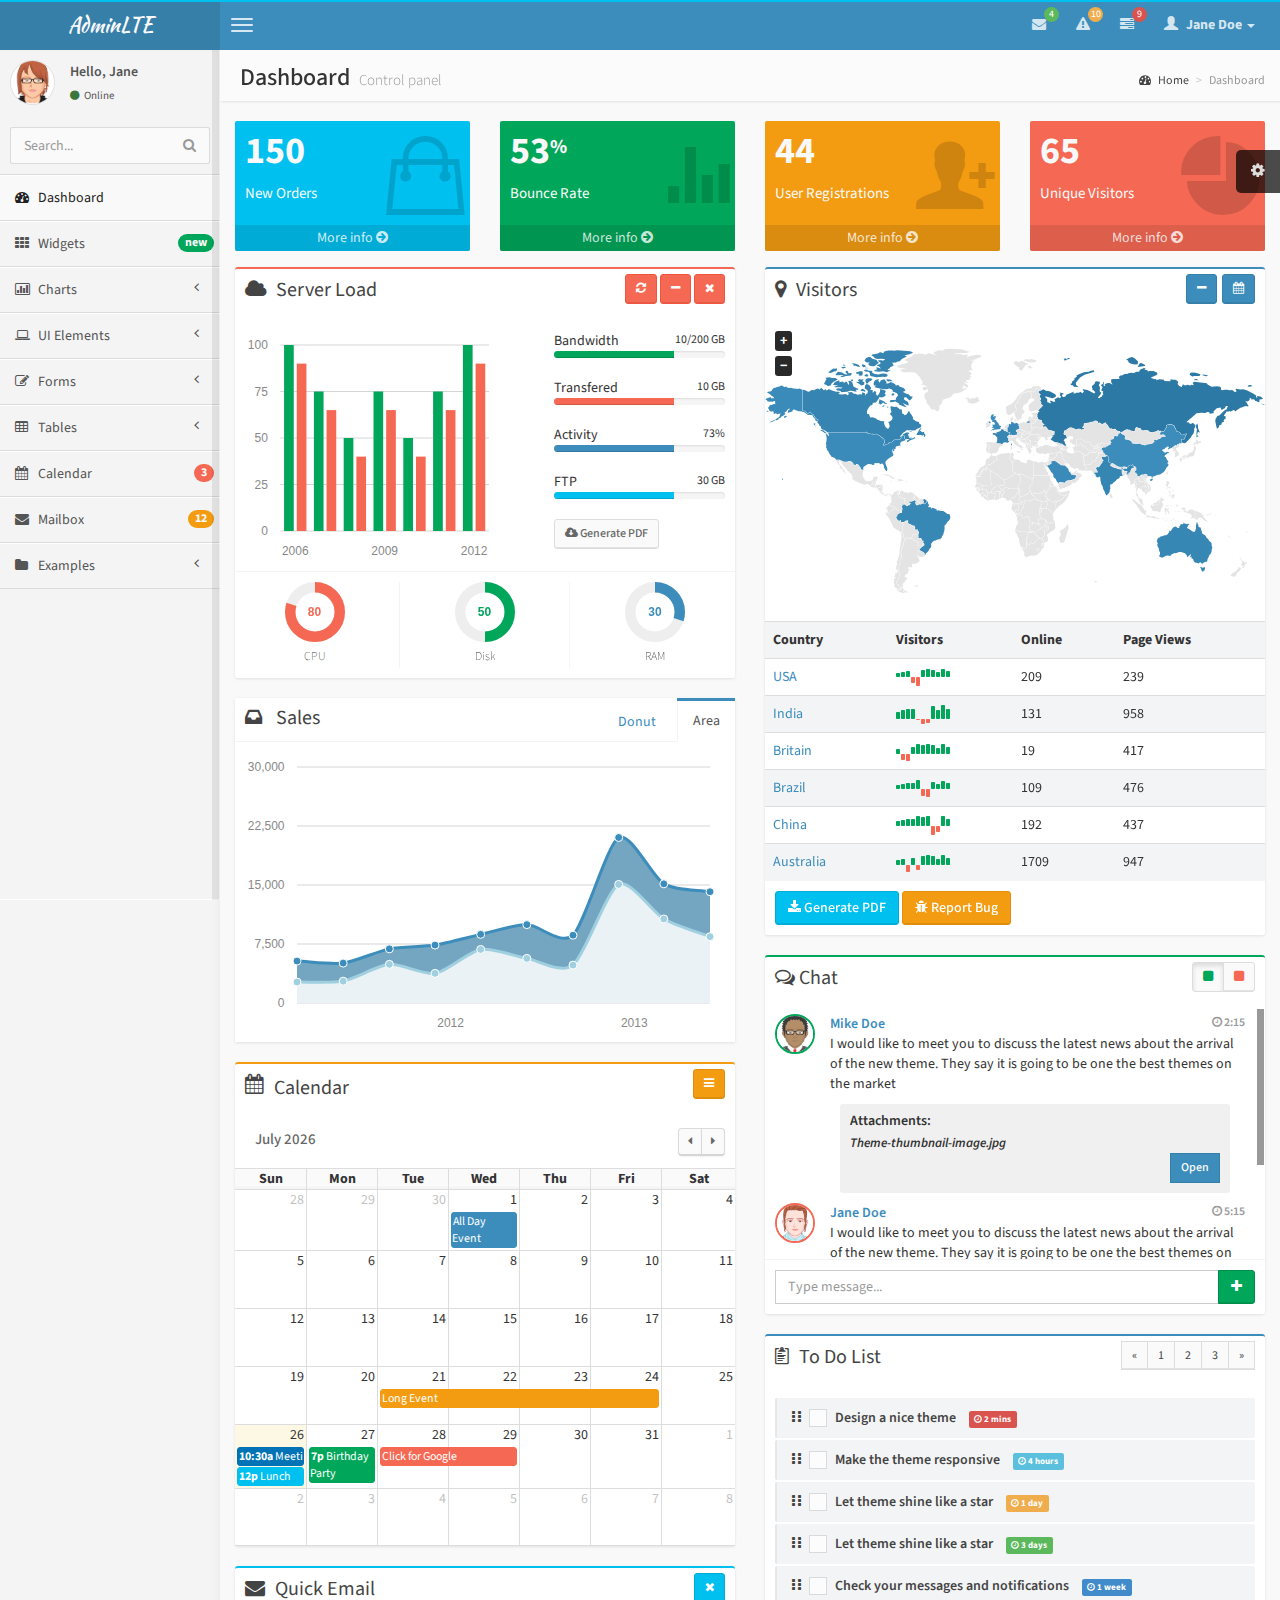
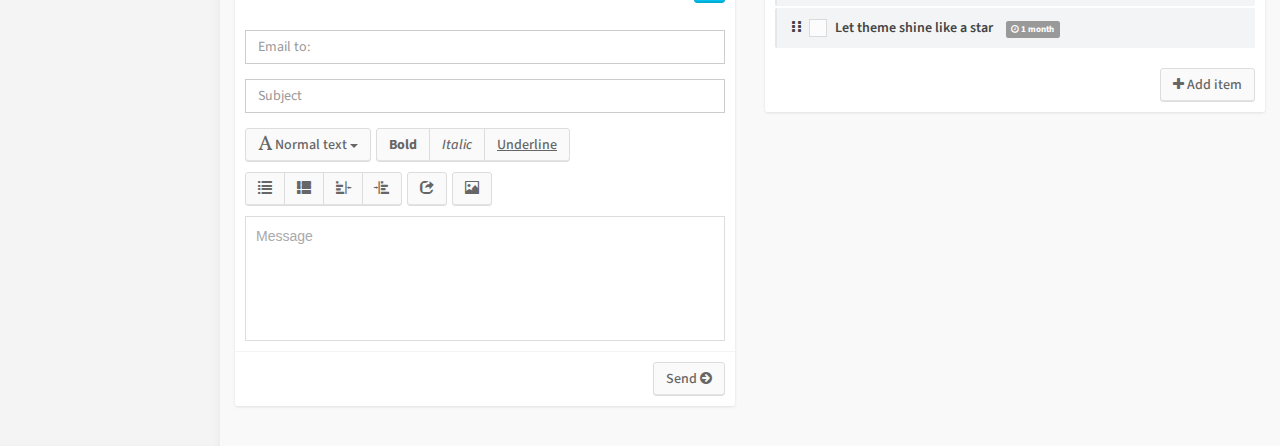
==== index0.html @ 4e4634e2 "debug" ====
<!DOCTYPE html>
<html>
    <head>
        <meta charset="UTF-8">
        <title>AdminLTE | Dashboard</title>
        <meta content='width=device-width, initial-scale=1, maximum-scale=1, user-scalable=no' name='viewport'>
        <!-- bootstrap 3.0.2 -->
        <link href="css/bootstrap.min.css" rel="stylesheet" type="text/css" />
        <!-- font Awesome -->
        <link href="css/font-awesome.min.css" rel="stylesheet" type="text/css" />
        <!-- Ionicons -->
        <link href="css/ionicons.min.css" rel="stylesheet" type="text/css" />
        <!-- Morris chart -->
        <link href="css/morris/morris.css" rel="stylesheet" type="text/css" />
        <!-- jvectormap -->
        <link href="css/jvectormap/jquery-jvectormap-1.2.2.css" rel="stylesheet" type="text/css" />
        <!-- fullCalendar -->
        <link href="css/fullcalendar/fullcalendar.css" rel="stylesheet" type="text/css" />
        <!-- Daterange picker -->
        <link href="css/daterangepicker/daterangepicker-bs3.css" rel="stylesheet" type="text/css" />
        <!-- bootstrap wysihtml5 - text editor -->
        <link href="css/bootstrap-wysihtml5/bootstrap3-wysihtml5.min.css" rel="stylesheet" type="text/css" />
        <!-- Theme style -->
        <link href="css/AdminLTE.css" rel="stylesheet" type="text/css" />

        <!-- HTML5 Shim and Respond.js IE8 support of HTML5 elements and media queries -->
        <!-- WARNING: Respond.js doesn't work if you view the page via file:// -->
        <!--[if lt IE 9]>
          <script src="js/html5shiv.js"></script>
          <script src="js/respond.min.js"></script>
        <![endif]-->
    </head>
    <body class="skin-blue">
        <!-- header logo: style can be found in header.less -->
        <header class="header">
            <a href="index.html" class="logo">
                <!-- Add the class icon to your logo image or logo icon to add the margining -->
                AdminLTE
            </a>
            <!-- Header Navbar: style can be found in header.less -->
            <nav class="navbar navbar-static-top" role="navigation">
                <!-- Sidebar toggle button-->
                <a href="#" class="navbar-btn sidebar-toggle" data-toggle="offcanvas" role="button">
                    <span class="sr-only">Toggle navigation</span>
                    <span class="icon-bar"></span>
                    <span class="icon-bar"></span>
                    <span class="icon-bar"></span>
                </a>
                <div class="navbar-right">
                    <ul class="nav navbar-nav">
                        <!-- Messages: style can be found in dropdown.less-->
                        <li class="dropdown messages-menu">
                            <a href="#" class="dropdown-toggle" data-toggle="dropdown">
                                <i class="fa fa-envelope"></i>
                                <span class="label label-success">4</span>
                            </a>
                            <ul class="dropdown-menu">
                                <li class="header">You have 4 messages</li>
                                <li>
                                    <!-- inner menu: contains the actual data -->
                                    <ul class="menu">
                                        <li><!-- start message -->
                                            <a href="#">
                                                <div class="pull-left">
                                                    <img src="img/avatar3.png" class="img-circle" alt="User Image"/>
                                                </div>
                                                <h4>
                                                    Support Team
                                                    <small><i class="fa fa-clock-o"></i> 5 mins</small>
                                                </h4>
                                                <p>Why not buy a new awesome theme?</p>
                                            </a>
                                        </li><!-- end message -->
                                        <li>
                                            <a href="#">
                                                <div class="pull-left">
                                                    <img src="img/avatar2.png" class="img-circle" alt="user image"/>
                                                </div>
                                                <h4>
                                                    AdminLTE Design Team
                                                    <small><i class="fa fa-clock-o"></i> 2 hours</small>
                                                </h4>
                                                <p>Why not buy a new awesome theme?</p>
                                            </a>
                                        </li>
                                        <li>
                                            <a href="#">
                                                <div class="pull-left">
                                                    <img src="img/avatar.png" class="img-circle" alt="user image"/>
                                                </div>
                                                <h4>
                                                    Developers
                                                    <small><i class="fa fa-clock-o"></i> Today</small>
                                                </h4>
                                                <p>Why not buy a new awesome theme?</p>
                                            </a>
                                        </li>
                                        <li>
                                            <a href="#">
                                                <div class="pull-left">
                                                    <img src="img/avatar2.png" class="img-circle" alt="user image"/>
                                                </div>
                                                <h4>
                                                    Sales Department
                                                    <small><i class="fa fa-clock-o"></i> Yesterday</small>
                                                </h4>
                                                <p>Why not buy a new awesome theme?</p>
                                            </a>
                                        </li>
                                        <li>
                                            <a href="#">
                                                <div class="pull-left">
                                                    <img src="img/avatar.png" class="img-circle" alt="user image"/>
                                                </div>
                                                <h4>
                                                    Reviewers
                                                    <small><i class="fa fa-clock-o"></i> 2 days</small>
                                                </h4>
                                                <p>Why not buy a new awesome theme?</p>
                                            </a>
                                        </li>
                                    </ul>
                                </li>
                                <li class="footer"><a href="#">See All Messages</a></li>
                            </ul>
                        </li>
                        <!-- Notifications: style can be found in dropdown.less -->
                        <li class="dropdown notifications-menu">
                            <a href="#" class="dropdown-toggle" data-toggle="dropdown">
                                <i class="fa fa-warning"></i>
                                <span class="label label-warning">10</span>
                            </a>
                            <ul class="dropdown-menu">
                                <li class="header">You have 10 notifications</li>
                                <li>
                                    <!-- inner menu: contains the actual data -->
                                    <ul class="menu">
                                        <li>
                                            <a href="#">
                                                <i class="ion ion-ios7-people info"></i> 5 new members joined today
                                            </a>
                                        </li>
                                        <li>
                                            <a href="#">
                                                <i class="fa fa-warning danger"></i> Very long description here that may not fit into the page and may cause design problems
                                            </a>
                                        </li>
                                        <li>
                                            <a href="#">
                                                <i class="fa fa-users warning"></i> 5 new members joined
                                            </a>
                                        </li>

                                        <li>
                                            <a href="#">
                                                <i class="ion ion-ios7-cart success"></i> 25 sales made
                                            </a>
                                        </li>
                                        <li>
                                            <a href="#">
                                                <i class="ion ion-ios7-person danger"></i> You changed your username
                                            </a>
                                        </li>
                                    </ul>
                                </li>
                                <li class="footer"><a href="#">View all</a></li>
                            </ul>
                        </li>
                        <!-- Tasks: style can be found in dropdown.less -->
                        <li class="dropdown tasks-menu">
                            <a href="#" class="dropdown-toggle" data-toggle="dropdown">
                                <i class="fa fa-tasks"></i>
                                <span class="label label-danger">9</span>
                            </a>
                            <ul class="dropdown-menu">
                                <li class="header">You have 9 tasks</li>
                                <li>
                                    <!-- inner menu: contains the actual data -->
                                    <ul class="menu">
                                        <li><!-- Task item -->
                                            <a href="#">
                                                <h3>
                                                    Design some buttons
                                                    <small class="pull-right">20%</small>
                                                </h3>
                                                <div class="progress xs">
                                                    <div class="progress-bar progress-bar-aqua" style="width: 20%" role="progressbar" aria-valuenow="20" aria-valuemin="0" aria-valuemax="100">
                                                        <span class="sr-only">20% Complete</span>
                                                    </div>
                                                </div>
                                            </a>
                                        </li><!-- end task item -->
                                        <li><!-- Task item -->
                                            <a href="#">
                                                <h3>
                                                    Create a nice theme
                                                    <small class="pull-right">40%</small>
                                                </h3>
                                                <div class="progress xs">
                                                    <div class="progress-bar progress-bar-green" style="width: 40%" role="progressbar" aria-valuenow="20" aria-valuemin="0" aria-valuemax="100">
                                                        <span class="sr-only">40% Complete</span>
                                                    </div>
                                                </div>
                                            </a>
                                        </li><!-- end task item -->
                                        <li><!-- Task item -->
                                            <a href="#">
                                                <h3>
                                                    Some task I need to do
                                                    <small class="pull-right">60%</small>
                                                </h3>
                                                <div class="progress xs">
                                                    <div class="progress-bar progress-bar-red" style="width: 60%" role="progressbar" aria-valuenow="20" aria-valuemin="0" aria-valuemax="100">
                                                        <span class="sr-only">60% Complete</span>
                                                    </div>
                                                </div>
                                            </a>
                                        </li><!-- end task item -->
                                        <li><!-- Task item -->
                                            <a href="#">
                                                <h3>
                                                    Make beautiful transitions
                                                    <small class="pull-right">80%</small>
                                                </h3>
                                                <div class="progress xs">
                                                    <div class="progress-bar progress-bar-yellow" style="width: 80%" role="progressbar" aria-valuenow="20" aria-valuemin="0" aria-valuemax="100">
                                                        <span class="sr-only">80% Complete</span>
                                                    </div>
                                                </div>
                                            </a>
                                        </li><!-- end task item -->
                                    </ul>
                                </li>
                                <li class="footer">
                                    <a href="#">View all tasks</a>
                                </li>
                            </ul>
                        </li>
                        <!-- User Account: style can be found in dropdown.less -->
                        <li class="dropdown user user-menu">
                            <a href="#" class="dropdown-toggle" data-toggle="dropdown">
                                <i class="glyphicon glyphicon-user"></i>
                                <span>Jane Doe <i class="caret"></i></span>
                            </a>
                            <ul class="dropdown-menu">
                                <!-- User image -->
                                <li class="user-header bg-light-blue">
                                    <img src="img/avatar3.png" class="img-circle" alt="User Image" />
                                    <p>
                                        Jane Doe - Web Developer
                                        <small>Member since Nov. 2012</small>
                                    </p>
                                </li>
                                <!-- Menu Body -->
                                <li class="user-body">
                                    <div class="col-xs-4 text-center">
                                        <a href="#">Followers</a>
                                    </div>
                                    <div class="col-xs-4 text-center">
                                        <a href="#">Sales</a>
                                    </div>
                                    <div class="col-xs-4 text-center">
                                        <a href="#">Friends</a>
                                    </div>
                                </li>
                                <!-- Menu Footer-->
                                <li class="user-footer">
                                    <div class="pull-left">
                                        <a href="#" class="btn btn-default btn-flat">Profile</a>
                                    </div>
                                    <div class="pull-right">
                                        <a href="#" class="btn btn-default btn-flat">Sign out</a>
                                    </div>
                                </li>
                            </ul>
                        </li>
                    </ul>
                </div>
            </nav>
        </header>
        <div class="wrapper row-offcanvas row-offcanvas-left">
            <!-- Left side column. contains the logo and sidebar -->
            <aside class="left-side sidebar-offcanvas">
                <!-- sidebar: style can be found in sidebar.less -->
                <section class="sidebar">
                    <!-- Sidebar user panel -->
                    <div class="user-panel">
                        <div class="pull-left image">
                            <img src="img/avatar3.png" class="img-circle" alt="User Image" />
                        </div>
                        <div class="pull-left info">
                            <p>Hello, Jane</p>

                            <a href="#"><i class="fa fa-circle text-success"></i> Online</a>
                        </div>
                    </div>
                    <!-- search form -->
                    <form action="#" method="get" class="sidebar-form">
                        <div class="input-group">
                            <input type="text" name="q" class="form-control" placeholder="Search..."/>
                            <span class="input-group-btn">
                                <button type='submit' name='seach' id='search-btn' class="btn btn-flat"><i class="fa fa-search"></i></button>
                            </span>
                        </div>
                    </form>
                    <!-- /.search form -->
                    <!-- sidebar menu: : style can be found in sidebar.less -->
                    <ul class="sidebar-menu">
                        <li class="active">
                            <a href="index.html">
                                <i class="fa fa-dashboard"></i> <span>Dashboard</span>
                            </a>
                        </li>
                        <li>
                            <a href="pages/widgets.html">
                                <i class="fa fa-th"></i> <span>Widgets</span> <small class="badge pull-right bg-green">new</small>
                            </a>
                        </li>
                        <li class="treeview">
                            <a href="#">
                                <i class="fa fa-bar-chart-o"></i>
                                <span>Charts</span>
                                <i class="fa fa-angle-left pull-right"></i>
                            </a>
                            <ul class="treeview-menu">
                                <li><a href="pages/charts/morris.html"><i class="fa fa-angle-double-right"></i> Morris</a></li>
                                <li><a href="pages/charts/flot.html"><i class="fa fa-angle-double-right"></i> Flot</a></li>
                                <li><a href="pages/charts/inline.html"><i class="fa fa-angle-double-right"></i> Inline charts</a></li>
                            </ul>
                        </li>
                        <li class="treeview">
                            <a href="#">
                                <i class="fa fa-laptop"></i>
                                <span>UI Elements</span>
                                <i class="fa fa-angle-left pull-right"></i>
                            </a>
                            <ul class="treeview-menu">
                                <li><a href="pages/UI/general.html"><i class="fa fa-angle-double-right"></i> General</a></li>
                                <li><a href="pages/UI/icons.html"><i class="fa fa-angle-double-right"></i> Icons</a></li>
                                <li><a href="pages/UI/buttons.html"><i class="fa fa-angle-double-right"></i> Buttons</a></li>
                                <li><a href="pages/UI/sliders.html"><i class="fa fa-angle-double-right"></i> Sliders</a></li>
                                <li><a href="pages/UI/timeline.html"><i class="fa fa-angle-double-right"></i> Timeline</a></li>
                            </ul>
                        </li>
                        <li class="treeview">
                            <a href="#">
                                <i class="fa fa-edit"></i> <span>Forms</span>
                                <i class="fa fa-angle-left pull-right"></i>
                            </a>
                            <ul class="treeview-menu">
                                <li><a href="pages/forms/general.html"><i class="fa fa-angle-double-right"></i> General Elements</a></li>
                                <li><a href="pages/forms/advanced.html"><i class="fa fa-angle-double-right"></i> Advanced Elements</a></li>
                                <li><a href="pages/forms/editors.html"><i class="fa fa-angle-double-right"></i> Editors</a></li>
                            </ul>
                        </li>
                        <li class="treeview">
                            <a href="#">
                                <i class="fa fa-table"></i> <span>Tables</span>
                                <i class="fa fa-angle-left pull-right"></i>
                            </a>
                            <ul class="treeview-menu">
                                <li><a href="pages/tables/simple.html"><i class="fa fa-angle-double-right"></i> Simple tables</a></li>
                                <li><a href="pages/tables/data.html"><i class="fa fa-angle-double-right"></i> Data tables</a></li>
                            </ul>
                        </li>
                        <li>
                            <a href="pages/calendar.html">
                                <i class="fa fa-calendar"></i> <span>Calendar</span>
                                <small class="badge pull-right bg-red">3</small>
                            </a>
                        </li>
                        <li>
                            <a href="pages/mailbox.html">
                                <i class="fa fa-envelope"></i> <span>Mailbox</span>
                                <small class="badge pull-right bg-yellow">12</small>
                            </a>
                        </li>
                        <li class="treeview">
                            <a href="#">
                                <i class="fa fa-folder"></i> <span>Examples</span>
                                <i class="fa fa-angle-left pull-right"></i>
                            </a>
                            <ul class="treeview-menu">
                                <li><a href="pages/examples/invoice.html"><i class="fa fa-angle-double-right"></i> Invoice</a></li>
                                <li><a href="pages/examples/login.html"><i class="fa fa-angle-double-right"></i> Login</a></li>
                                <li><a href="pages/examples/register.html"><i class="fa fa-angle-double-right"></i> Register</a></li>
                                <li><a href="pages/examples/lockscreen.html"><i class="fa fa-angle-double-right"></i> Lockscreen</a></li>
                                <li><a href="pages/examples/404.html"><i class="fa fa-angle-double-right"></i> 404 Error</a></li>
                                <li><a href="pages/examples/500.html"><i class="fa fa-angle-double-right"></i> 500 Error</a></li>
                                <li><a href="pages/examples/blank.html"><i class="fa fa-angle-double-right"></i> Blank Page</a></li>
                            </ul>
                        </li>
                    </ul>
                </section>
                <!-- /.sidebar -->
            </aside>

            <!-- Right side column. Contains the navbar and content of the page -->
            <aside class="right-side">
                <!-- Content Header (Page header) -->
                <section class="content-header">
                    <h1>
                        Dashboard
                        <small>Control panel</small>
                    </h1>
                    <ol class="breadcrumb">
                        <li><a href="#"><i class="fa fa-dashboard"></i> Home</a></li>
                        <li class="active">Dashboard</li>
                    </ol>
                </section>

                <!-- Main content -->
                <section class="content">

                    <!-- Small boxes (Stat box) -->
                    <div class="row">
                        <div class="col-lg-3 col-xs-6">
                            <!-- small box -->
                            <div class="small-box bg-aqua">
                                <div class="inner">
                                    <h3>
                                        150
                                    </h3>
                                    <p>
                                        New Orders
                                    </p>
                                </div>
                                <div class="icon">
                                    <i class="ion ion-bag"></i>
                                </div>
                                <a href="#" class="small-box-footer">
                                    More info <i class="fa fa-arrow-circle-right"></i>
                                </a>
                            </div>
                        </div><!-- ./col -->
                        <div class="col-lg-3 col-xs-6">
                            <!-- small box -->
                            <div class="small-box bg-green">
                                <div class="inner">
                                    <h3>
                                        53<sup style="font-size: 20px">%</sup>
                                    </h3>
                                    <p>
                                        Bounce Rate
                                    </p>
                                </div>
                                <div class="icon">
                                    <i class="ion ion-stats-bars"></i>
                                </div>
                                <a href="#" class="small-box-footer">
                                    More info <i class="fa fa-arrow-circle-right"></i>
                                </a>
                            </div>
                        </div><!-- ./col -->
                        <div class="col-lg-3 col-xs-6">
                            <!-- small box -->
                            <div class="small-box bg-yellow">
                                <div class="inner">
                                    <h3>
                                        44
                                    </h3>
                                    <p>
                                        User Registrations
                                    </p>
                                </div>
                                <div class="icon">
                                    <i class="ion ion-person-add"></i>
                                </div>
                                <a href="#" class="small-box-footer">
                                    More info <i class="fa fa-arrow-circle-right"></i>
                                </a>
                            </div>
                        </div><!-- ./col -->
                        <div class="col-lg-3 col-xs-6">
                            <!-- small box -->
                            <div class="small-box bg-red">
                                <div class="inner">
                                    <h3>
                                        65
                                    </h3>
                                    <p>
                                        Unique Visitors
                                    </p>
                                </div>
                                <div class="icon">
                                    <i class="ion ion-pie-graph"></i>
                                </div>
                                <a href="#" class="small-box-footer">
                                    More info <i class="fa fa-arrow-circle-right"></i>
                                </a>
                            </div>
                        </div><!-- ./col -->
                    </div><!-- /.row -->

                    <!-- top row -->
                    <div class="row">
                        <div class="col-xs-12 connectedSortable">
                            
                        </div><!-- /.col -->
                    </div>
                    <!-- /.row -->

                    <!-- Main row -->
                    <div class="row">
                        <!-- Left col -->
                        <section class="col-lg-6 connectedSortable"> 
                            <!-- Box (with bar chart) -->
                            <div class="box box-danger" id="loading-example">
                                <div class="box-header">
                                    <!-- tools box -->
                                    <div class="pull-right box-tools">
                                        <button class="btn btn-danger btn-sm refresh-btn" data-toggle="tooltip" title="Reload"><i class="fa fa-refresh"></i></button>
                                        <button class="btn btn-danger btn-sm" data-widget='collapse' data-toggle="tooltip" title="Collapse"><i class="fa fa-minus"></i></button>
                                        <button class="btn btn-danger btn-sm" data-widget='remove' data-toggle="tooltip" title="Remove"><i class="fa fa-times"></i></button>
                                    </div><!-- /. tools -->
                                    <i class="fa fa-cloud"></i>

                                    <h3 class="box-title">Server Load</h3>
                                </div><!-- /.box-header -->
                                <div class="box-body no-padding">
                                    <div class="row">
                                        <div class="col-sm-7">
                                            <!-- bar chart -->
                                            <div class="chart" id="bar-chart" style="height: 250px;"></div>
                                        </div>
                                        <div class="col-sm-5">
                                            <div class="pad">
                                                <!-- Progress bars -->
                                                <div class="clearfix">
                                                    <span class="pull-left">Bandwidth</span>
                                                    <small class="pull-right">10/200 GB</small>
                                                </div>
                                                <div class="progress xs">
                                                    <div class="progress-bar progress-bar-green" style="width: 70%;"></div>
                                                </div>

                                                <div class="clearfix">
                                                    <span class="pull-left">Transfered</span>
                                                    <small class="pull-right">10 GB</small>
                                                </div>
                                                <div class="progress xs">
                                                    <div class="progress-bar progress-bar-red" style="width: 70%;"></div>
                                                </div>

                                                <div class="clearfix">
                                                    <span class="pull-left">Activity</span>
                                                    <small class="pull-right">73%</small>
                                                </div>
                                                <div class="progress xs">
                                                    <div class="progress-bar progress-bar-light-blue" style="width: 70%;"></div>
                                                </div>

                                                <div class="clearfix">
                                                    <span class="pull-left">FTP</span>
                                                    <small class="pull-right">30 GB</small>
                                                </div>
                                                <div class="progress xs">
                                                    <div class="progress-bar progress-bar-aqua" style="width: 70%;"></div>
                                                </div>
                                                <!-- Buttons -->
                                                <p>
                                                    <button class="btn btn-default btn-sm"><i class="fa fa-cloud-download"></i> Generate PDF</button>
                                                </p>
                                            </div><!-- /.pad -->
                                        </div><!-- /.col -->
                                    </div><!-- /.row - inside box -->
                                </div><!-- /.box-body -->
                                <div class="box-footer">
                                    <div class="row">
                                        <div class="col-xs-4 text-center" style="border-right: 1px solid #f4f4f4">
                                            <input type="text" class="knob" data-readonly="true" value="80" data-width="60" data-height="60" data-fgColor="#f56954"/>
                                            <div class="knob-label">CPU</div>
                                        </div><!-- ./col -->
                                        <div class="col-xs-4 text-center" style="border-right: 1px solid #f4f4f4">
                                            <input type="text" class="knob" data-readonly="true" value="50" data-width="60" data-height="60" data-fgColor="#00a65a"/>
                                            <div class="knob-label">Disk</div>
                                        </div><!-- ./col -->
                                        <div class="col-xs-4 text-center">
                                            <input type="text" class="knob" data-readonly="true" value="30" data-width="60" data-height="60" data-fgColor="#3c8dbc"/>
                                            <div class="knob-label">RAM</div>
                                        </div><!-- ./col -->
                                    </div><!-- /.row -->
                                </div><!-- /.box-footer -->
                            </div><!-- /.box -->        
                            
                            <!-- Custom tabs (Charts with tabs)-->
                            <div class="nav-tabs-custom">
                                <!-- Tabs within a box -->
                                <ul class="nav nav-tabs pull-right">
                                    <li class="active"><a href="#revenue-chart" data-toggle="tab">Area</a></li>
                                    <li><a href="#sales-chart" data-toggle="tab">Donut</a></li>
                                    <li class="pull-left header"><i class="fa fa-inbox"></i> Sales</li>
                                </ul>
                                <div class="tab-content no-padding">
                                    <!-- Morris chart - Sales -->
                                    <div class="chart tab-pane active" id="revenue-chart" style="position: relative; height: 300px;"></div>
                                    <div class="chart tab-pane" id="sales-chart" style="position: relative; height: 300px;"></div>
                                </div>
                            </div><!-- /.nav-tabs-custom -->
                                                
                            <!-- Calendar -->
                            <div class="box box-warning">
                                <div class="box-header">
                                    <i class="fa fa-calendar"></i>
                                    <div class="box-title">Calendar</div>
                                    
                                    <!-- tools box -->
                                    <div class="pull-right box-tools">
                                        <!-- button with a dropdown -->
                                        <div class="btn-group">
                                            <button class="btn btn-warning btn-sm dropdown-toggle" data-toggle="dropdown"><i class="fa fa-bars"></i></button>
                                            <ul class="dropdown-menu pull-right" role="menu">
                                                <li><a href="#">Add new event</a></li>
                                                <li><a href="#">Clear events</a></li>
                                                <li class="divider"></li>
                                                <li><a href="#">View calendar</a></li>
                                            </ul>
                                        </div>
                                    </div><!-- /. tools -->                                    
                                </div><!-- /.box-header -->
                                <div class="box-body no-padding">
                                    <!--The calendar -->
                                    <div id="calendar"></div>
                                </div><!-- /.box-body -->
                            </div><!-- /.box -->

                            <!-- quick email widget -->
                            <div class="box box-info">
                                <div class="box-header">
                                    <i class="fa fa-envelope"></i>
                                    <h3 class="box-title">Quick Email</h3>
                                    <!-- tools box -->
                                    <div class="pull-right box-tools">
                                        <button class="btn btn-info btn-sm" data-widget="remove" data-toggle="tooltip" title="Remove"><i class="fa fa-times"></i></button>
                                    </div><!-- /. tools -->
                                </div>
                                <div class="box-body">
                                    <form action="#" method="post">
                                        <div class="form-group">
                                            <input type="email" class="form-control" name="emailto" placeholder="Email to:"/>
                                        </div>
                                        <div class="form-group">
                                            <input type="text" class="form-control" name="subject" placeholder="Subject"/>
                                        </div>
                                        <div>
                                            <textarea class="textarea" placeholder="Message" style="width: 100%; height: 125px; font-size: 14px; line-height: 18px; border: 1px solid #dddddd; padding: 10px;"></textarea>
                                        </div>
                                    </form>
                                </div>
                                <div class="box-footer clearfix">
                                    <button class="pull-right btn btn-default" id="sendEmail">Send <i class="fa fa-arrow-circle-right"></i></button>
                                </div>
                            </div>

                        </section><!-- /.Left col -->
                        <!-- right col (We are only adding the ID to make the widgets sortable)-->
                        <section class="col-lg-6 connectedSortable">
                            <!-- Map box -->
                            <div class="box box-primary">
                                <div class="box-header">
                                    <!-- tools box -->
                                    <div class="pull-right box-tools">                                        
                                        <button class="btn btn-primary btn-sm daterange pull-right" data-toggle="tooltip" title="Date range"><i class="fa fa-calendar"></i></button>
                                        <button class="btn btn-primary btn-sm pull-right" data-widget='collapse' data-toggle="tooltip" title="Collapse" style="margin-right: 5px;"><i class="fa fa-minus"></i></button>
                                    </div><!-- /. tools -->

                                    <i class="fa fa-map-marker"></i>
                                    <h3 class="box-title">
                                        Visitors
                                    </h3>
                                </div>
                                <div class="box-body no-padding">
                                    <div id="world-map" style="height: 300px;"></div>
                                    <div class="table-responsive">
                                        <!-- .table - Uses sparkline charts-->
                                        <table class="table table-striped">
                                            <tr>
                                                <th>Country</th>
                                                <th>Visitors</th>
                                                <th>Online</th>
                                                <th>Page Views</th>
                                            </tr>
                                            <tr>
                                                <td><a href="#">USA</a></td>
                                                <td><div id="sparkline-1"></div></td>
                                                <td>209</td>
                                                <td>239</td>
                                            </tr>
                                            <tr>
                                                <td><a href="#">India</a></td>
                                                <td><div id="sparkline-2"></div></td>
                                                <td>131</td>
                                                <td>958</td>
                                            </tr>
                                            <tr>
                                                <td><a href="#">Britain</a></td>
                                                <td><div id="sparkline-3"></div></td>
                                                <td>19</td>
                                                <td>417</td>
                                            </tr>
                                            <tr>
                                                <td><a href="#">Brazil</a></td>
                                                <td><div id="sparkline-4"></div></td>
                                                <td>109</td>
                                                <td>476</td>
                                            </tr>
                                            <tr>
                                                <td><a href="#">China</a></td>
                                                <td><div id="sparkline-5"></div></td>
                                                <td>192</td>
                                                <td>437</td>
                                            </tr>
                                            <tr>
                                                <td><a href="#">Australia</a></td>
                                                <td><div id="sparkline-6"></div></td>
                                                <td>1709</td>
                                                <td>947</td>
                                            </tr>
                                        </table><!-- /.table -->
                                    </div>
                                </div><!-- /.box-body-->
                                <div class="box-footer">
                                    <button class="btn btn-info"><i class="fa fa-download"></i> Generate PDF</button>
                                    <button class="btn btn-warning"><i class="fa fa-bug"></i> Report Bug</button>
                                </div>
                            </div>
                            <!-- /.box -->

                            <!-- Chat box -->
                            <div class="box box-success">
                                <div class="box-header">
                                    <h3 class="box-title"><i class="fa fa-comments-o"></i> Chat</h3>
                                    <div class="box-tools pull-right" data-toggle="tooltip" title="Status">
                                        <div class="btn-group" data-toggle="btn-toggle" >
                                            <button type="button" class="btn btn-default btn-sm active"><i class="fa fa-square text-green"></i></button>                                            
                                            <button type="button" class="btn btn-default btn-sm"><i class="fa fa-square text-red"></i></button>
                                        </div>
                                    </div>
                                </div>
                                <div class="box-body chat" id="chat-box">
                                    <!-- chat item -->
                                    <div class="item">
                                        <img src="img/avatar.png" alt="user image" class="online"/>
                                        <p class="message">
                                            <a href="#" class="name">
                                                <small class="text-muted pull-right"><i class="fa fa-clock-o"></i> 2:15</small>
                                                Mike Doe
                                            </a>
                                            I would like to meet you to discuss the latest news about
                                            the arrival of the new theme. They say it is going to be one the
                                            best themes on the market
                                        </p>
                                        <div class="attachment">
                                            <h4>Attachments:</h4>
                                            <p class="filename">
                                                Theme-thumbnail-image.jpg
                                            </p>
                                            <div class="pull-right">
                                                <button class="btn btn-primary btn-sm btn-flat">Open</button>
                                            </div>
                                        </div><!-- /.attachment -->
                                    </div><!-- /.item -->
                                    <!-- chat item -->
                                    <div class="item">
                                        <img src="img/avatar2.png" alt="user image" class="offline"/>
                                        <p class="message">
                                            <a href="#" class="name">
                                                <small class="text-muted pull-right"><i class="fa fa-clock-o"></i> 5:15</small>
                                                Jane Doe
                                            </a>
                                            I would like to meet you to discuss the latest news about
                                            the arrival of the new theme. They say it is going to be one the
                                            best themes on the market
                                        </p>
                                    </div><!-- /.item -->
                                    <!-- chat item -->
                                    <div class="item">
                                        <img src="img/avatar3.png" alt="user image" class="offline"/>
                                        <p class="message">
                                            <a href="#" class="name">
                                                <small class="text-muted pull-right"><i class="fa fa-clock-o"></i> 5:30</small>
                                                Susan Doe
                                            </a>
                                            I would like to meet you to discuss the latest news about
                                            the arrival of the new theme. They say it is going to be one the
                                            best themes on the market
                                        </p>
                                    </div><!-- /.item -->
                                </div><!-- /.chat -->
                                <div class="box-footer">
                                    <div class="input-group">
                                        <input class="form-control" placeholder="Type message..."/>
                                        <div class="input-group-btn">
                                            <button class="btn btn-success"><i class="fa fa-plus"></i></button>
                                        </div>
                                    </div>
                                </div>
                            </div><!-- /.box (chat box) -->

                            <!-- TO DO List -->
                            <div class="box box-primary">
                                <div class="box-header">
                                    <i class="ion ion-clipboard"></i>
                                    <h3 class="box-title">To Do List</h3>
                                    <div class="box-tools pull-right">
                                        <ul class="pagination pagination-sm inline">
                                            <li><a href="#">&laquo;</a></li>
                                            <li><a href="#">1</a></li>
                                            <li><a href="#">2</a></li>
                                            <li><a href="#">3</a></li>
                                            <li><a href="#">&raquo;</a></li>
                                        </ul>
                                    </div>
                                </div><!-- /.box-header -->
                                <div class="box-body">
                                    <ul class="todo-list">
                                        <li>
                                            <!-- drag handle -->
                                            <span class="handle">
                                                <i class="fa fa-ellipsis-v"></i>
                                                <i class="fa fa-ellipsis-v"></i>
                                            </span>  
                                            <!-- checkbox -->
                                            <input type="checkbox" value="" name=""/>                                            
                                            <!-- todo text -->
                                            <span class="text">Design a nice theme</span>
                                            <!-- Emphasis label -->
                                            <small class="label label-danger"><i class="fa fa-clock-o"></i> 2 mins</small>
                                            <!-- General tools such as edit or delete-->
                                            <div class="tools">
                                                <i class="fa fa-edit"></i>
                                                <i class="fa fa-trash-o"></i>
                                            </div>
                                        </li>
                                        <li>
                                            <span class="handle">
                                                <i class="fa fa-ellipsis-v"></i>
                                                <i class="fa fa-ellipsis-v"></i>
                                            </span>                                            
                                            <input type="checkbox" value="" name=""/>
                                            <span class="text">Make the theme responsive</span>
                                            <small class="label label-info"><i class="fa fa-clock-o"></i> 4 hours</small>
                                            <div class="tools">
                                                <i class="fa fa-edit"></i>
                                                <i class="fa fa-trash-o"></i>
                                            </div>
                                        </li>
                                        <li>
                                            <span class="handle">
                                                <i class="fa fa-ellipsis-v"></i>
                                                <i class="fa fa-ellipsis-v"></i>
                                            </span>
                                            <input type="checkbox" value="" name=""/>
                                            <span class="text">Let theme shine like a star</span>
                                            <small class="label label-warning"><i class="fa fa-clock-o"></i> 1 day</small>
                                            <div class="tools">
                                                <i class="fa fa-edit"></i>
                                                <i class="fa fa-trash-o"></i>
                                            </div>
                                        </li>
                                        <li>
                                            <span class="handle">
                                                <i class="fa fa-ellipsis-v"></i>
                                                <i class="fa fa-ellipsis-v"></i>
                                            </span>
                                            <input type="checkbox" value="" name=""/>
                                            <span class="text">Let theme shine like a star</span>
                                            <small class="label label-success"><i class="fa fa-clock-o"></i> 3 days</small>
                                            <div class="tools">
                                                <i class="fa fa-edit"></i>
                                                <i class="fa fa-trash-o"></i>
                                            </div>
                                        </li>
                                        <li>
                                            <span class="handle">
                                                <i class="fa fa-ellipsis-v"></i>
                                                <i class="fa fa-ellipsis-v"></i>
                                            </span>
                                            <input type="checkbox" value="" name=""/>
                                            <span class="text">Check your messages and notifications</span>
                                            <small class="label label-primary"><i class="fa fa-clock-o"></i> 1 week</small>
                                            <div class="tools">
                                                <i class="fa fa-edit"></i>
                                                <i class="fa fa-trash-o"></i>
                                            </div>
                                        </li>
                                        <li>
                                            <span class="handle">
                                                <i class="fa fa-ellipsis-v"></i>
                                                <i class="fa fa-ellipsis-v"></i>
                                            </span>
                                            <input type="checkbox" value="" name=""/>
                                            <span class="text">Let theme shine like a star</span>
                                            <small class="label label-default"><i class="fa fa-clock-o"></i> 1 month</small>
                                            <div class="tools">
                                                <i class="fa fa-edit"></i>
                                                <i class="fa fa-trash-o"></i>
                                            </div>
                                        </li>
                                    </ul>
                                </div><!-- /.box-body -->
                                <div class="box-footer clearfix no-border">
                                    <button class="btn btn-default pull-right"><i class="fa fa-plus"></i> Add item</button>
                                </div>
                            </div><!-- /.box -->

                        </section><!-- right col -->
                    </div><!-- /.row (main row) -->

                </section><!-- /.content -->
            </aside><!-- /.right-side -->
        </div><!-- ./wrapper -->

        <!-- add new calendar event modal -->


        <!-- jQuery 2.0.2 -->
        <script src="js/jquery.min.js"></script>
        <!-- jQuery UI 1.10.3 -->
        <script src="js/jquery-ui-1.10.3.min.js" type="text/javascript"></script>
        <!-- Bootstrap -->
        <script src="js/bootstrap.min.js" type="text/javascript"></script>
        <!-- Morris.js charts -->
        <script src="js/raphael-min.js"></script>
        <script src="js/plugins/morris/morris.min.js" type="text/javascript"></script>
        <!-- Sparkline -->
        <script src="js/plugins/sparkline/jquery.sparkline.min.js" type="text/javascript"></script>
        <!-- jvectormap -->
        <script src="js/plugins/jvectormap/jquery-jvectormap-1.2.2.min.js" type="text/javascript"></script>
        <script src="js/plugins/jvectormap/jquery-jvectormap-world-mill-en.js" type="text/javascript"></script>
        <!-- fullCalendar -->
        <script src="js/plugins/fullcalendar/fullcalendar.min.js" type="text/javascript"></script>
        <!-- jQuery Knob Chart -->
        <script src="js/plugins/jqueryKnob/jquery.knob.js" type="text/javascript"></script>
        <!-- daterangepicker -->
        <script src="js/plugins/daterangepicker/daterangepicker.js" type="text/javascript"></script>
        <!-- Bootstrap WYSIHTML5 -->
        <script src="js/plugins/bootstrap-wysihtml5/bootstrap3-wysihtml5.all.min.js" type="text/javascript"></script>
        <!-- iCheck -->
        <script src="js/plugins/iCheck/icheck.min.js" type="text/javascript"></script>

        <!-- AdminLTE App -->
        <script src="js/AdminLTE/app.js" type="text/javascript"></script>
        
        <!-- AdminLTE dashboard demo (This is only for demo purposes) -->
        <script src="js/AdminLTE/dashboard.js" type="text/javascript"></script>     
        
        <!-- AdminLTE for demo purposes -->
        <script src="js/AdminLTE/demo.js" type="text/javascript"></script>
        <script type="text/javascript">change_layout();</script>
		
    </body>
</html>
---- css/morris/morris.css ----
.morris-hover{position:absolute;z-index:1090;}.morris-hover.morris-default-style{border-radius:10px;padding:6px;color:#444;background:rgba(255, 255, 255, 0.8);border:solid 2px rgba(230, 230, 230, 0.8);font-weight: 600;font-size:14px;text-align:center;}.morris-hover.morris-default-style .morris-hover-row-label{font-weight:bold;margin:0.25em 0;}
.morris-hover.morris-default-style .morris-hover-point{white-space:nowrap;margin:0.1em 0;}
---- css/fullcalendar/fullcalendar.css ----
/*!
 * FullCalendar v1.6.4 Stylesheet
 * Docs & License: http://arshaw.com/fullcalendar/
 * (c) 2013 Adam Shaw
 */


.fc {
    direction: ltr;
    text-align: left;
}

.fc table {
    border-collapse: collapse;
    border-spacing: 0;
}

html .fc,
.fc table {
    font-size: 1em;
}

.fc td,
.fc th {
    padding: 0;
    vertical-align: top;
}



/* Header
------------------------------------------------------------------------*/

.fc-header td {
    white-space: nowrap;
}

.fc-header-left {
    width: 25%;
    text-align: left;
}

.fc-header-center {
    text-align: center;
}

.fc-header-right {
    width: 25%;
    text-align: right;
}

.fc-header-title {
    display: inline-block;
    vertical-align: top;
}

.fc-header-title h2 {
    margin-top: 0;
    white-space: nowrap;    
}

.fc .fc-header-space {
    padding-left: 10px;
}

.fc-header .fc-button {
    margin-bottom: 1em;
    vertical-align: top;
}

/* buttons edges butting together */

.fc-header .fc-button {
    margin-right: -1px;
}

.fc-header .fc-corner-right,  /* non-theme */
.fc-header .ui-corner-right { /* theme */
    margin-right: 0; /* back to normal */
}

/* button layering (for border precedence) */

.fc-header .fc-state-hover,
.fc-header .ui-state-hover {
    z-index: 2;
}

.fc-header .fc-state-down {
    z-index: 3;
}

.fc-header .fc-state-active,
.fc-header .ui-state-active {
    z-index: 4;
}



/* Content
------------------------------------------------------------------------*/

.fc-content {
    clear: both;
    zoom: 1; /* for IE7, gives accurate coordinates for [un]freezeContentHeight */
}

.fc-view {
    width: 100%;
    overflow: hidden;
}



/* Cell Styles
------------------------------------------------------------------------*/

.fc-widget-header,    /* <th>, usually */
.fc-widget-content {  /* <td>, usually */
    border: 1px solid #ddd;
}

.fc-state-highlight { /* <td> today cell */ /* TODO: add .fc-today to <th> */
    background: #fcf8e3;
}

.fc-cell-overlay { /* semi-transparent rectangle while dragging */
    background: #bce8f1;
    opacity: .3;
    filter: alpha(opacity=30); /* for IE */
}



/* Buttons
------------------------------------------------------------------------*/

.fc-button {
    display: inline-block;
    padding: 4px 9px;
    margin-bottom: 0;
    font-size: 12px;
    font-weight: normal;
    line-height: 1.428571429;
    text-align: center;
    white-space: nowrap;
    vertical-align: middle;
    cursor: pointer;
    background-image: none;
    border: 1px solid transparent;
    -webkit-user-select: none;
    -moz-user-select: none;
    -ms-user-select: none;
    -o-user-select: none;
    user-select: none;
}

.fc-state-default { /* non-theme */
    border: 1px solid;
}

.fc-state-default.fc-corner-left { /* non-theme */
    border-top-left-radius: 4px;
    border-bottom-left-radius: 4px;
}

.fc-state-default.fc-corner-right { /* non-theme */
    border-top-right-radius: 4px;
    border-bottom-right-radius: 4px;
}

/*
        Our default prev/next buttons use HTML entities like &lsaquo; &rsaquo; &laquo; &raquo;
        and we'll try to make them look good cross-browser.
*/

.fc-text-arrow {
    margin: 0 .1em;
    font-size: 2em;
    font-family: "Courier New", Courier, monospace;
    vertical-align: baseline; /* for IE7 */
}

.fc-button-prev .fc-text-arrow,
.fc-button-next .fc-text-arrow { /* for &lsaquo; &rsaquo; */
    font-weight: bold;
}

/* icon (for jquery ui) */

.fc-button .fc-icon-wrap {
    position: relative;
    float: left;
    top: 50%;
}

.fc-button .ui-icon {
    position: relative;
    float: left;
    margin-top: -50%;
    *margin-top: 0;
    *top: -50%;
}

/*
  button states
  borrowed from twitter bootstrap (http://twitter.github.com/bootstrap/)
*/

.fc-state-default {
    background-color: #f5f5f5;
    background-image: -moz-linear-gradient(top, #ffffff, #e6e6e6);
    background-image: -webkit-gradient(linear, 0 0, 0 100%, from(#ffffff), to(#e6e6e6));
    background-image: -webkit-linear-gradient(top, #ffffff, #e6e6e6);
    background-image: -o-linear-gradient(top, #ffffff, #e6e6e6);
    background-image: linear-gradient(to bottom, #ffffff, #e6e6e6);
    background-repeat: repeat-x;
    border-color: #e6e6e6 #e6e6e6 #bfbfbf;
    border-color: rgba(0, 0, 0, 0.1) rgba(0, 0, 0, 0.1) rgba(0, 0, 0, 0.25);
    color: #333;
    text-shadow: 0 1px 1px rgba(255, 255, 255, 0.75);
    box-shadow: inset 0 1px 0 rgba(255, 255, 255, 0.2), 0 1px 2px rgba(0, 0, 0, 0.05);
}

.fc-button.fc-state-default {
    border: 1px solid #d9dadc;
    border-bottom-color: #d3d5d7;  
    border-bottom-width: 2px;
    margin-left: 0px!important;
    background: #fafafa;    
    color: #666;
}


.fc-state-hover,
.fc-state-down,
.fc-state-active,
.fc-state-disabled {
    color: #333333;
    background-color: #e6e6e6;
}

.fc-state-hover {
    color: #333333;
    text-decoration: none;
    background-position: 0 -15px;
    -webkit-transition: background-position 0.1s linear;
    -moz-transition: background-position 0.1s linear;
    -o-transition: background-position 0.1s linear;
    transition: background-position 0.1s linear;
}

.fc-state-down,
.fc-state-active {
    background-color: #cccccc;
    background-image: none;
    outline: 0;
    box-shadow: inset 0 2px 4px rgba(0, 0, 0, 0.15), 0 1px 2px rgba(0, 0, 0, 0.05);
}

.fc-state-disabled {
    cursor: default;
    background-image: none;
    opacity: 0.65;
    filter: alpha(opacity=65);
    box-shadow: none;
}



/* Global Event Styles
------------------------------------------------------------------------*/

.fc-event-container > * {
    z-index: 8;
}

.fc-event-container > .ui-draggable-dragging,
.fc-event-container > .ui-resizable-resizing {
    z-index: 9;
}

.fc-event {
    border: 1px solid #3a87ad; /* default BORDER color */
    background-color: #3a87ad; /* default BACKGROUND color */
    color: #fff;               /* default TEXT color */
    font-size: .85em;
    cursor: default;
}

a.fc-event {
    text-decoration: none;
}

a.fc-event,
.fc-event-draggable {
    cursor: pointer;
}

.fc-rtl .fc-event {
    text-align: right;
}

.fc-event-inner {
    width: 100%;
    height: 100%;
    overflow: hidden;
}

.fc-event-time,
.fc-event-title {
    padding: 0 1px;
}

.fc .ui-resizable-handle {
    display: block;
    position: absolute;
    z-index: 99999;
    overflow: hidden; /* hacky spaces (IE6/7) */
    font-size: 300%;  /* */
    line-height: 50%; /* */
}



/* Horizontal Events
------------------------------------------------------------------------*/

.fc-event-hori {
    border-width: 1px 0;
    margin-bottom: 1px;
}

.fc-ltr .fc-event-hori.fc-event-start,
.fc-rtl .fc-event-hori.fc-event-end {
    border-left-width: 1px;
    border-top-left-radius: 3px;
    border-bottom-left-radius: 3px;
}

.fc-ltr .fc-event-hori.fc-event-end,
.fc-rtl .fc-event-hori.fc-event-start {
    border-right-width: 1px;
    border-top-right-radius: 3px;
    border-bottom-right-radius: 3px;
}

/* resizable */

.fc-event-hori .ui-resizable-e {
    top: 0           !important; /* importants override pre jquery ui 1.7 styles */
    right: -3px      !important;
    width: 7px       !important;
    height: 100%     !important;
    cursor: e-resize;
}

.fc-event-hori .ui-resizable-w {
    top: 0           !important;
    left: -3px       !important;
    width: 7px       !important;
    height: 100%     !important;
    cursor: w-resize;
}

.fc-event-hori .ui-resizable-handle {
    _padding-bottom: 14px; /* IE6 had 0 height */
}



/* Reusable Separate-border Table
------------------------------------------------------------*/

table.fc-border-separate {
    border-collapse: separate;
}

.fc-border-separate th,
.fc-border-separate td {
    border-width: 1px 0 0 1px;
}

.fc-border-separate th.fc-last,
.fc-border-separate td.fc-last {
    border-right-width: 1px;
}

.fc-border-separate tr.fc-last th,
.fc-border-separate tr.fc-last td {
    border-bottom-width: 1px;
}

.fc-border-separate tbody tr.fc-first td,
.fc-border-separate tbody tr.fc-first th {
    border-top-width: 0;
}



/* Month View, Basic Week View, Basic Day View
------------------------------------------------------------------------*/

.fc-grid th {
    text-align: center;
}

.fc .fc-week-number {
    width: 22px;
    text-align: center;
}

.fc .fc-week-number div {
    padding: 0 2px;
}

.fc-grid .fc-day-number {
    float: right;
    padding: 0 2px;
}

.fc-grid .fc-other-month .fc-day-number {
    opacity: 0.3;
    filter: alpha(opacity=30); /* for IE */
    /* opacity with small font can sometimes look too faded
       might want to set the 'color' property instead
       making day-numbers bold also fixes the problem */
}

.fc-grid .fc-day-content {
    clear: both;
    padding: 2px 2px 1px; /* distance between events and day edges */
}

/* event styles */

.fc-grid .fc-event-time {
    font-weight: bold;
}

/* right-to-left */

.fc-rtl .fc-grid .fc-day-number {
    float: left;
}

.fc-rtl .fc-grid .fc-event-time {
    float: right;
}



/* Agenda Week View, Agenda Day View
------------------------------------------------------------------------*/

.fc-agenda table {
    border-collapse: separate;
}

.fc-agenda-days th {
    text-align: center;
}

.fc-agenda .fc-agenda-axis {
    width: 50px;
    padding: 0 4px;
    vertical-align: middle;
    text-align: right;
    white-space: nowrap;
    font-weight: normal;
}

.fc-agenda .fc-week-number {
    font-weight: bold;
}

.fc-agenda .fc-day-content {
    padding: 2px 2px 1px;
}

/* make axis border take precedence */

.fc-agenda-days .fc-agenda-axis {
    border-right-width: 1px;
}

.fc-agenda-days .fc-col0 {
    border-left-width: 0;
}

/* all-day area */

.fc-agenda-allday th {
    border-width: 0 1px;
}

.fc-agenda-allday .fc-day-content {
    min-height: 34px; /* TODO: doesnt work well in quirksmode */
    _height: 34px;
}

/* divider (between all-day and slots) */

.fc-agenda-divider-inner {
    height: 2px;
    overflow: hidden;
}

.fc-widget-header .fc-agenda-divider-inner {
    background: #eee;
}

/* slot rows */

.fc-agenda-slots th {
    border-width: 1px 1px 0;
}

.fc-agenda-slots td {
    border-width: 1px 0 0;
    background: none;
}

.fc-agenda-slots td div {
    height: 20px;
}

.fc-agenda-slots tr.fc-slot0 th,
.fc-agenda-slots tr.fc-slot0 td {
    border-top-width: 0;
}

.fc-agenda-slots tr.fc-minor th,
.fc-agenda-slots tr.fc-minor td {
    border-top-style: dotted;
}

.fc-agenda-slots tr.fc-minor th.ui-widget-header {
    *border-top-style: solid; /* doesn't work with background in IE6/7 */
}



/* Vertical Events
------------------------------------------------------------------------*/

.fc-event-vert {
    border-width: 0 1px;
}

.fc-event-vert.fc-event-start {
    border-top-width: 1px;
    border-top-left-radius: 3px;
    border-top-right-radius: 3px;
}

.fc-event-vert.fc-event-end {
    border-bottom-width: 1px;
    border-bottom-left-radius: 3px;
    border-bottom-right-radius: 3px;
}

.fc-event-vert .fc-event-time {
    white-space: nowrap;
    font-size: 10px;
}

.fc-event-vert .fc-event-inner {
    position: relative;
    z-index: 2;
}

.fc-event-vert .fc-event-bg { /* makes the event lighter w/ a semi-transparent overlay  */
    position: absolute;
    z-index: 1;
    top: 0;
    left: 0;
    width: 100%;
    height: 100%;
    background: #fff;
    opacity: .25;
    filter: alpha(opacity=25);
}

.fc .ui-draggable-dragging .fc-event-bg, /* TODO: something nicer like .fc-opacity */
.fc-select-helper .fc-event-bg {
    display: none\9; /* for IE6/7/8. nested opacity filters while dragging don't work */
}

/* resizable */

.fc-event-vert .ui-resizable-s {
    bottom: 0        !important; /* importants override pre jquery ui 1.7 styles */
    width: 100%      !important;
    height: 8px      !important;
    overflow: hidden !important;
    line-height: 8px !important;
    font-size: 11px  !important;
    font-family: monospace;
    text-align: center;
    cursor: s-resize;
}

.fc-agenda .ui-resizable-resizing { /* TODO: better selector */
    _overflow: hidden;
}

/* Custom calendar */
.external-event {
    margin: 10px 0;
    padding: 3px 5px;
    border-radius: 2px;
    cursor: pointer;
    font-weight: 600;
    display: inline-block;
    margin: 0 5px 5px 0;
}
---- css/daterangepicker/daterangepicker-bs3.css ----
/*!
 * Stylesheet for the Date Range Picker, for use with Bootstrap 3.x
 *
 * Copyright 2013 Dan Grossman ( http://www.dangrossman.info )
 * Licensed under the Apache License v2.0
 * http://www.apache.org/licenses/LICENSE-2.0
 *
 * Built for http://www.improvely.com
 */

 .daterangepicker.dropdown-menu {
  max-width: none;
  z-index: 3000;
}

.daterangepicker.opensleft .ranges, .daterangepicker.opensleft .calendar {
  float: left;
  margin: 4px;
}

.daterangepicker.opensright .ranges, .daterangepicker.opensright .calendar {
  float: right;
  margin: 4px;
}

.daterangepicker .ranges {
  width: 160px;
  text-align: left;
}

.daterangepicker .ranges .range_inputs>div {
  float: left;
}

.daterangepicker .ranges .range_inputs>div:nth-child(2) {
  padding-left: 11px;
}

.daterangepicker .calendar {
  display: none;
  max-width: 270px;
}

.daterangepicker .calendar th, .daterangepicker .calendar td {
  font-family: 'Helvetica Neue', Helvetica, Arial, sans-serif;
  white-space: nowrap;
  text-align: center;
  min-width: 32px;
}

.daterangepicker .ranges label {
  color: #333;
  display: block;
  font-size: 11px;
  font-weight: normal;
  height: 20px;
  line-height: 20px;
  margin-bottom: 2px;
  text-shadow: #fff 1px 1px 0px;
  text-transform: uppercase;
  width: 74px;
}

.daterangepicker .ranges input {
  font-size: 11px;
}

.daterangepicker .ranges .input-mini {
  background-color: #eee;
  border: 1px solid #ccc;
  border-radius: 4px;
  color: #555;
  display: block;
  font-size: 11px;
  height: 30px;
  line-height: 30px;
  vertical-align: middle;
  margin: 0 0 10px 0;
  padding: 0 6px;
  width: 74px;
}

.daterangepicker .ranges ul {
  list-style: none;
  margin: 0;
  padding: 0;
}

.daterangepicker .ranges li {
  font-size: 13px;
  background: #f5f5f5;
  border: 1px solid #f5f5f5;
  color: #08c;
  padding: 3px 12px;
  margin-bottom: 8px;
  -webkit-border-radius: 5px;
  -moz-border-radius: 5px;
  border-radius: 5px;
  cursor: pointer;
}

.daterangepicker .ranges li.active, .daterangepicker .ranges li:hover {
  background: #08c;
  border: 1px solid #08c;
  color: #fff;
}

.daterangepicker .calendar-date {
  border: 1px solid #ddd;
  padding: 4px;
  border-radius: 4px;
  background: #fff;
}

.daterangepicker .calendar-time {
  text-align: center;
  margin: 8px auto 0 auto;
  line-height: 30px;
}

.daterangepicker {
  position: absolute;
  background: #fff;
  top: 100px;
  left: 20px;
  padding: 4px;
  margin-top: 1px;
  -webkit-border-radius: 4px;
  -moz-border-radius: 4px;
  border-radius: 4px;
}

.daterangepicker.opensleft:before {
  position: absolute;
  top: -7px;
  right: 9px;
  display: inline-block;
  border-right: 7px solid transparent;
  border-bottom: 7px solid #ccc;
  border-left: 7px solid transparent;
  border-bottom-color: rgba(0, 0, 0, 0.2);
  content: '';
}

.daterangepicker.opensleft:after {
  position: absolute;
  top: -6px;
  right: 10px;
  display: inline-block;
  border-right: 6px solid transparent;
  border-bottom: 6px solid #fff;
  border-left: 6px solid transparent;
  content: '';
}

.daterangepicker.opensright:before {
  position: absolute;
  top: -7px;
  left: 9px;
  display: inline-block;
  border-right: 7px solid transparent;
  border-bottom: 7px solid #ccc;
  border-left: 7px solid transparent;
  border-bottom-color: rgba(0, 0, 0, 0.2);
  content: '';
}

.daterangepicker.opensright:after {
  position: absolute;
  top: -6px;
  left: 10px;
  display: inline-block;
  border-right: 6px solid transparent;
  border-bottom: 6px solid #fff;
  border-left: 6px solid transparent;
  content: '';
}

.daterangepicker table {
  width: 100%;
  margin: 0;
}

.daterangepicker td, .daterangepicker th {
  text-align: center;
  width: 20px;
  height: 20px;
  -webkit-border-radius: 4px;
  -moz-border-radius: 4px;
  border-radius: 4px;
  cursor: pointer;
  white-space: nowrap;
}

.daterangepicker td.off {
  color: #999;
}

.daterangepicker td.disabled {
  color: #999;
}

.daterangepicker td.available:hover, .daterangepicker th.available:hover {
  background: #eee;
}

.daterangepicker td.in-range {
  background: #ebf4f8;
  -webkit-border-radius: 0;
  -moz-border-radius: 0;
  border-radius: 0;
}

.daterangepicker td.active, .daterangepicker td.active:hover {
  background-color: #357ebd;
  border-color: #3071a9;
  color: #fff;
}

.daterangepicker td.week, .daterangepicker th.week {
  font-size: 80%;
  color: #ccc;
}

.daterangepicker select.monthselect, .daterangepicker select.yearselect {
  font-size: 12px;
  padding: 1px;
  height: auto;
  margin: 0;
  cursor: default;
}

.daterangepicker select.monthselect {
  margin-right: 2%;
  width: 56%;
}

.daterangepicker select.yearselect {
  width: 40%;
}

.daterangepicker select.hourselect, .daterangepicker select.minuteselect, .daterangepicker select.ampmselect {
  width: 50px;
  margin-bottom: 0;
}
---- css/bootstrap-wysihtml5/bootstrap3-wysihtml5.min.css ----
/*! bootstrap3-wysihtml5-bower 2013-11-22 */

ul.wysihtml5-toolbar{margin:0;padding:0;display:block}ul.wysihtml5-toolbar::after{clear:both;display:table;content:""}ul.wysihtml5-toolbar>li{float:left;display:list-item;list-style:none;margin:0 5px 10px 0}ul.wysihtml5-toolbar a[data-wysihtml5-command=bold]{font-weight:700}ul.wysihtml5-toolbar a[data-wysihtml5-command=italic]{font-style:italic}ul.wysihtml5-toolbar a[data-wysihtml5-command=underline]{text-decoration:underline}ul.wysihtml5-toolbar a.btn.wysihtml5-command-active{background-image:none;-webkit-box-shadow:inset 0 2px 4px rgba(0,0,0,.15),0 1px 2px rgba(0,0,0,.05);-moz-box-shadow:inset 0 2px 4px rgba(0,0,0,.15),0 1px 2px rgba(0,0,0,.05);box-shadow:inset 0 2px 4px rgba(0,0,0,.15),0 1px 2px rgba(0,0,0,.05);background-color:#E6E6E6;background-color:#D9D9D9;outline:0}ul.wysihtml5-commands-disabled .dropdown-menu{display:none!important}ul.wysihtml5-toolbar div.wysihtml5-colors{display:block;width:50px;height:20px;margin-top:2px;margin-left:5px;position:absolute;pointer-events:none}ul.wysihtml5-toolbar a.wysihtml5-colors-title{padding-left:70px}ul.wysihtml5-toolbar div[data-wysihtml5-command-value=black]{background:#000!important}ul.wysihtml5-toolbar div[data-wysihtml5-command-value=silver]{background:silver!important}ul.wysihtml5-toolbar div[data-wysihtml5-command-value=gray]{background:gray!important}ul.wysihtml5-toolbar div[data-wysihtml5-command-value=maroon]{background:maroon!important}ul.wysihtml5-toolbar div[data-wysihtml5-command-value=red]{background:red!important}ul.wysihtml5-toolbar div[data-wysihtml5-command-value=purple]{background:purple!important}ul.wysihtml5-toolbar div[data-wysihtml5-command-value=green]{background:green!important}ul.wysihtml5-toolbar div[data-wysihtml5-command-value=olive]{background:olive!important}ul.wysihtml5-toolbar div[data-wysihtml5-command-value=navy]{background:navy!important}ul.wysihtml5-toolbar div[data-wysihtml5-command-value=blue]{background:#00f!important}ul.wysihtml5-toolbar div[data-wysihtml5-command-value=orange]{background:orange!important}
---- css/AdminLTE.css ----
@import url(//fonts.googleapis.com/css?family=Source+Sans+Pro:300,400,600,300italic,400italic,600italic);

@import url(//fonts.googleapis.com/css?family=Kaushan+Script);
/*! 
 *   AdminLTE v1.2
 *   Author: AlmsaeedStudio.com
 *   License: Open source - MIT
 *           Please visit http://opensource.org/licenses/MIT for more information
!*/
/*
    Core: General style
----------------------------
*/
html,
body {
  overflow-x: hidden!important;
  font-family: 'Source Sans Pro', sans-serif;
  -webkit-font-smoothing: antialiased;
  min-height: 100%;
  background: #f9f9f9;
}
a {
  color: #3c8dbc;
}
a:hover,
a:active,
a:focus {
  outline: none;
  text-decoration: none;
  color: #72afd2;
}
/* Layouts */
.wrapper {
  min-height: 100%;
}
.wrapper:before,
.wrapper:after {
  display: table;
  content: " ";
}
.wrapper:after {
  clear: both;
}
/* Header */
body > .header {
  position: absolute;
  top: 0;
  left: 0;
  right: 0;
  z-index: 1030;
}
/* Define 2 column template */
.right-side,
.left-side {
  min-height: 100%;
  display: block;
}
/*right side - contins main content*/
.right-side {
  background-color: #f9f9f9;
  margin-left: 220px;
}
/*left side - contains sidebar*/
.left-side {
  position: absolute;
  width: 220px;
  top: 0;
}
@media screen and (min-width: 992px) {
  .left-side {
    top: 50px;
  }
  /*Right side strech mode*/
  .right-side.strech {
    margin-left: 0;
  }
  .right-side.strech > .content-header {
    margin-top: 0px;
  }
  /* Left side collapse */
  .left-side.collapse-left {
    left: -220px;
  }
}
/*Give content full width on xs screens*/
@media screen and (max-width: 992px) {
  .right-side {
    margin-left: 0;
  }
}
/*
    By default the layout is not fixed but if you add the class .fixed to the body element
    the sidebar and the navbar will automatically become poisitioned fixed
*/
body.fixed > .header,
body.fixed .left-side,
body.fixed .navbar {
  position: fixed;
}
body.fixed > .header {
  top: 0;
  right: 0;
  left: 0;
}
body.fixed .navbar {
  left: 0;
  right: 0;
}
body.fixed .wrapper {
  margin-top: 50px;
}
/* Content */
.content {
  padding: 20px 15px;
  background: #f9f9f9;
}
/* Utility */
/* H1 - H6 font */
h1,
h2,
h3,
h4,
h5,
h6,
.h1,
.h2,
.h3,
.h4,
.h5,
.h6 {
  font-family: 'Source Sans Pro', sans-serif;
}
/* Page Header */
.page-header {
  margin: 10px 0 20px 0;
  font-size: 22px;
}
.page-header > small {
  color: #666;
  display: block;
  margin-top: 5px;
}
/* All images should be responsive */
img {
  max-width: 100%important;
}
.sort-highlight {
  background: #f4f4f4;
  border: 1px dashed #ddd;
  margin-bottom: 10px;
}
/* 10px padding and margins */
.pad {
  padding: 10px;
}
.margin {
  margin: 10px;
}
/* Display inline */
.inline {
  display: inline;
  width: auto;
}
/* Background colors */
.bg-red,
.bg-yellow,
.bg-aqua,
.bg-blue,
.bg-light-blue,
.bg-green,
.bg-navy,
.bg-teal,
.bg-olive,
.bg-lime,
.bg-orange,
.bg-fuchsia,
.bg-purple,
.bg-maroon,
.bg-black {
  color: #f9f9f9 !important;
}
.bg-gray {
  background-color: #eaeaec !important;
}
.bg-black {
  background-color: #222222 !important;
}
.bg-red {
  background-color: #f56954 !important;
}
.bg-yellow {
  background-color: #f39c12 !important;
}
.bg-aqua {
  background-color: #00c0ef !important;
}
.bg-blue {
  background-color: #0073b7 !important;
}
.bg-light-blue {
  background-color: #3c8dbc !important;
}
.bg-green {
  background-color: #00a65a !important;
}
.bg-navy {
  background-color: #001f3f !important;
}
.bg-teal {
  background-color: #39cccc !important;
}
.bg-olive {
  background-color: #3d9970 !important;
}
.bg-lime {
  background-color: #01ff70 !important;
}
.bg-orange {
  background-color: #ff851b !important;
}
.bg-fuchsia {
  background-color: #f012be !important;
}
.bg-purple {
  background-color: #932ab6 !important;
}
.bg-maroon {
  background-color: #85144b !important;
}
/* Text colors */
.text-red {
  color: #f56954 !important;
}
.text-yellow {
  color: #f39c12 !important;
}
.text-aqua {
  color: #00c0ef !important;
}
.text-blue {
  color: #0073b7 !important;
}
.text-light-blue {
  color: #3c8dbc !important;
}
.text-green {
  color: #00a65a !important;
}
.text-navy {
  color: #001f3f !important;
}
.text-teal {
  color: #39cccc !important;
}
.text-olive {
  color: #3d9970 !important;
}
.text-lime {
  color: #01ff70 !important;
}
.text-orange {
  color: #ff851b !important;
}
.text-fuchsia {
  color: #f012be !important;
}
.text-purple {
  color: #932ab6 !important;
}
.text-maroon {
  color: #85144b !important;
}
/*Hide elements by display none only*/
.hide {
  display: none !important;
}
/* Remove borders */
.no-border {
  border: 0px !important;
}
/* Remove padding */
.no-padding {
  padding: 0px !important;
}
/* Remove margins */
.no-margin {
  margin: 0px !important;
}
/* Remove box shadow */
.no-shadow {
  box-shadow: none!important;
}
/* Don't display when printing */
@media print {
  .no-print {
    display: none;
  }
  .left-side,
  .header,
  .content-header {
    display: none;
  }
  .right-side {
    margin: 0;
  }
}
/* Remove border radius */
.flat {
  -webkit-border-radius: 0 !important;
  -moz-border-radius: 0 !important;
  border-radius: 0 !important;
}
/* Change the color of the striped tables */
.table-striped > tbody > tr:nth-child(odd) > td,
.table-striped > tbody > tr:nth-child(odd) > th {
  background-color: #f3f4f5;
}
/* .text-center in tables */
table.text-center td,
table.text-center th {
  text-align: center;
}
/* _fix for sparkline tooltip */
.jqstooltip {
  padding: 5px!important;
  width: auto!important;
  height: auto!important;
}
/*
    Components: navbar, logo and content header
-------------------------------------------------
*/
body > .header {
  position: relative;
  max-height: 100px;
  z-index: 1030;
}
body > .header .navbar {
  height: 50px;
  margin-bottom: 0;
  margin-left: 220px;
}
body > .header .navbar .sidebar-toggle {
  float: left;
  padding: 9px 5px;
  margin-top: 8px;
  margin-right: 0;
  margin-bottom: 8px;
  margin-left: 5px;
  background-color: transparent;
  background-image: none;
  border: 1px solid transparent;
  -webkit-border-radius: 0 !important;
  -moz-border-radius: 0 !important;
  border-radius: 0 !important;
}
body > .header .navbar .sidebar-toggle:hover .icon-bar {
  background: #f6f6f6;
}
body > .header .navbar .sidebar-toggle .icon-bar {
  display: block;
  width: 22px;
  height: 2px;
  -webkit-border-radius: 4px;
  -moz-border-radius: 4px;
  border-radius: 4px;
}
body > .header .navbar .sidebar-toggle .icon-bar + .icon-bar {
  margin-top: 4px;
}
body > .header .navbar .nav > li.user > a {
  font-weight: bold;
}
body > .header .navbar .nav > li.user > a > .fa,
body > .header .navbar .nav > li.user > a > .glyphicon,
body > .header .navbar .nav > li.user > a > .ion {
  margin-right: 5px;
}
body > .header .navbar .nav > li > a > .label {
  -webkit-border-radius: 50%;
  -moz-border-radius: 50%;
  border-radius: 50%;
  position: absolute;
  top: 7px;
  right: 2px;
  font-size: 10px;
  font-weight: normal;
  width: 15px;
  height: 15px;
  line-height: 1.0em;
  text-align: center;
  padding: 2px;
}
body > .header .navbar .nav > li > a:hover > .label {
  top: 3px;
}
body > .header .logo {
  float: left;
  font-size: 20px;
  line-height: 50px;
  text-align: center;
  padding: 0 10px;
  width: 220px;
  font-family: 'Kaushan Script', cursive;
  font-weight: 500;
  height: 50px;
  display: block;
}
body > .header .logo .icon {
  margin-right: 10px;
}
.right-side > .content-header {
  position: relative;
  padding: 15px 15px 10px 20px;
}
.right-side > .content-header > h1 {
  margin: 0;
  font-size: 24px;
}
.right-side > .content-header > h1 > small {
  font-size: 15px;
  display: inline-block;
  padding-left: 4px;
  font-weight: 300;
}
.right-side > .content-header > .breadcrumb {
  float: right;
  background: transparent;
  margin-top: 0px;
  margin-bottom: 0;
  font-size: 12px;
  padding: 7px 5px;
  position: absolute;
  top: 15px;
  right: 10px;
  -webkit-border-radius: 2px;
  -moz-border-radius: 2px;
  border-radius: 2px;
}
.right-side > .content-header > .breadcrumb > li > a {
  color: #444;
  text-decoration: none;
}
.right-side > .content-header > .breadcrumb > li > a > .fa,
.right-side > .content-header > .breadcrumb > li > a > .glyphicon,
.right-side > .content-header > .breadcrumb > li > a > .ion {
  margin-right: 5px;
}
.right-side > .content-header > .breadcrumb > li + li:before {
  content: '>\00a0';
}
@media screen and (max-width: 767px) {
  .right-side > .content-header > .breadcrumb {
    position: relative;
    margin-top: 5px;
    top: 0;
    right: 0;
    float: none;
    background: #efefef;
  }
}
@media (max-width: 767px) {
  .navbar .navbar-nav > li {
    float: left;
  }
  .navbar-nav {
    margin: 0;
    float: left;
  }
  .navbar-nav > li > a {
    padding-top: 15px;
    padding-bottom: 15px;
    line-height: 20px;
  }
  .navbar .navbar-right {
    float: right;
  }
}
@media screen and (max-width: 560px) {
  body > .header {
    position: relative;
  }
  body > .header .logo,
  body > .header .navbar {
    width: 100%;
    float: none;
    position: relative!important;
  }
  body > .header .navbar {
    margin: 0;
  }
  body.fixed > .header {
    position: fixed;
  }
  body.fixed > .wrapper,
  body.fixed .sidebar-offcanvas {
    margin-top: 100px!important;
  }
}
/*
    Component: Sidebar
--------------------------
*/
.sidebar {
  margin-bottom: 5px;
}
.sidebar .sidebar-form input:focus {
  -webkit-box-shadow: none;
  -moz-box-shadow: none;
  box-shadow: none;
  border-color: transparent!important;
}
.sidebar .sidebar-menu {
  list-style: none;
  margin: 0;
  padding: 0;
}
.sidebar .sidebar-menu > li {
  margin: 0;
  padding: 0;
}
.sidebar .sidebar-menu > li > a {
  padding: 12px 5px 12px 15px;
  display: block;
}
.sidebar .sidebar-menu > li > a > .fa,
.sidebar .sidebar-menu > li > a > .glyphicon,
.sidebar .sidebar-menu > li > a > .ion {
  width: 20px;
}
.sidebar .sidebar-menu .treeview-menu {
  display: none;
  list-style: none;
  padding: 0;
  margin: 0;
}
.sidebar .sidebar-menu .treeview-menu > li {
  margin: 0;
}
.sidebar .sidebar-menu .treeview-menu > li > a {
  padding: 5px 5px 5px 15px;
  display: block;
  font-size: 14px;
  margin: 0px 0px;
}
.sidebar .sidebar-menu .treeview-menu > li > a > .fa,
.sidebar .sidebar-menu .treeview-menu > li > a > .glyphicon,
.sidebar .sidebar-menu .treeview-menu > li > a > .ion {
  width: 20px;
}
.user-panel {
  padding: 10px;
}
.user-panel:before,
.user-panel:after {
  display: table;
  content: " ";
}
.user-panel:after {
  clear: both;
}
.user-panel > .image > img {
  width: 45px;
  height: 45px;
}
.user-panel > .info {
  font-weight: 600;
  padding: 5px 5px 5px 15px;
  font-size: 14px;
  line-height: 1;
}
.user-panel > .info > p {
  margin-bottom: 9px;
}
.user-panel > .info > a {
  text-decoration: none;
  padding-right: 5px;
  margin-top: 3px;
  font-size: 11px;
  font-weight: normal;
}
.user-panel > .info > a > .fa,
.user-panel > .info > a > .ion,
.user-panel > .info > a > .glyphicon {
  margin-right: 3px;
}
/*
 * Off Canvas
 * --------------------------------------------------
 *  Gives us the push menu effect
 */
@media screen and (max-width: 992px) {
  .relative {
    position: relative;
  }
  .row-offcanvas-right .sidebar-offcanvas {
    right: -220px;
  }
  .row-offcanvas-left .sidebar-offcanvas {
    left: -220px;
  }
  .row-offcanvas-right.active {
    right: 220px;
  }
  .row-offcanvas-left.active {
    left: 220px;
  }
  .sidebar-offcanvas {
    left: 0;
  }
  body.fixed .sidebar-offcanvas {
    margin-top: 50px;
    left: -220px;
  }
  body.fixed .row-offcanvas-left.active .navbar {
    left: 220px !important;
    right: 0;
  }
  body.fixed .row-offcanvas-left.active .sidebar-offcanvas {
    left: 0px;
  }
}
/* 
    Dropdown menus
----------------------------
*/
/*Dropdowns in general*/
.dropdown-menu {
  -webkit-box-shadow: 0px 3px 6px rgba(0, 0, 0, 0.1);
  -moz-box-shadow: 0px 3px 6px rgba(0, 0, 0, 0.1);
  box-shadow: 0px 3px 6px rgba(0, 0, 0, 0.1);
  z-index: 2300;
}
.dropdown-menu > li > a > .glyphicon,
.dropdown-menu > li > a > .fa,
.dropdown-menu > li > a > .ion {
  margin-right: 10px;
}
.dropdown-menu > li > a:hover {
  background-color: #3c8dbc;
  color: #f9f9f9;
}
/*Drodown in navbars*/
.skin-blue .navbar .dropdown-menu > li > a {
  color: #444444;
}
/*
    Navbar custom dropdown menu
------------------------------------
*/
.navbar-nav > .notifications-menu > .dropdown-menu,
.navbar-nav > .messages-menu > .dropdown-menu,
.navbar-nav > .tasks-menu > .dropdown-menu {
  width: 280px;
  padding: 0 0 0 0!important;
  margin: 0!important;
  top: 100%;
  border: 1px solid #dfdfdf;
  -webkit-border-radius: 4px !important;
  -moz-border-radius: 4px !important;
  border-radius: 4px !important;
}
.navbar-nav > .notifications-menu > .dropdown-menu > li.header,
.navbar-nav > .messages-menu > .dropdown-menu > li.header,
.navbar-nav > .tasks-menu > .dropdown-menu > li.header {
  -webkit-border-top-left-radius: 4px;
  -webkit-border-top-right-radius: 4px;
  -webkit-border-bottom-right-radius: 0;
  -webkit-border-bottom-left-radius: 0;
  -moz-border-radius-topleft: 4px;
  -moz-border-radius-topright: 4px;
  -moz-border-radius-bottomright: 0;
  -moz-border-radius-bottomleft: 0;
  border-top-left-radius: 4px;
  border-top-right-radius: 4px;
  border-bottom-right-radius: 0;
  border-bottom-left-radius: 0;
  background-color: #ffffff;
  padding: 7px 10px;
  border-bottom: 1px solid #f4f4f4;
  color: #444444;
  font-size: 14px;
}
.navbar-nav > .notifications-menu > .dropdown-menu > li.header:after,
.navbar-nav > .messages-menu > .dropdown-menu > li.header:after,
.navbar-nav > .tasks-menu > .dropdown-menu > li.header:after {
  bottom: 100%;
  left: 92%;
  border: solid transparent;
  content: " ";
  height: 0;
  width: 0;
  position: absolute;
  pointer-events: none;
  border-color: rgba(255, 255, 255, 0);
  border-bottom-color: #ffffff;
  border-width: 7px;
  margin-left: -7px;
}
.navbar-nav > .notifications-menu > .dropdown-menu > li.footer > a,
.navbar-nav > .messages-menu > .dropdown-menu > li.footer > a,
.navbar-nav > .tasks-menu > .dropdown-menu > li.footer > a {
  -webkit-border-top-left-radius: 0px;
  -webkit-border-top-right-radius: 0px;
  -webkit-border-bottom-right-radius: 4px;
  -webkit-border-bottom-left-radius: 4px;
  -moz-border-radius-topleft: 0px;
  -moz-border-radius-topright: 0px;
  -moz-border-radius-bottomright: 4px;
  -moz-border-radius-bottomleft: 4px;
  border-top-left-radius: 0px;
  border-top-right-radius: 0px;
  border-bottom-right-radius: 4px;
  border-bottom-left-radius: 4px;
  font-size: 12px;
  background-color: #f4f4f4;
  padding: 7px 10px;
  border-bottom: 1px solid #eeeeee;
  color: #444444;
  text-align: center;
}
.navbar-nav > .notifications-menu > .dropdown-menu > li.footer > a:hover,
.navbar-nav > .messages-menu > .dropdown-menu > li.footer > a:hover,
.navbar-nav > .tasks-menu > .dropdown-menu > li.footer > a:hover {
  background: #f4f4f4;
  text-decoration: none;
  font-weight: normal;
}
.navbar-nav > .notifications-menu > .dropdown-menu > li .menu,
.navbar-nav > .messages-menu > .dropdown-menu > li .menu,
.navbar-nav > .tasks-menu > .dropdown-menu > li .menu {
  margin: 0;
  padding: 0;
  list-style: none;
  overflow-x: hidden;
}
.navbar-nav > .notifications-menu > .dropdown-menu > li .menu > li > a,
.navbar-nav > .messages-menu > .dropdown-menu > li .menu > li > a,
.navbar-nav > .tasks-menu > .dropdown-menu > li .menu > li > a {
  display: block;
  white-space: nowrap;
  /* Prevent text from breaking */

  border-bottom: 1px solid #f4f4f4;
}
.navbar-nav > .notifications-menu > .dropdown-menu > li .menu > li > a:hover,
.navbar-nav > .messages-menu > .dropdown-menu > li .menu > li > a:hover,
.navbar-nav > .tasks-menu > .dropdown-menu > li .menu > li > a:hover {
  background: #f6f6f6;
  text-decoration: none;
}
.navbar-nav > .notifications-menu > .dropdown-menu > li .menu > li > a {
  font-size: 12px;
  color: #444444;
}
.navbar-nav > .notifications-menu > .dropdown-menu > li .menu > li > a > .glyphicon,
.navbar-nav > .notifications-menu > .dropdown-menu > li .menu > li > a > .fa,
.navbar-nav > .notifications-menu > .dropdown-menu > li .menu > li > a > .ion {
  font-size: 20px;
  width: 50px;
  text-align: center;
  padding: 15px 0px;
  margin-right: 5px;
  /* Default background and font colors */

  background: #00c0ef;
  color: #f9f9f9;
  /* Fallback for browsers that doesn't support rgba */

  color: rgba(255, 255, 255, 0.7);
}
.navbar-nav > .notifications-menu > .dropdown-menu > li .menu > li > a > .glyphicon.danger,
.navbar-nav > .notifications-menu > .dropdown-menu > li .menu > li > a > .fa.danger,
.navbar-nav > .notifications-menu > .dropdown-menu > li .menu > li > a > .ion.danger {
  background: #f56954;
}
.navbar-nav > .notifications-menu > .dropdown-menu > li .menu > li > a > .glyphicon.warning,
.navbar-nav > .notifications-menu > .dropdown-menu > li .menu > li > a > .fa.warning,
.navbar-nav > .notifications-menu > .dropdown-menu > li .menu > li > a > .ion.warning {
  background: #f39c12;
}
.navbar-nav > .notifications-menu > .dropdown-menu > li .menu > li > a > .glyphicon.success,
.navbar-nav > .notifications-menu > .dropdown-menu > li .menu > li > a > .fa.success,
.navbar-nav > .notifications-menu > .dropdown-menu > li .menu > li > a > .ion.success {
  background: #00a65a;
}
.navbar-nav > .notifications-menu > .dropdown-menu > li .menu > li > a > .glyphicon.info,
.navbar-nav > .notifications-menu > .dropdown-menu > li .menu > li > a > .fa.info,
.navbar-nav > .notifications-menu > .dropdown-menu > li .menu > li > a > .ion.info {
  background: #00c0ef;
}
.navbar-nav > .messages-menu > .dropdown-menu > li .menu > li > a {
  margin: 0px;
  line-height: 20px;
  padding: 10px 5px 10px 5px;
  -webkit-border-radius: 4px;
  -moz-border-radius: 4px;
  border-radius: 4px;
}
.navbar-nav > .messages-menu > .dropdown-menu > li .menu > li > a > div > img {
  margin: auto 10px auto auto;
  width: 40px;
  height: 40px;
  border: 1px solid #dddddd;
}
.navbar-nav > .messages-menu > .dropdown-menu > li .menu > li > a > h4 {
  padding: 0;
  margin: 0 0 0 45px;
  color: #444444;
  font-size: 15px;
}
.navbar-nav > .messages-menu > .dropdown-menu > li .menu > li > a > h4 > small {
  color: #999999;
  font-size: 10px;
  float: right;
}
.navbar-nav > .messages-menu > .dropdown-menu > li .menu > li > a > p {
  margin: 0 0 0 45px;
  font-size: 12px;
  color: #888888;
}
.navbar-nav > .messages-menu > .dropdown-menu > li .menu > li > a:before,
.navbar-nav > .messages-menu > .dropdown-menu > li .menu > li > a:after {
  display: table;
  content: " ";
}
.navbar-nav > .messages-menu > .dropdown-menu > li .menu > li > a:after {
  clear: both;
}
.navbar-nav > .tasks-menu > .dropdown-menu > li .menu > li > a {
  padding: 10px;
}
.navbar-nav > .tasks-menu > .dropdown-menu > li .menu > li > a > h3 {
  font-size: 14px;
  padding: 0;
  margin: 0 0 10px 0;
  color: #666666;
}
.navbar-nav > .tasks-menu > .dropdown-menu > li .menu > li > a > .progress {
  padding: 0;
  margin: 0;
}
.navbar-nav > .user-menu > .dropdown-menu {
  -webkit-border-radius: 0;
  -moz-border-radius: 0;
  border-radius: 0;
  padding: 1px 0 0 0;
  border-top-width: 0;
  width: 280px;
}
.navbar-nav > .user-menu > .dropdown-menu:after {
  bottom: 100%;
  right: 10px;
  border: solid transparent;
  content: " ";
  height: 0;
  width: 0;
  position: absolute;
  pointer-events: none;
  border-color: rgba(255, 255, 255, 0);
  border-bottom-color: #ffffff;
  border-width: 10px;
  margin-left: -10px;
}
.navbar-nav > .user-menu > .dropdown-menu > li.user-header {
  height: 175px;
  padding: 10px;
  background: #3c8dbc;
  text-align: center;
}
.navbar-nav > .user-menu > .dropdown-menu > li.user-header > img {
  z-index: 5;
  height: 90px;
  width: 90px;
  border: 8px solid;
  border-color: transparent;
  border-color: rgba(255, 255, 255, 0.2);
}
.navbar-nav > .user-menu > .dropdown-menu > li.user-header > p {
  z-index: 5;
  color: #f9f9f9;
  color: rgba(255, 255, 255, 0.8);
  font-size: 17px;
  text-shadow: 2px 2px 3px #333333;
  margin-top: 10px;
}
.navbar-nav > .user-menu > .dropdown-menu > li.user-header > p > small {
  display: block;
  font-size: 12px;
}
.navbar-nav > .user-menu > .dropdown-menu > li.user-body {
  padding: 15px;
  border-bottom: 1px solid #f4f4f4;
  border-top: 1px solid #dddddd;
}
.navbar-nav > .user-menu > .dropdown-menu > li.user-body:before,
.navbar-nav > .user-menu > .dropdown-menu > li.user-body:after {
  display: table;
  content: " ";
}
.navbar-nav > .user-menu > .dropdown-menu > li.user-body:after {
  clear: both;
}
.navbar-nav > .user-menu > .dropdown-menu > li.user-body > div > a {
  color: #0073b7;
}
.navbar-nav > .user-menu > .dropdown-menu > li.user-footer {
  background-color: #f9f9f9;
  padding: 10px;
}
.navbar-nav > .user-menu > .dropdown-menu > li.user-footer:before,
.navbar-nav > .user-menu > .dropdown-menu > li.user-footer:after {
  display: table;
  content: " ";
}
.navbar-nav > .user-menu > .dropdown-menu > li.user-footer:after {
  clear: both;
}
.navbar-nav > .user-menu > .dropdown-menu > li.user-footer .btn-default {
  color: #666666;
}
/* Add fade animation to dropdown menus */
.open > .dropdown-menu {
  animation-name: fadeAnimation;
  animation-duration: .7s;
  animation-iteration-count: 1;
  animation-timing-function: ease;
  animation-fill-mode: forwards;
  -webkit-animation-name: fadeAnimation;
  -webkit-animation-duration: .7s;
  -webkit-animation-iteration-count: 1;
  -webkit-animation-timing-function: ease;
  -webkit-animation-fill-mode: forwards;
  -moz-animation-name: fadeAnimation;
  -moz-animation-duration: .7s;
  -moz-animation-iteration-count: 1;
  -moz-animation-timing-function: ease;
  -moz-animation-fill-mode: forwards;
}
@keyframes fadeAnimation {
  from {
    opacity: 0;
    top: 120%;
  }
  to {
    opacity: 1;
    top: 100%;
  }
}
@-webkit-keyframes fadeAnimation {
  from {
    opacity: 0;
    top: 120%;
  }
  to {
    opacity: 1;
    top: 100%;
  }
}
/* Fix dropdown menu for small screens to display correctly on small screens */
@media screen and (max-width: 767px) {
  .navbar-nav > .notifications-menu > .dropdown-menu,
  .navbar-nav > .user-menu > .dropdown-menu,
  .navbar-nav > .tasks-menu > .dropdown-menu,
  .navbar-nav > .messages-menu > .dropdown-menu {
    position: absolute;
    top: 100%;
    right: 0;
    left: auto;
    border-right: 1px solid #dddddd;
    border-bottom: 1px solid #dddddd;
    border-left: 1px solid #dddddd;
    background: #ffffff;
  }
}
/* Fix menu positions on xs screens to appear correctly and fully */
@media screen and (max-width: 480px) {
  .navbar-nav > .notifications-menu > .dropdown-menu > li.header,
  .navbar-nav > .tasks-menu > .dropdown-menu > li.header,
  .navbar-nav > .messages-menu > .dropdown-menu > li.header {
    /* Remove arrow from the top */
  }
  .navbar-nav > .notifications-menu > .dropdown-menu > li.header:after,
  .navbar-nav > .tasks-menu > .dropdown-menu > li.header:after,
  .navbar-nav > .messages-menu > .dropdown-menu > li.header:after {
    border-width: 0px!important;
  }
  .navbar-nav > .tasks-menu > .dropdown-menu {
    position: absolute;
    right: -120px;
    left: auto;
  }
  .navbar-nav > .notifications-menu > .dropdown-menu {
    position: absolute;
    right: -170px;
    left: auto;
  }
  .navbar-nav > .messages-menu > .dropdown-menu {
    position: absolute;
    right: -210px;
    left: auto;
  }
}
/* 
   All form elements including input, select, textarea etc.
-----------------------------------------------------------------
*/
.form-control {
  -webkit-border-radius: 0px !important;
  -moz-border-radius: 0px !important;
  border-radius: 0px !important;
  box-shadow: none;
}
.form-control:focus {
  border-color: #3c8dbc !important;
  box-shadow: none;
}
.form-group.has-success label {
  color: #00a65a;
}
.form-group.has-success .form-control {
  border-color: #00a65a !important;
  box-shadow: none;
}
.form-group.has-warning label {
  color: #f39c12;
}
.form-group.has-warning .form-control {
  border-color: #f39c12 !important;
  box-shadow: none;
}
.form-group.has-error label {
  color: #f56954;
}
.form-group.has-error .form-control {
  border-color: #f56954 !important;
  box-shadow: none;
}
/* Input group */
.input-group .input-group-addon {
  border-radius: 0;
  background-color: #f4f4f4;
}
/* button groups */
.btn-group-vertical .btn.btn-flat:first-of-type,
.btn-group-vertical .btn.btn-flat:last-of-type {
  border-radius: 0;
}
/* Checkbox and radio inputs */
.checkbox,
.radio {
  padding-left: 0;
}
/* 
    Compenent: Progress bars
--------------------------------
*/
/* size variation */
.progress.sm {
  height: 10px;
}
.progress.xs {
  height: 7px;
}
/* Vertical bars */
.progress.vertical {
  position: relative;
  width: 30px;
  height: 200px;
  display: inline-block;
  margin-right: 10px;
}
.progress.vertical > .progress-bar {
  width: 100%!important;
  position: absolute;
  bottom: 0;
}
.progress.vertical.sm {
  width: 20px;
}
.progress.vertical.xs {
  width: 10px;
}
/* Remove margins from progress bars when put in a table */
.table tr > td .progress {
  margin: 0;
}
.progress-bar-light-blue,
.progress-bar-primary {
  background-color: #3c8dbc;
}
.progress-striped .progress-bar-light-blue,
.progress-striped .progress-bar-primary {
  background-image: -webkit-gradient(linear, 0 100%, 100% 0, color-stop(0.25, rgba(255, 255, 255, 0.15)), color-stop(0.25, transparent), color-stop(0.5, transparent), color-stop(0.5, rgba(255, 255, 255, 0.15)), color-stop(0.75, rgba(255, 255, 255, 0.15)), color-stop(0.75, transparent), to(transparent));
  background-image: -webkit-linear-gradient(45deg, rgba(255, 255, 255, 0.15) 25%, transparent 25%, transparent 50%, rgba(255, 255, 255, 0.15) 50%, rgba(255, 255, 255, 0.15) 75%, transparent 75%, transparent);
  background-image: -moz-linear-gradient(45deg, rgba(255, 255, 255, 0.15) 25%, transparent 25%, transparent 50%, rgba(255, 255, 255, 0.15) 50%, rgba(255, 255, 255, 0.15) 75%, transparent 75%, transparent);
  background-image: linear-gradient(45deg, rgba(255, 255, 255, 0.15) 25%, transparent 25%, transparent 50%, rgba(255, 255, 255, 0.15) 50%, rgba(255, 255, 255, 0.15) 75%, transparent 75%, transparent);
}
.progress-bar-green,
.progress-bar-success {
  background-color: #00a65a;
}
.progress-striped .progress-bar-green,
.progress-striped .progress-bar-success {
  background-image: -webkit-gradient(linear, 0 100%, 100% 0, color-stop(0.25, rgba(255, 255, 255, 0.15)), color-stop(0.25, transparent), color-stop(0.5, transparent), color-stop(0.5, rgba(255, 255, 255, 0.15)), color-stop(0.75, rgba(255, 255, 255, 0.15)), color-stop(0.75, transparent), to(transparent));
  background-image: -webkit-linear-gradient(45deg, rgba(255, 255, 255, 0.15) 25%, transparent 25%, transparent 50%, rgba(255, 255, 255, 0.15) 50%, rgba(255, 255, 255, 0.15) 75%, transparent 75%, transparent);
  background-image: -moz-linear-gradient(45deg, rgba(255, 255, 255, 0.15) 25%, transparent 25%, transparent 50%, rgba(255, 255, 255, 0.15) 50%, rgba(255, 255, 255, 0.15) 75%, transparent 75%, transparent);
  background-image: linear-gradient(45deg, rgba(255, 255, 255, 0.15) 25%, transparent 25%, transparent 50%, rgba(255, 255, 255, 0.15) 50%, rgba(255, 255, 255, 0.15) 75%, transparent 75%, transparent);
}
.progress-bar-aqua,
.progress-bar-info {
  background-color: #00c0ef;
}
.progress-striped .progress-bar-aqua,
.progress-striped .progress-bar-info {
  background-image: -webkit-gradient(linear, 0 100%, 100% 0, color-stop(0.25, rgba(255, 255, 255, 0.15)), color-stop(0.25, transparent), color-stop(0.5, transparent), color-stop(0.5, rgba(255, 255, 255, 0.15)), color-stop(0.75, rgba(255, 255, 255, 0.15)), color-stop(0.75, transparent), to(transparent));
  background-image: -webkit-linear-gradient(45deg, rgba(255, 255, 255, 0.15) 25%, transparent 25%, transparent 50%, rgba(255, 255, 255, 0.15) 50%, rgba(255, 255, 255, 0.15) 75%, transparent 75%, transparent);
  background-image: -moz-linear-gradient(45deg, rgba(255, 255, 255, 0.15) 25%, transparent 25%, transparent 50%, rgba(255, 255, 255, 0.15) 50%, rgba(255, 255, 255, 0.15) 75%, transparent 75%, transparent);
  background-image: linear-gradient(45deg, rgba(255, 255, 255, 0.15) 25%, transparent 25%, transparent 50%, rgba(255, 255, 255, 0.15) 50%, rgba(255, 255, 255, 0.15) 75%, transparent 75%, transparent);
}
.progress-bar-yellow,
.progress-bar-warning {
  background-color: #f39c12;
}
.progress-striped .progress-bar-yellow,
.progress-striped .progress-bar-warning {
  background-image: -webkit-gradient(linear, 0 100%, 100% 0, color-stop(0.25, rgba(255, 255, 255, 0.15)), color-stop(0.25, transparent), color-stop(0.5, transparent), color-stop(0.5, rgba(255, 255, 255, 0.15)), color-stop(0.75, rgba(255, 255, 255, 0.15)), color-stop(0.75, transparent), to(transparent));
  background-image: -webkit-linear-gradient(45deg, rgba(255, 255, 255, 0.15) 25%, transparent 25%, transparent 50%, rgba(255, 255, 255, 0.15) 50%, rgba(255, 255, 255, 0.15) 75%, transparent 75%, transparent);
  background-image: -moz-linear-gradient(45deg, rgba(255, 255, 255, 0.15) 25%, transparent 25%, transparent 50%, rgba(255, 255, 255, 0.15) 50%, rgba(255, 255, 255, 0.15) 75%, transparent 75%, transparent);
  background-image: linear-gradient(45deg, rgba(255, 255, 255, 0.15) 25%, transparent 25%, transparent 50%, rgba(255, 255, 255, 0.15) 50%, rgba(255, 255, 255, 0.15) 75%, transparent 75%, transparent);
}
.progress-bar-red,
.progress-bar-danger {
  background-color: #f56954;
}
.progress-striped .progress-bar-red,
.progress-striped .progress-bar-danger {
  background-image: -webkit-gradient(linear, 0 100%, 100% 0, color-stop(0.25, rgba(255, 255, 255, 0.15)), color-stop(0.25, transparent), color-stop(0.5, transparent), color-stop(0.5, rgba(255, 255, 255, 0.15)), color-stop(0.75, rgba(255, 255, 255, 0.15)), color-stop(0.75, transparent), to(transparent));
  background-image: -webkit-linear-gradient(45deg, rgba(255, 255, 255, 0.15) 25%, transparent 25%, transparent 50%, rgba(255, 255, 255, 0.15) 50%, rgba(255, 255, 255, 0.15) 75%, transparent 75%, transparent);
  background-image: -moz-linear-gradient(45deg, rgba(255, 255, 255, 0.15) 25%, transparent 25%, transparent 50%, rgba(255, 255, 255, 0.15) 50%, rgba(255, 255, 255, 0.15) 75%, transparent 75%, transparent);
  background-image: linear-gradient(45deg, rgba(255, 255, 255, 0.15) 25%, transparent 25%, transparent 50%, rgba(255, 255, 255, 0.15) 50%, rgba(255, 255, 255, 0.15) 75%, transparent 75%, transparent);
}
/*
    Component: Small boxes
*/
.small-box {
  position: relative;
  display: block;
  -webkit-border-radius: 2px;
  -moz-border-radius: 2px;
  border-radius: 2px;
  margin-bottom: 15px;
}
.small-box > .inner {
  padding: 10px;
}
.small-box > .small-box-footer {
  position: relative;
  text-align: center;
  padding: 3px 0;
  color: #fff;
  color: rgba(255, 255, 255, 0.8);
  display: block;
  z-index: 10;
  background: rgba(0, 0, 0, 0.1);
  text-decoration: none;
}
.small-box > .small-box-footer:hover {
  color: #fff;
  background: rgba(0, 0, 0, 0.15);
}
.small-box h3 {
  font-size: 38px;
  font-weight: bold;
  margin: 0 0 10px 0;
  white-space: nowrap;
  padding: 0;
}
.small-box p {
  font-size: 15px;
}
.small-box p > small {
  display: block;
  color: #f9f9f9;
  font-size: 13px;
  margin-top: 5px;
}
.small-box h3,
.small-box p {
  z-index: 5px;
}
.small-box .icon {
  position: absolute;
  top: auto;
  bottom: 5px;
  right: 5px;
  z-index: 0;
  font-size: 90px;
  color: rgba(0, 0, 0, 0.15);
}
.small-box:hover {
  text-decoration: none;
  color: #f9f9f9;
}
.small-box:hover .icon {
  animation-name: tansformAnimation;
  animation-duration: .5s;
  animation-iteration-count: 1;
  animation-timing-function: ease;
  animation-fill-mode: forwards;
  -webkit-animation-name: tansformAnimation;
  -webkit-animation-duration: .5s;
  -webkit-animation-iteration-count: 1;
  -webkit-animation-timing-function: ease;
  -webkit-animation-fill-mode: forwards;
  -moz-animation-name: tansformAnimation;
  -moz-animation-duration: .5s;
  -moz-animation-iteration-count: 1;
  -moz-animation-timing-function: ease;
  -moz-animation-fill-mode: forwards;
}
@keyframes tansformAnimation {
  from {
    font-size: 90px;
  }
  to {
    font-size: 100px;
  }
}
@-webkit-keyframes tansformAnimation {
  from {
    font-size: 90px;
  }
  to {
    font-size: 100px;
  }
}
@media screen and (max-width: 480px) {
  .small-box {
    text-align: center;
  }
  .small-box .icon {
    display: none;
  }
  .small-box p {
    font-size: 12px;
  }
}
/*
    component: Boxes
-------------------------
*/
.box {
  position: relative;
  background: #ffffff;
  border-top: 2px solid #c1c1c1;
  margin-bottom: 20px;
  -webkit-border-radius: 3px;
  -moz-border-radius: 3px;
  border-radius: 3px;
  width: 100%;
  box-shadow: 0px 1px 3px rgba(0, 0, 0, 0.1);
}
.box.box-primary {
  border-top-color: #3c8dbc;
}
.box.box-info {
  border-top-color: #00c0ef;
}
.box.box-danger {
  border-top-color: #f56954;
}
.box.box-warning {
  border-top-color: #f39c12;
}
.box.box-success {
  border-top-color: #00a65a;
}
.box.height-control .box-body {
  max-height: 300px;
  overflow: auto;
}
.box .box-header {
  position: relative;
  -webkit-border-top-left-radius: 3px;
  -webkit-border-top-right-radius: 3px;
  -webkit-border-bottom-right-radius: 0;
  -webkit-border-bottom-left-radius: 0;
  -moz-border-radius-topleft: 3px;
  -moz-border-radius-topright: 3px;
  -moz-border-radius-bottomright: 0;
  -moz-border-radius-bottomleft: 0;
  border-top-left-radius: 3px;
  border-top-right-radius: 3px;
  border-bottom-right-radius: 0;
  border-bottom-left-radius: 0;
  border-bottom: 0px solid #f4f4f4;
  color: #444;
  padding-bottom: 10px;
}
.box .box-header:before,
.box .box-header:after {
  display: table;
  content: " ";
}
.box .box-header:after {
  clear: both;
}
.box .box-header > .fa,
.box .box-header > .glyphicon,
.box .box-header > .ion,
.box .box-header .box-title {
  display: inline-block;
  padding: 10px 0px 10px 10px;
  margin: 0;
  font-size: 20px;
  font-weight: 400;
  float: left;
  cursor: default;
}
.box .box-header a:not(.btn) {
  color: #444;
}
.box .box-header > .box-tools {
  padding: 5px 10px 5px 5px;
}
.box .box-body {
  padding: 10px;
  -webkit-border-top-left-radius: 0;
  -webkit-border-top-right-radius: 0;
  -webkit-border-bottom-right-radius: 3px;
  -webkit-border-bottom-left-radius: 3px;
  -moz-border-radius-topleft: 0;
  -moz-border-radius-topright: 0;
  -moz-border-radius-bottomright: 3px;
  -moz-border-radius-bottomleft: 3px;
  border-top-left-radius: 0;
  border-top-right-radius: 0;
  border-bottom-right-radius: 3px;
  border-bottom-left-radius: 3px;
}
.box .box-body > table,
.box .box-body > .table {
  margin-bottom: 0;
}
.box .box-body.chart-responsive {
  width: 100%;
  overflow: hidden;
}
.box .box-body > .chart {
  position: relative;
  overflow: hidden;
  width: 100%;
}
.box .box-body > .chart svg,
.box .box-body > .chart canvas {
  width: 100%!important;
}
.box .box-body .fc {
  margin-top: 5px;
}
.box .box-body .fc-header-title h2 {
  font-size: 15px;
  line-height: 1.6em;
  color: #666;
  margin-left: 10px;
}
.box .box-body .fc-header-right {
  padding-right: 10px;
}
.box .box-body .fc-header-left {
  padding-left: 10px;
}
.box .box-body .fc-widget-header {
  background: #fafafa;
  box-shadow: inset 0px -3px 1px rgba(0, 0, 0, 0.02);
}
.box .box-body .fc-grid {
  width: 100%;
  border: 0;
}
.box .box-body .fc-widget-header:first-of-type,
.box .box-body .fc-widget-content:first-of-type {
  border-left: 0;
  border-right: 0;
}
.box .box-body .fc-widget-header:last-of-type,
.box .box-body .fc-widget-content:last-of-type {
  border-right: 0;
}
.box .box-body .table {
  margin-bottom: 0;
}
.box .box-body .full-width-chart {
  margin: -19px;
}
.box .box-body.no-padding .full-width-chart {
  margin: -9px;
}
.box .box-footer {
  border-top: 1px solid #f4f4f4;
  -webkit-border-top-left-radius: 0;
  -webkit-border-top-right-radius: 0;
  -webkit-border-bottom-right-radius: 3px;
  -webkit-border-bottom-left-radius: 3px;
  -moz-border-radius-topleft: 0;
  -moz-border-radius-topright: 0;
  -moz-border-radius-bottomright: 3px;
  -moz-border-radius-bottomleft: 3px;
  border-top-left-radius: 0;
  border-top-right-radius: 0;
  border-bottom-right-radius: 3px;
  border-bottom-left-radius: 3px;
  padding: 10px;
  background-color: #ffffff;
}
.box.box-solid {
  border-top: 0px;
}
.box.box-solid > .box-header {
  padding-bottom: 0px!important;
}
.box.box-solid > .box-header .btn.btn-default {
  background: transparent;
}
.box.box-solid.box-primary > .box-header {
  color: #fff;
  background: #3c8dbc;
  background-color: #3c8dbc;
}
.box.box-solid.box-primary > .box-header a {
  color: #444;
}
.box.box-solid.box-info > .box-header {
  color: #fff;
  background: #00c0ef;
  background-color: #00c0ef;
}
.box.box-solid.box-info > .box-header a {
  color: #444;
}
.box.box-solid.box-danger > .box-header {
  color: #fff;
  background: #f56954;
  background-color: #f56954;
}
.box.box-solid.box-danger > .box-header a {
  color: #444;
}
.box.box-solid.box-warning > .box-header {
  color: #fff;
  background: #f39c12;
  background-color: #f39c12;
}
.box.box-solid.box-warning > .box-header a {
  color: #444;
}
.box.box-solid.box-success > .box-header {
  color: #fff;
  background: #00a65a;
  background-color: #00a65a;
}
.box.box-solid.box-success > .box-header a {
  color: #444;
}
.box.box-solid > .box-header > .box-tools > .btn {
  border: 0;
  box-shadow: none;
}
.box.box-solid.collapsed-box .box-header {
  -webkit-border-radius: 3px;
  -moz-border-radius: 3px;
  border-radius: 3px;
}
.box.box-solid[class*='bg'] > .box-header {
  color: #fff;
}
.box .box-group > .box {
  margin-bottom: 5px;
}
.box .knob-label {
  text-align: center;
  color: #333;
  font-weight: 100;
  font-size: 12px;
  margin-bottom: 0.3em;
}
.box .todo-list {
  margin: 0;
  padding: 0px 0px;
  list-style: none;
}
.box .todo-list > li {
  -webkit-border-radius: 2px;
  -moz-border-radius: 2px;
  border-radius: 2px;
  padding: 10px;
  background: #f3f4f5;
  margin-bottom: 2px;
  border-left: 2px solid #e6e7e8;
  color: #444;
}
.box .todo-list > li:last-of-type {
  margin-bottom: 0;
}
.box .todo-list > li.danger {
  border-left-color: #f56954;
}
.box .todo-list > li.warning {
  border-left-color: #f39c12;
}
.box .todo-list > li.info {
  border-left-color: #00c0ef;
}
.box .todo-list > li.success {
  border-left-color: #00a65a;
}
.box .todo-list > li.primary {
  border-left-color: #3c8dbc;
}
.box .todo-list > li > input[type='checkbox'] {
  margin: 0 10px 0 5px;
}
.box .todo-list > li .text {
  display: inline-block;
  margin-left: 5px;
  font-weight: 600;
}
.box .todo-list > li .label {
  margin-left: 10px;
  font-size: 9px;
}
.box .todo-list > li .tools {
  display: none;
  float: right;
  color: #f56954;
}
.box .todo-list > li .tools > .fa,
.box .todo-list > li .tools > .glyphicon,
.box .todo-list > li .tools > .ion {
  margin-right: 5px;
  cursor: pointer;
}
.box .todo-list > li:hover .tools {
  display: inline-block;
}
.box .todo-list > li.done {
  color: #999;
}
.box .todo-list > li.done .text {
  text-decoration: line-through;
  font-weight: 500;
}
.box .todo-list > li.done .label {
  background: #eaeaec !important;
}
.box .todo-list .handle {
  display: inline-block;
  cursor: move;
  margin: 0 5px;
}
.box .chat {
  padding: 5px 20px 5px 10px;
}
.box .chat .item {
  margin-bottom: 10px;
}
.box .chat .item:before,
.box .chat .item:after {
  display: table;
  content: " ";
}
.box .chat .item:after {
  clear: both;
}
.box .chat .item > img {
  width: 40px;
  height: 40px;
  border: 2px solid transparent;
  -webkit-border-radius: 50% !important;
  -moz-border-radius: 50% !important;
  border-radius: 50% !important;
}
.box .chat .item > img.online {
  border: 2px solid #00a65a;
}
.box .chat .item > img.offline {
  border: 2px solid #f56954;
}
.box .chat .item > .message {
  margin-left: 55px;
  margin-top: -40px;
}
.box .chat .item > .message > .name {
  display: block;
  font-weight: 600;
}
.box .chat .item > .attachment {
  -webkit-border-radius: 3px;
  -moz-border-radius: 3px;
  border-radius: 3px;
  background: #f0f0f0;
  margin-left: 65px;
  margin-right: 15px;
  padding: 10px;
}
.box .chat .item > .attachment > h4 {
  margin: 0 0 5px 0;
  font-weight: 600;
  font-size: 14px;
}
.box .chat .item > .attachment > p,
.box .chat .item > .attachment > .filename {
  font-weight: 600;
  font-size: 13px;
  font-style: italic;
  margin: 0;
}
.box .chat .item > .attachment:before,
.box .chat .item > .attachment:after {
  display: table;
  content: " ";
}
.box .chat .item > .attachment:after {
  clear: both;
}
.box > .overlay,
.box > .loading-img {
  position: absolute;
  top: 0;
  left: 0;
  width: 100%;
  height: 100%;
}
.box > .overlay {
  z-index: 1010;
  background: rgba(255, 255, 255, 0.7);
}
.box > .overlay.dark {
  background: rgba(0, 0, 0, 0.5);
}
.box > .loading-img {
  z-index: 1020;
  background: transparent url('../img/ajax-loader1.gif') 50% 50% no-repeat;
}
/*
Component: timeline
--------------------
*/
.timeline {
  margin: 0 0 30px 0;
  padding: 0;
  list-style: none;
}
.timeline:before {
  content: '';
  position: absolute;
  top: 0px;
  bottom: 0;
  width: 5px;
  background: #ddd;
  left: 45px;
  border: 1px solid #eee;
  margin: 0;
  -webkit-border-radius: 2px;
  -moz-border-radius: 2px;
  border-radius: 2px;
}
.timeline > li {
  position: relative;
  margin-right: 10px;
  margin-bottom: 15px;
}
.timeline > li:before,
.timeline > li:after {
  display: table;
  content: " ";
}
.timeline > li:after {
  clear: both;
}
.timeline > li > .timeline-item {
  margin-top: 10px;
  border: 0px solid #dfdfdf;
  background: #fff;
  color: #555;
  margin-left: 60px;
  margin-right: 15px;
  padding: 5px;
  position: relative;
  box-shadow: 0px 1px 3px rgba(0, 0, 0, 0.1);
}
.timeline > li > .timeline-item > .time {
  color: #999;
  float: right;
  margin: 2px 0 0 0;
}
.timeline > li > .timeline-item > .timeline-header {
  margin: 0;
  color: #555;
  border-bottom: 1px solid #f4f4f4;
  padding: 5px;
  font-size: 16px;
  line-height: 1.1;
}
.timeline > li > .timeline-item > .timeline-header > a {
  font-weight: 600;
}
.timeline > li > .timeline-item > .timeline-body,
.timeline > li > .timeline-item > .timeline-footer {
  padding: 10px;
}
.timeline > li.time-label > span {
  font-weight: 600;
  padding: 5px;
  display: inline-block;
  background-color: #fff;
  box-shadow: 0 1px 1px rgba(0, 0, 0, 0.5);
  -webkit-border-radius: 4px;
  -moz-border-radius: 4px;
  border-radius: 4px;
}
.timeline > li > .fa,
.timeline > li > .glyphicon,
.timeline > li > .ion {
  box-shadow: 0 1px 1px rgba(0, 0, 0, 0.2);
  width: 30px;
  height: 30px;
  font-size: 15px;
  line-height: 30px;
  position: absolute;
  color: #666;
  background: #eee;
  border-radius: 50%;
  text-align: center;
  left: 18px;
  top: 0;
}
/*
    Component: Buttons
-------------------------
*/
.btn {
  font-weight: 500;
  -webkit-border-radius: 3px;
  -moz-border-radius: 3px;
  border-radius: 3px;
  border: 1px solid transparent;
  -webkit-box-shadow: inset 0px -2px 0px 0px rgba(0, 0, 0, 0.09);
  -moz-box-shadow: inset 0px -2px 0px 0px rgba(0, 0, 0, 0.09);
  box-shadow: inset 0px -1px 0px 0px rgba(0, 0, 0, 0.09);
}
.btn.btn-default {
  background-color: #fafafa;
  color: #666;
  border-color: #ddd;
  border-bottom-color: #ddd;
}
.btn.btn-default:hover,
.btn.btn-default:active,
.btn.btn-default.hover {
  background-color: #f4f4f4!important;
}
.btn.btn-default.btn-flat {
  border-bottom-color: #d9dadc;
}
.btn.btn-primary {
  background-color: #3c8dbc;
  border-color: #367fa9;
}
.btn.btn-primary:hover,
.btn.btn-primary:active,
.btn.btn-primary.hover {
  background-color: #367fa9;
}
.btn.btn-success {
  background-color: #00a65a;
  border-color: #008d4c;
}
.btn.btn-success:hover,
.btn.btn-success:active,
.btn.btn-success.hover {
  background-color: #008d4c;
}
.btn.btn-info {
  background-color: #00c0ef;
  border-color: #00acd6;
}
.btn.btn-info:hover,
.btn.btn-info:active,
.btn.btn-info.hover {
  background-color: #00acd6;
}
.btn.btn-danger {
  background-color: #f56954;
  border-color: #f4543c;
}
.btn.btn-danger:hover,
.btn.btn-danger:active,
.btn.btn-danger.hover {
  background-color: #f4543c;
}
.btn.btn-warning {
  background-color: #f39c12;
  border-color: #e08e0b;
}
.btn.btn-warning:hover,
.btn.btn-warning:active,
.btn.btn-warning.hover {
  background-color: #e08e0b;
}
.btn.btn-flat {
  -webkit-border-radius: 0;
  -moz-border-radius: 0;
  border-radius: 0;
  -webkit-box-shadow: none;
  -moz-box-shadow: none;
  box-shadow: none;
  border-width: 1px;
}
.btn:active {
  -webkit-box-shadow: inset 0 3px 5px rgba(0, 0, 0, 0.125);
  -moz-box-shadow: inset 0 3px 5px rgba(0, 0, 0, 0.125);
  box-shadow: inset 0 3px 5px rgba(0, 0, 0, 0.125);
}
.btn:focus {
  outline: none;
}
.btn.btn-file {
  position: relative;
  width: 120px;
  height: 35px;
  overflow: hidden;
}
.btn.btn-file > input[type='file'] {
  display: block !important;
  width: 100% !important;
  height: 35px !important;
  opacity: 0 !important;
  position: absolute;
  top: -10px;
  cursor: pointer;
}
.btn.btn-app {
  position: relative;
  padding: 15px 5px;
  margin: 0 0 10px 10px;
  min-width: 80px;
  height: 60px;
  -webkit-box-shadow: none;
  -moz-box-shadow: none;
  box-shadow: none;
  -webkit-border-radius: 0;
  -moz-border-radius: 0;
  border-radius: 0;
  text-align: center;
  color: #666;
  border: 1px solid #ddd;
  background-color: #fafafa;
  font-size: 12px;
}
.btn.btn-app > .fa,
.btn.btn-app > .glyphicon,
.btn.btn-app > .ion {
  font-size: 20px;
  display: block;
}
.btn.btn-app:hover {
  background: #f4f4f4;
  color: #444;
  border-color: #aaa;
}
.btn.btn-app:active,
.btn.btn-app:focus {
  -webkit-box-shadow: inset 0 3px 5px rgba(0, 0, 0, 0.125);
  -moz-box-shadow: inset 0 3px 5px rgba(0, 0, 0, 0.125);
  box-shadow: inset 0 3px 5px rgba(0, 0, 0, 0.125);
}
.btn.btn-app > .badge {
  position: absolute;
  top: -3px;
  right: -10px;
  font-size: 10px;
  font-weight: 400;
}
.btn.btn-social-old {
  -webkit-box-shadow: none;
  -moz-box-shadow: none;
  box-shadow: none;
  opacity: 0.9;
  padding: 0;
}
.btn.btn-social-old > .fa {
  padding: 10px 0;
  width: 40px;
}
.btn.btn-social-old > .fa + span {
  border-left: 1px solid rgba(255, 255, 255, 0.3);
}
.btn.btn-social-old span {
  padding: 10px;
}
.btn.btn-social-old:hover {
  opacity: 1;
}
.btn.btn-circle {
  width: 30px;
  height: 30px;
  line-height: 30px;
  padding: 0;
  -webkit-border-radius: 50%;
  -moz-border-radius: 50%;
  border-radius: 50%;
}
/* 
    Component: callout
------------------------
*/
.callout {
  margin: 0 0 20px 0;
  padding: 15px 30px 15px 15px;
  border-left: 5px solid #eee;
}
.callout h4 {
  margin-top: 0;
}
.callout p:last-child {
  margin-bottom: 0;
}
.callout code,
.callout .highlight {
  background-color: #fff;
}
.callout.callout-danger {
  background-color: #fcf2f2;
  border-color: #dFb5b4;
}
.callout.callout-warning {
  background-color: #fefbed;
  border-color: #f1e7bc;
}
.callout.callout-info {
  background-color: #f0f7fd;
  border-color: #d0e3f0;
}
.callout.callout-danger h4 {
  color: #B94A48;
}
.callout.callout-warning h4 {
  color: #C09853;
}
.callout.callout-info h4 {
  color: #3A87AD;
}
/* 
    Component: alert
------------------------
*/
.alert {
  padding-left: 30px;
  margin-left: 15px;
  position: relative;
}
.alert > .fa,
.alert > .glyphicon {
  position: absolute;
  left: -15px;
  top: -15px;
  width: 35px;
  height: 35px;
  -webkit-border-radius: 50%;
  -moz-border-radius: 50%;
  border-radius: 50%;
  line-height: 35px;
  text-align: center;
  background: inherit;
  border: inherit;
}
/*
    Component: Navs
*/
/* NAV PILLS */
.nav.nav-pills > li > a {
  border-top: 3px solid transparent;
  -webkit-border-radius: 0;
  -moz-border-radius: 0;
  border-radius: 0;
  color: #444;
}
.nav.nav-pills > li > a > .fa,
.nav.nav-pills > li > a > .glyphicon,
.nav.nav-pills > li > a > .ion {
  margin-right: 5px;
}
.nav.nav-pills > li.active > a,
.nav.nav-pills > li.active > a:hover {
  background-color: #f6f6f6;
  border-top-color: #3c8dbc;
  color: #444;
}
.nav.nav-pills > li.active > a {
  font-weight: 600;
}
.nav.nav-pills > li > a:hover {
  background-color: #f6f6f6;
}
.nav.nav-pills.nav-stacked > li > a {
  border-top: 0;
  border-left: 3px solid transparent;
  -webkit-border-radius: 0;
  -moz-border-radius: 0;
  border-radius: 0;
  color: #444;
}
.nav.nav-pills.nav-stacked > li.active > a,
.nav.nav-pills.nav-stacked > li.active > a:hover {
  background-color: #f6f6f6;
  border-left-color: #3c8dbc;
  color: #444;
}
.nav.nav-pills.nav-stacked > li.header {
  border-bottom: 1px solid #ddd;
  color: #777;
  margin-bottom: 10px;
  padding: 5px 10px;
  text-transform: uppercase;
}
/* NAV TABS */
.nav-tabs-custom {
  margin-bottom: 20px;
  background: #fff;
  box-shadow: 0px 1px 3px rgba(0, 0, 0, 0.1);
}
.nav-tabs-custom > .nav-tabs {
  margin: 0;
  border-bottom-color: #f4f4f4;
}
.nav-tabs-custom > .nav-tabs > li {
  border-top: 3px solid transparent;
  margin-bottom: -2px;
  margin-right: 5px;
}
.nav-tabs-custom > .nav-tabs > li > a {
  -webkit-border-radius: 0 !important;
  -moz-border-radius: 0 !important;
  border-radius: 0 !important;
}
.nav-tabs-custom > .nav-tabs > li > a,
.nav-tabs-custom > .nav-tabs > li > a:hover {
  background: transparent;
  margin: 0;
}
.nav-tabs-custom > .nav-tabs > li:not(.active) > a:hover,
.nav-tabs-custom > .nav-tabs > li:not(.active) > a:focus,
.nav-tabs-custom > .nav-tabs > li:not(.active) > a:active {
  border-color: transparent;
}
.nav-tabs-custom > .nav-tabs > li.active {
  border-top-color: #3c8dbc;
}
.nav-tabs-custom > .nav-tabs > li.active > a,
.nav-tabs-custom > .nav-tabs > li.active:hover > a {
  background-color: #fff;
}
.nav-tabs-custom > .nav-tabs > li.active > a {
  border-top: 0;
  border-left-color: #f4f4f4;
  border-right-color: #f4f4f4;
}
.nav-tabs-custom > .nav-tabs > li:first-of-type {
  margin-left: 0px;
}
.nav-tabs-custom > .nav-tabs > li:first-of-type.active > a {
  border-left-width: 0;
}
.nav-tabs-custom > .nav-tabs.pull-right {
  float: none!important;
}
.nav-tabs-custom > .nav-tabs.pull-right > li {
  float: right;
}
.nav-tabs-custom > .nav-tabs.pull-right > li:first-of-type {
  margin-right: 0px;
}
.nav-tabs-custom > .nav-tabs.pull-right > li:first-of-type.active > a {
  border-left-width: 1px;
  border-right-width: 0px;
}
.nav-tabs-custom > .nav-tabs > li.header {
  font-weight: 400;
  line-height: 35px;
  padding: 0 10px;
  font-size: 20px;
  color: #444;
  cursor: default;
}
.nav-tabs-custom > .nav-tabs > li.header > .fa,
.nav-tabs-custom > .nav-tabs > li.header > .glyphicon,
.nav-tabs-custom > .nav-tabs > li.header > .ion {
  margin-right: 10px;
}
.nav-tabs-custom > .tab-content {
  background: #fff;
  padding: 10px;
}
/* PAGINATION */
.pagination > li > a {
  background: #fafafa;
  color: #666;
  -webkit-box-shadow: inset 0px -2px 0px 0px rgba(0, 0, 0, 0.09);
  -moz-box-shadow: inset 0px -2px 0px 0px rgba(0, 0, 0, 0.09);
  box-shadow: inset 0px -1px 0px 0px rgba(0, 0, 0, 0.09);
}
.pagination > li:first-of-type a,
.pagination > li:last-of-type a {
  -webkit-border-radius: 0;
  -moz-border-radius: 0;
  border-radius: 0;
}
/*
    Component: Mailbox
*/
.mailbox .table-mailbox {
  border-left: 1px solid #ddd;
  border-right: 1px solid #ddd;
  border-bottom: 1px solid #ddd;
}
.mailbox .table-mailbox tr.unread > td {
  background-color: rgba(0, 0, 0, 0.05);
  color: #000;
  font-weight: 600;
}
.mailbox .table-mailbox tr > td > .fa.fa-star,
.mailbox .table-mailbox tr > td > .fa.fa-star-o,
.mailbox .table-mailbox tr > td > .glyphicon.glyphicon-star,
.mailbox .table-mailbox tr > td > .glyphicon.glyphicon-star-empty {
  color: #f39c12;
  cursor: pointer;
}
.mailbox .table-mailbox tr > td.small-col {
  width: 30px;
}
.mailbox .table-mailbox tr > td.name {
  width: 150px;
  font-weight: 600;
}
.mailbox .table-mailbox tr > td.time {
  text-align: right;
  width: 100px;
}
.mailbox .table-mailbox tr > td {
  white-space: nowrap;
}
.mailbox .table-mailbox tr > td > a {
  color: #444;
}
@media screen and (max-width: 767px) {
  .mailbox .nav-stacked > li:not(.header) {
    float: left;
    width: 50%;
  }
  .mailbox .nav-stacked > li:not(.header).header {
    border: 0!important;
  }
  .mailbox .search-form {
    margin-top: 10px;
  }
}
/*
    Page: locked screen
*/
/* ADD THIS CLASS TO THE <HTML> TAG */
.lockscreen {
  background: url(../img/blur-background09.jpg) repeat center center fixed;
  -webkit-background-size: cover;
  -moz-background-size: cover;
  -o-background-size: cover;
  background-size: cover;
}
/* Remove the background from the body element */
.lockscreen > body {
  background: transparent;
}
/* We will put the dynamically generated digital clock here */
.lockscreen .headline {
  color: #fff;
  text-shadow: 1px 3px 5px rgba(0, 0, 0, 0.5);
  font-weight: 300;
  -webkit-font-smoothing: antialiased !important;
  opacity: 0.8;
  margin: 10px 0 30px 0;
  font-size: 90px;
}
@media screen and (max-width: 480px) {
  .lockscreen .headline {
    font-size: 60px;
    margin-bottom: 40px;
  }
}
/* User name [optional] */
.lockscreen .lockscreen-name {
  text-align: center;
  font-weight: 600;
  font-size: 16px;
}
/* Will contain the image and the sign in form */
.lockscreen-item {
  padding: 0;
  background: #fff;
  position: relative;
  -webkit-border-radius: 4px;
  -moz-border-radius: 4px;
  border-radius: 4px;
  margin: 10px auto;
  width: 290px;
}
.lockscreen-item:before,
.lockscreen-item:after {
  display: table;
  content: " ";
}
.lockscreen-item:after {
  clear: both;
}
/* User image */
.lockscreen-item > .lockscreen-image {
  position: absolute;
  left: -10px;
  top: -30px;
  background: #fff;
  padding: 10px;
  -webkit-border-radius: 50%;
  -moz-border-radius: 50%;
  border-radius: 50%;
  z-index: 10;
}
.lockscreen-item > .lockscreen-image > img {
  width: 70px;
  height: 70px;
  -webkit-border-radius: 50%;
  -moz-border-radius: 50%;
  border-radius: 50%;
}
/* Contains the password input and the login button */
.lockscreen-item > .lockscreen-credentials {
  margin-left: 80px;
}
.lockscreen-item > .lockscreen-credentials input {
  border: 0 !important;
}
.lockscreen-item > .lockscreen-credentials .btn {
  background-color: #fff;
  border: 0;
}
/* Extra to give the user an option to navigate the website [optional]*/
.lockscreen-link {
  margin-top: 30px;
  text-align: center;
}
/* 
    Page: register and login
*/
.form-box {
  width: 360px;
  margin: 90px auto 0 auto;
}
.form-box .header {
  -webkit-border-top-left-radius: 4px;
  -webkit-border-top-right-radius: 4px;
  -webkit-border-bottom-right-radius: 0;
  -webkit-border-bottom-left-radius: 0;
  -moz-border-radius-topleft: 4px;
  -moz-border-radius-topright: 4px;
  -moz-border-radius-bottomright: 0;
  -moz-border-radius-bottomleft: 0;
  border-top-left-radius: 4px;
  border-top-right-radius: 4px;
  border-bottom-right-radius: 0;
  border-bottom-left-radius: 0;
  background: #3d9970;
  box-shadow: inset 0px -3px 0px rgba(0, 0, 0, 0.2);
  padding: 20px 10px;
  text-align: center;
  font-size: 26px;
  font-weight: 300;
  color: #fff;
}
.form-box .body,
.form-box .footer {
  padding: 10px 20px;
  background: #fff;
  color: #444;
}
.form-box .body > .form-group,
.form-box .footer > .form-group {
  margin-top: 20px;
}
.form-box .body > .form-group > input,
.form-box .footer > .form-group > input {
  border: #fff;
}
.form-box .body > .btn,
.form-box .footer > .btn {
  margin-bottom: 10px;
}
.form-box .footer {
  -webkit-border-top-left-radius: 0;
  -webkit-border-top-right-radius: 0;
  -webkit-border-bottom-right-radius: 4px;
  -webkit-border-bottom-left-radius: 4px;
  -moz-border-radius-topleft: 0;
  -moz-border-radius-topright: 0;
  -moz-border-radius-bottomright: 4px;
  -moz-border-radius-bottomleft: 4px;
  border-top-left-radius: 0;
  border-top-right-radius: 0;
  border-bottom-right-radius: 4px;
  border-bottom-left-radius: 4px;
}
@media (max-width: 767px) {
  .form-box {
    width: 90%;
  }
}
/* 
    Page: 404 and 500 error pages
------------------------------------
*/
.error-page {
  width: 600px;
  margin: 20px auto 0 auto;
}
@media screen and (max-width: 767px) {
  .error-page {
    width: 100%;
  }
}
.error-page > .headline {
  float: left;
  font-size: 100px;
  font-weight: 300;
}
@media screen and (max-width: 767px) {
  .error-page > .headline {
    float: none;
    text-align: center;
  }
}
.error-page > .error-content {
  margin-left: 190px;
  display: block;
}
@media screen and (max-width: 767px) {
  .error-page > .error-content {
    margin-left: 0;
  }
}
.error-page > .error-content > h3 {
  font-weight: 300;
  font-size: 25px;
}
@media screen and (max-width: 767px) {
  .error-page > .error-content > h3 {
    text-align: center;
  }
}
.error-page:before,
.error-page:after {
  display: table;
  content: " ";
}
.error-page:after {
  clear: both;
}
/* 
    Page: Invoice
*/
.invoice {
  position: relative;
  width: 90%;
  margin: 10px auto;
  background: #fff;
  border: 1px solid #f4f4f4;
}
.invoice-title {
  margin-top: 0;
}
/* Enhancement for printing */
@media print {
  .invoice {
    width: 100%;
    border: 0;
    margin: 0;
    padding: 0;
  }
  .invoice-col {
    float: left;
    width: 33.3333333%;
  }
  .table-responsive {
    overflow: auto;
  }
  .table-responsive > .table tr th,
  .table-responsive > .table tr td {
    white-space: normal!important;
  }
}
/* 
    Skins
    -----
*/
/* 
    Skin Blue 
    ---------
*/
/* skin-blue navbar */
.skin-blue .navbar {
  background-color: #3c8dbc;
}
.skin-blue .navbar .nav a {
  color: rgba(255, 255, 255, 0.8);
}
.skin-blue .navbar .nav > li > a:hover,
.skin-blue .navbar .nav > li > a:active,
.skin-blue .navbar .nav > li > a:focus,
.skin-blue .navbar .nav .open > a,
.skin-blue .navbar .nav .open > a:hover,
.skin-blue .navbar .nav .open > a:focus {
  background: rgba(0, 0, 0, 0.1);
  color: #f6f6f6;
}
.skin-blue .navbar .navbar-right > .nav {
  margin-right: 10px;
}
.skin-blue .navbar .sidebar-toggle .icon-bar {
  background: rgba(255, 255, 255, 0.8);
}
.skin-blue .navbar .sidebar-toggle:hover .icon-bar {
  background: #f6f6f6 !important;
}
/* skin-blue logo */
.skin-blue .logo {
  background-color: #367fa9;
  color: #f9f9f9;
}
.skin-blue .logo > a {
  color: #f9f9f9;
}
.skin-blue .logo:hover {
  background: #357ca5;
}
/* skin-blue content header */
.skin-blue .right-side > .content-header {
  background: #fbfbfb;
  box-shadow: 1px 1px 2px rgba(0, 0, 0, 0.1);
}
/* Skin-blue user panel */
.skin-blue .user-panel > .image > img {
  border: 1px solid #dfdfdf;
}
.skin-blue .user-panel > .info,
.skin-blue .user-panel > .info > a {
  color: #555555;
}
/* skin-blue sidebar */
.skin-blue .sidebar {
  border-bottom: 1px solid #fff;
}
.skin-blue .sidebar > .sidebar-menu > li {
  border-top: 1px solid #fff;
  border-bottom: 1px solid #dbdbdb;
}
.skin-blue .sidebar > .sidebar-menu > li:first-of-type {
  border-top: 1px solid #dbdbdb;
}
.skin-blue .sidebar > .sidebar-menu > li:first-of-type > a {
  border-top: 1px solid #fff;
}
.skin-blue .sidebar > .sidebar-menu > li > a {
  margin-right: 1px;
}
.skin-blue .sidebar > .sidebar-menu > li > a:hover,
.skin-blue .sidebar > .sidebar-menu > li.active > a {
  color: #222;
  background: #f9f9f9;
}
.skin-blue .sidebar > .sidebar-menu > li > .treeview-menu {
  margin: 0 1px;
  background: #f9f9f9;
}
.skin-blue .left-side {
  background: #f4f4f4;
  -webkit-box-shadow: inset -3px 0px 8px -4px rgba(0, 0, 0, 0.1);
  -moz-box-shadow: inset -3px 0px 8px -4px rgba(0, 0, 0, 0.1);
  box-shadow: inset -3px 0px 8px -4px rgba(0, 0, 0, 0.07);
}
.skin-blue .sidebar a {
  color: #555555;
}
.skin-blue .sidebar a:hover {
  text-decoration: none;
}
.skin-blue .treeview-menu > li > a {
  color: #777;
}
.skin-blue .treeview-menu > li.active > a,
.skin-blue .treeview-menu > li > a:hover {
  color: #111;
}
.skin-blue .sidebar-form {
  -webkit-border-radius: 2px;
  -moz-border-radius: 2px;
  border-radius: 2px;
  border: 1px solid #dbdbdb;
  margin: 10px 10px;
}
.skin-blue .sidebar-form input[type="text"],
.skin-blue .sidebar-form .btn {
  box-shadow: none;
  background-color: #fafafa;
  border: 1px solid #fafafa;
  height: 35px;
}
.skin-blue .sidebar-form input[type="text"] {
  color: #666;
  -webkit-border-top-left-radius: 2px !important;
  -webkit-border-top-right-radius: 0 !important;
  -webkit-border-bottom-right-radius: 0 !important;
  -webkit-border-bottom-left-radius: 2px !important;
  -moz-border-radius-topleft: 2px !important;
  -moz-border-radius-topright: 0 !important;
  -moz-border-radius-bottomright: 0 !important;
  -moz-border-radius-bottomleft: 2px !important;
  border-top-left-radius: 2px !important;
  border-top-right-radius: 0 !important;
  border-bottom-right-radius: 0 !important;
  border-bottom-left-radius: 2px !important;
}
.skin-blue .sidebar-form input[type="text"]:focus,
.skin-blue .sidebar-form input[type="text"]:focus + .input-group-btn .btn {
  background-color: #fff;
  color: #666;
}
.skin-blue .sidebar-form input[type="text"]:focus + .input-group-btn .btn {
  border-left-color: #fff;
}
.skin-blue .sidebar-form .btn {
  color: #999;
  -webkit-border-top-left-radius: 0 !important;
  -webkit-border-top-right-radius: 2px !important;
  -webkit-border-bottom-right-radius: 2px !important;
  -webkit-border-bottom-left-radius: 0 !important;
  -moz-border-radius-topleft: 0 !important;
  -moz-border-radius-topright: 2px !important;
  -moz-border-radius-bottomright: 2px !important;
  -moz-border-radius-bottomleft: 0 !important;
  border-top-left-radius: 0 !important;
  border-top-right-radius: 2px !important;
  border-bottom-right-radius: 2px !important;
  border-bottom-left-radius: 0 !important;
}
/*
    Skin Black
    --------
*/
/* skin-black navbar */
.skin-black .navbar {
  background-color: #ffffff;
  border-bottom: 1px solid #eee;
}
.skin-black .navbar .nav a {
  color: #333333;
}
.skin-black .navbar .nav > li > a:hover,
.skin-black .navbar .nav > li > a:active,
.skin-black .navbar .nav > li > a:focus,
.skin-black .navbar .nav .open > a,
.skin-black .navbar .nav .open > a:hover,
.skin-black .navbar .nav .open > a:focus {
  background: #ffffff;
  color: #999999;
}
.skin-black .navbar .navbar-right > .nav {
  margin-right: 10px;
}
.skin-black .navbar .sidebar-toggle .icon-bar {
  background: #333333;
}
.skin-black .navbar .sidebar-toggle:hover .icon-bar {
  background: #999999 !important;
}
/* skin-black logo */
.skin-black .logo {
  background-color: #333333;
  color: #f9f9f9;
}
.skin-black .logo > a {
  color: #f9f9f9;
}
.skin-black .logo:hover {
  background: #303030;
}
/* skin-black content header */
.skin-black .right-side > .content-header {
  background: transparent;
  box-shadow: none;
}
/* Skin-red user panel */
.skin-black .user-panel > .image > img {
  border: 1px solid #444;
}
.skin-black .user-panel > .info,
.skin-black .user-panel > .info > a {
  color: #eee;
}
/* skin-black sidebar */
.skin-black .sidebar {
  border-bottom: 1px solid #333;
}
.skin-black .sidebar > .sidebar-menu > li {
  border-top: 1px solid #333;
  border-bottom: 0px solid #444;
}
.skin-black .sidebar > .sidebar-menu > li:first-of-type {
  border-top: 1px solid #444;
}
.skin-black .sidebar > .sidebar-menu > li:first-of-type > a {
  border-top: 0px solid #333;
}
.skin-black .sidebar > .sidebar-menu > li > a {
  margin-right: 1px;
}
.skin-black .sidebar > .sidebar-menu > li > a:hover,
.skin-black .sidebar > .sidebar-menu > li.active > a {
  color: #f6f6f6;
  background: #444;
}
.skin-black .sidebar > .sidebar-menu > li > .treeview-menu {
  margin: 0 1px;
  background: #444;
}
.skin-black .left-side {
  background: #333;
}
.skin-black .sidebar a {
  color: #eee;
}
.skin-black .sidebar a:hover {
  text-decoration: none;
}
.skin-black .treeview-menu > li > a {
  color: #ccc;
}
.skin-black .treeview-menu > li.active > a,
.skin-black .treeview-menu > li > a:hover {
  color: #fff;
}
.skin-black .sidebar-form {
  -webkit-border-radius: 2px;
  -moz-border-radius: 2px;
  border-radius: 2px;
  border: 0px solid #555;
  margin: 10px 10px;
}
.skin-black .sidebar-form input[type="text"],
.skin-black .sidebar-form .btn {
  box-shadow: none;
  background-color: rgba(255, 255, 255, 0.1);
  border: 0 solid rgba(255, 255, 255, 0.1);
  height: 35px;
  outline: none;
}
.skin-black .sidebar-form input[type="text"] {
  color: #666;
  -webkit-border-top-left-radius: 2px !important;
  -webkit-border-top-right-radius: 0 !important;
  -webkit-border-bottom-right-radius: 0 !important;
  -webkit-border-bottom-left-radius: 2px !important;
  -moz-border-radius-topleft: 2px !important;
  -moz-border-radius-topright: 0 !important;
  -moz-border-radius-bottomright: 0 !important;
  -moz-border-radius-bottomleft: 2px !important;
  border-top-left-radius: 2px !important;
  border-top-right-radius: 0 !important;
  border-bottom-right-radius: 0 !important;
  border-bottom-left-radius: 2px !important;
}
.skin-black .sidebar-form input[type="text"]:focus,
.skin-black .sidebar-form input[type="text"]:focus + .input-group-btn .btn {
  background-color: #444;
  border: 0;
}
.skin-black .sidebar-form input[type="text"]:focus + .input-group-btn .btn {
  border-left: 0;
}
.skin-black .sidebar-form .btn {
  color: #999;
  -webkit-border-top-left-radius: 0 !important;
  -webkit-border-top-right-radius: 2px !important;
  -webkit-border-bottom-right-radius: 2px !important;
  -webkit-border-bottom-left-radius: 0 !important;
  -moz-border-radius-topleft: 0 !important;
  -moz-border-radius-topright: 2px !important;
  -moz-border-radius-bottomright: 2px !important;
  -moz-border-radius-bottomleft: 0 !important;
  border-top-left-radius: 0 !important;
  border-top-right-radius: 2px !important;
  border-bottom-right-radius: 2px !important;
  border-bottom-left-radius: 0 !important;
  border-left: 0;
}
/*!
 * iCheck v1.0.1, http://git.io/arlzeA
 * =================================
 * Powerful jQuery and Zepto plugin for checkboxes and radio buttons customization
 *
 * (c) 2013 Damir Sultanov, http://fronteed.com
 * MIT Licensed
 */
/* iCheck plugin Minimal skin, black
----------------------------------- */
.icheckbox_minimal,
.iradio_minimal {
  display: inline-block;
  *display: inline;
  vertical-align: middle;
  margin: 0;
  padding: 0;
  width: 18px;
  height: 18px;
  background: rgba(255, 255, 255, 0.7) url(iCheck/minimal/minimal.png) no-repeat;
  border: none;
  cursor: pointer;
}
.icheckbox_minimal {
  background-position: 0 0;
}
.icheckbox_minimal.hover {
  background-position: -20px 0;
}
.icheckbox_minimal.checked {
  background-position: -40px 0;
}
.icheckbox_minimal.disabled {
  background-position: -60px 0;
  cursor: default;
}
.icheckbox_minimal.checked.disabled {
  background-position: -80px 0;
}
.iradio_minimal {
  background-position: -100px 0;
}
.iradio_minimal.hover {
  background-position: -120px 0;
}
.iradio_minimal.checked {
  background-position: -140px 0;
}
.iradio_minimal.disabled {
  background-position: -160px 0;
  cursor: default;
}
.iradio_minimal.checked.disabled {
  background-position: -180px 0;
}
/* Retina support */
@media only screen and (-webkit-min-device-pixel-ratio: 1.5), only screen and (-moz-min-device-pixel-ratio: 1.5), only screen and (-o-min-device-pixel-ratio: 3/2), only screen and (min-device-pixel-ratio: 1.5) {
  .icheckbox_minimal,
  .iradio_minimal {
    background-image: url('iCheck/minimal/minimal@2x.png');
    -webkit-background-size: 200px 20px;
    background-size: 200px 20px;
  }
}
.pace .pace-progress {
  background: #00c0ef;
  position: fixed;
  z-index: 2000;
  top: 0;
  left: 0;
  height: 2px;
  -webkit-transition: width 1s;
  -moz-transition: width 1s;
  -o-transition: width 1s;
  transition: width 1s;
}
.pace-inactive {
  display: none;
}
/*
 * Social Buttons for Bootstrap
 *
 * Copyright 2013-2014 Panayiotis Lipiridis
 * Licensed under the MIT License
 *
 * https://github.com/lipis/bootstrap-social
 *
 * Note: this file has been altered to work correctly with AdminLTE
 */
.btn-social {
  position: relative;
  padding-left: 44px !important;
  text-align: left;
  white-space: nowrap;
  overflow: hidden;
  text-overflow: ellipsis;
}
.btn-social :first-child {
  position: absolute;
  left: 0;
  top: 0;
  bottom: 0;
  width: 32px !important;
  line-height: 34px !important;
  font-size: 1.6em!important;
  text-align: center;
  border-right: 1px solid rgba(0, 0, 0, 0.2);
}
.btn-social.btn-lg {
  padding-left: 60px !important;
}
.btn-social.btn-lg :first-child {
  line-height: 45px;
  width: 45px;
  font-size: 1.8em;
}
.btn-social.btn-sm {
  padding-left: 38px !important;
}
.btn-social.btn-sm :first-child {
  line-height: 28px;
  width: 28px;
  font-size: 1.4em;
}
.btn-social.btn-xs {
  padding-left: 30px !important;
}
.btn-social.btn-xs :first-child {
  line-height: 20px;
  width: 20px;
  font-size: 1.2em;
}
.btn-social-icon {
  position: relative;
  padding-left: 44px !important;
  text-align: left;
  white-space: nowrap;
  overflow: hidden;
  text-overflow: ellipsis;
  height: 34px;
  width: 34px;
  padding: 0;
}
.btn-social-icon :first-child {
  position: absolute;
  left: 0;
  top: 0;
  bottom: 0;
  width: 32px !important;
  line-height: 34px !important;
  font-size: 1.6em!important;
  text-align: center;
  border-right: 1px solid rgba(0, 0, 0, 0.2);
}
.btn-social-icon.btn-lg {
  padding-left: 60px !important;
}
.btn-social-icon.btn-lg :first-child {
  line-height: 45px;
  width: 45px;
  font-size: 1.8em;
}
.btn-social-icon.btn-sm {
  padding-left: 38px !important;
}
.btn-social-icon.btn-sm :first-child {
  line-height: 28px;
  width: 28px;
  font-size: 1.4em;
}
.btn-social-icon.btn-xs {
  padding-left: 30px !important;
}
.btn-social-icon.btn-xs :first-child {
  line-height: 20px;
  width: 20px;
  font-size: 1.2em;
}
.btn-social-icon :first-child {
  border: none;
  text-align: center;
  width: 100%!important;
}
.btn-social-icon.btn-lg {
  height: 45px;
  width: 45px;
  padding-left: 0;
  padding-right: 0;
}
.btn-social-icon.btn-sm {
  height: 30px;
  width: 30px;
  padding-left: 0;
  padding-right: 0;
}
.btn-social-icon.btn-xs {
  height: 22px;
  width: 22px;
  padding-left: 0;
  padding-right: 0;
}
.btn-bitbucket {
  color: #ffffff;
  background-color: #205081;
  border-color: rgba(0, 0, 0, 0.2);
}
.btn-bitbucket:hover,
.btn-bitbucket:focus,
.btn-bitbucket:active,
.btn-bitbucket.active,
.open .dropdown-toggle.btn-bitbucket {
  color: #ffffff;
  background-color: #183c60;
  border-color: rgba(0, 0, 0, 0.2);
}
.btn-bitbucket:active,
.btn-bitbucket.active,
.open .dropdown-toggle.btn-bitbucket {
  background-image: none;
}
.btn-bitbucket.disabled,
.btn-bitbucket[disabled],
fieldset[disabled] .btn-bitbucket,
.btn-bitbucket.disabled:hover,
.btn-bitbucket[disabled]:hover,
fieldset[disabled] .btn-bitbucket:hover,
.btn-bitbucket.disabled:focus,
.btn-bitbucket[disabled]:focus,
fieldset[disabled] .btn-bitbucket:focus,
.btn-bitbucket.disabled:active,
.btn-bitbucket[disabled]:active,
fieldset[disabled] .btn-bitbucket:active,
.btn-bitbucket.disabled.active,
.btn-bitbucket[disabled].active,
fieldset[disabled] .btn-bitbucket.active {
  background-color: #205081;
  border-color: rgba(0, 0, 0, 0.2);
}
.btn-bitbucket .badge {
  color: #205081;
  background-color: #ffffff;
}
.btn-dropbox {
  color: #ffffff;
  background-color: #1087dd;
  border-color: rgba(0, 0, 0, 0.2);
}
.btn-dropbox:hover,
.btn-dropbox:focus,
.btn-dropbox:active,
.btn-dropbox.active,
.open .dropdown-toggle.btn-dropbox {
  color: #ffffff;
  background-color: #0d70b7;
  border-color: rgba(0, 0, 0, 0.2);
}
.btn-dropbox:active,
.btn-dropbox.active,
.open .dropdown-toggle.btn-dropbox {
  background-image: none;
}
.btn-dropbox.disabled,
.btn-dropbox[disabled],
fieldset[disabled] .btn-dropbox,
.btn-dropbox.disabled:hover,
.btn-dropbox[disabled]:hover,
fieldset[disabled] .btn-dropbox:hover,
.btn-dropbox.disabled:focus,
.btn-dropbox[disabled]:focus,
fieldset[disabled] .btn-dropbox:focus,
.btn-dropbox.disabled:active,
.btn-dropbox[disabled]:active,
fieldset[disabled] .btn-dropbox:active,
.btn-dropbox.disabled.active,
.btn-dropbox[disabled].active,
fieldset[disabled] .btn-dropbox.active {
  background-color: #1087dd;
  border-color: rgba(0, 0, 0, 0.2);
}
.btn-dropbox .badge {
  color: #1087dd;
  background-color: #ffffff;
}
.btn-facebook {
  color: #ffffff;
  background-color: #3b5998;
  border-color: rgba(0, 0, 0, 0.2);
}
.btn-facebook:hover,
.btn-facebook:focus,
.btn-facebook:active,
.btn-facebook.active,
.open .dropdown-toggle.btn-facebook {
  color: #ffffff;
  background-color: #30487b;
  border-color: rgba(0, 0, 0, 0.2);
}
.btn-facebook:active,
.btn-facebook.active,
.open .dropdown-toggle.btn-facebook {
  background-image: none;
}
.btn-facebook.disabled,
.btn-facebook[disabled],
fieldset[disabled] .btn-facebook,
.btn-facebook.disabled:hover,
.btn-facebook[disabled]:hover,
fieldset[disabled] .btn-facebook:hover,
.btn-facebook.disabled:focus,
.btn-facebook[disabled]:focus,
fieldset[disabled] .btn-facebook:focus,
.btn-facebook.disabled:active,
.btn-facebook[disabled]:active,
fieldset[disabled] .btn-facebook:active,
.btn-facebook.disabled.active,
.btn-facebook[disabled].active,
fieldset[disabled] .btn-facebook.active {
  background-color: #3b5998;
  border-color: rgba(0, 0, 0, 0.2);
}
.btn-facebook .badge {
  color: #3b5998;
  background-color: #ffffff;
}
.btn-flickr {
  color: #ffffff;
  background-color: #ff0084;
  border-color: rgba(0, 0, 0, 0.2);
}
.btn-flickr:hover,
.btn-flickr:focus,
.btn-flickr:active,
.btn-flickr.active,
.open .dropdown-toggle.btn-flickr {
  color: #ffffff;
  background-color: #d6006f;
  border-color: rgba(0, 0, 0, 0.2);
}
.btn-flickr:active,
.btn-flickr.active,
.open .dropdown-toggle.btn-flickr {
  background-image: none;
}
.btn-flickr.disabled,
.btn-flickr[disabled],
fieldset[disabled] .btn-flickr,
.btn-flickr.disabled:hover,
.btn-flickr[disabled]:hover,
fieldset[disabled] .btn-flickr:hover,
.btn-flickr.disabled:focus,
.btn-flickr[disabled]:focus,
fieldset[disabled] .btn-flickr:focus,
.btn-flickr.disabled:active,
.btn-flickr[disabled]:active,
fieldset[disabled] .btn-flickr:active,
.btn-flickr.disabled.active,
.btn-flickr[disabled].active,
fieldset[disabled] .btn-flickr.active {
  background-color: #ff0084;
  border-color: rgba(0, 0, 0, 0.2);
}
.btn-flickr .badge {
  color: #ff0084;
  background-color: #ffffff;
}
.btn-foursquare {
  color: #ffffff;
  background-color: #0072b1;
  border-color: rgba(0, 0, 0, 0.2);
}
.btn-foursquare:hover,
.btn-foursquare:focus,
.btn-foursquare:active,
.btn-foursquare.active,
.open .dropdown-toggle.btn-foursquare {
  color: #ffffff;
  background-color: #005888;
  border-color: rgba(0, 0, 0, 0.2);
}
.btn-foursquare:active,
.btn-foursquare.active,
.open .dropdown-toggle.btn-foursquare {
  background-image: none;
}
.btn-foursquare.disabled,
.btn-foursquare[disabled],
fieldset[disabled] .btn-foursquare,
.btn-foursquare.disabled:hover,
.btn-foursquare[disabled]:hover,
fieldset[disabled] .btn-foursquare:hover,
.btn-foursquare.disabled:focus,
.btn-foursquare[disabled]:focus,
fieldset[disabled] .btn-foursquare:focus,
.btn-foursquare.disabled:active,
.btn-foursquare[disabled]:active,
fieldset[disabled] .btn-foursquare:active,
.btn-foursquare.disabled.active,
.btn-foursquare[disabled].active,
fieldset[disabled] .btn-foursquare.active {
  background-color: #0072b1;
  border-color: rgba(0, 0, 0, 0.2);
}
.btn-foursquare .badge {
  color: #0072b1;
  background-color: #ffffff;
}
.btn-github {
  color: #ffffff;
  background-color: #444444;
  border-color: rgba(0, 0, 0, 0.2);
}
.btn-github:hover,
.btn-github:focus,
.btn-github:active,
.btn-github.active,
.open .dropdown-toggle.btn-github {
  color: #ffffff;
  background-color: #303030;
  border-color: rgba(0, 0, 0, 0.2);
}
.btn-github:active,
.btn-github.active,
.open .dropdown-toggle.btn-github {
  background-image: none;
}
.btn-github.disabled,
.btn-github[disabled],
fieldset[disabled] .btn-github,
.btn-github.disabled:hover,
.btn-github[disabled]:hover,
fieldset[disabled] .btn-github:hover,
.btn-github.disabled:focus,
.btn-github[disabled]:focus,
fieldset[disabled] .btn-github:focus,
.btn-github.disabled:active,
.btn-github[disabled]:active,
fieldset[disabled] .btn-github:active,
.btn-github.disabled.active,
.btn-github[disabled].active,
fieldset[disabled] .btn-github.active {
  background-color: #444444;
  border-color: rgba(0, 0, 0, 0.2);
}
.btn-github .badge {
  color: #444444;
  background-color: #ffffff;
}
.btn-google-plus {
  color: #ffffff;
  background-color: #dd4b39;
  border-color: rgba(0, 0, 0, 0.2);
}
.btn-google-plus:hover,
.btn-google-plus:focus,
.btn-google-plus:active,
.btn-google-plus.active,
.open .dropdown-toggle.btn-google-plus {
  color: #ffffff;
  background-color: #ca3523;
  border-color: rgba(0, 0, 0, 0.2);
}
.btn-google-plus:active,
.btn-google-plus.active,
.open .dropdown-toggle.btn-google-plus {
  background-image: none;
}
.btn-google-plus.disabled,
.btn-google-plus[disabled],
fieldset[disabled] .btn-google-plus,
.btn-google-plus.disabled:hover,
.btn-google-plus[disabled]:hover,
fieldset[disabled] .btn-google-plus:hover,
.btn-google-plus.disabled:focus,
.btn-google-plus[disabled]:focus,
fieldset[disabled] .btn-google-plus:focus,
.btn-google-plus.disabled:active,
.btn-google-plus[disabled]:active,
fieldset[disabled] .btn-google-plus:active,
.btn-google-plus.disabled.active,
.btn-google-plus[disabled].active,
fieldset[disabled] .btn-google-plus.active {
  background-color: #dd4b39;
  border-color: rgba(0, 0, 0, 0.2);
}
.btn-google-plus .badge {
  color: #dd4b39;
  background-color: #ffffff;
}
.btn-instagram {
  color: #ffffff;
  background-color: #3f729b;
  border-color: rgba(0, 0, 0, 0.2);
}
.btn-instagram:hover,
.btn-instagram:focus,
.btn-instagram:active,
.btn-instagram.active,
.open .dropdown-toggle.btn-instagram {
  color: #ffffff;
  background-color: #335d7e;
  border-color: rgba(0, 0, 0, 0.2);
}
.btn-instagram:active,
.btn-instagram.active,
.open .dropdown-toggle.btn-instagram {
  background-image: none;
}
.btn-instagram.disabled,
.btn-instagram[disabled],
fieldset[disabled] .btn-instagram,
.btn-instagram.disabled:hover,
.btn-instagram[disabled]:hover,
fieldset[disabled] .btn-instagram:hover,
.btn-instagram.disabled:focus,
.btn-instagram[disabled]:focus,
fieldset[disabled] .btn-instagram:focus,
.btn-instagram.disabled:active,
.btn-instagram[disabled]:active,
fieldset[disabled] .btn-instagram:active,
.btn-instagram.disabled.active,
.btn-instagram[disabled].active,
fieldset[disabled] .btn-instagram.active {
  background-color: #3f729b;
  border-color: rgba(0, 0, 0, 0.2);
}
.btn-instagram .badge {
  color: #3f729b;
  background-color: #ffffff;
}
.btn-linkedin {
  color: #ffffff;
  background-color: #007bb6;
  border-color: rgba(0, 0, 0, 0.2);
}
.btn-linkedin:hover,
.btn-linkedin:focus,
.btn-linkedin:active,
.btn-linkedin.active,
.open .dropdown-toggle.btn-linkedin {
  color: #ffffff;
  background-color: #005f8d;
  border-color: rgba(0, 0, 0, 0.2);
}
.btn-linkedin:active,
.btn-linkedin.active,
.open .dropdown-toggle.btn-linkedin {
  background-image: none;
}
.btn-linkedin.disabled,
.btn-linkedin[disabled],
fieldset[disabled] .btn-linkedin,
.btn-linkedin.disabled:hover,
.btn-linkedin[disabled]:hover,
fieldset[disabled] .btn-linkedin:hover,
.btn-linkedin.disabled:focus,
.btn-linkedin[disabled]:focus,
fieldset[disabled] .btn-linkedin:focus,
.btn-linkedin.disabled:active,
.btn-linkedin[disabled]:active,
fieldset[disabled] .btn-linkedin:active,
.btn-linkedin.disabled.active,
.btn-linkedin[disabled].active,
fieldset[disabled] .btn-linkedin.active {
  background-color: #007bb6;
  border-color: rgba(0, 0, 0, 0.2);
}
.btn-linkedin .badge {
  color: #007bb6;
  background-color: #ffffff;
}
.btn-tumblr {
  color: #ffffff;
  background-color: #2c4762;
  border-color: rgba(0, 0, 0, 0.2);
}
.btn-tumblr:hover,
.btn-tumblr:focus,
.btn-tumblr:active,
.btn-tumblr.active,
.open .dropdown-toggle.btn-tumblr {
  color: #ffffff;
  background-color: #1f3346;
  border-color: rgba(0, 0, 0, 0.2);
}
.btn-tumblr:active,
.btn-tumblr.active,
.open .dropdown-toggle.btn-tumblr {
  background-image: none;
}
.btn-tumblr.disabled,
.btn-tumblr[disabled],
fieldset[disabled] .btn-tumblr,
.btn-tumblr.disabled:hover,
.btn-tumblr[disabled]:hover,
fieldset[disabled] .btn-tumblr:hover,
.btn-tumblr.disabled:focus,
.btn-tumblr[disabled]:focus,
fieldset[disabled] .btn-tumblr:focus,
.btn-tumblr.disabled:active,
.btn-tumblr[disabled]:active,
fieldset[disabled] .btn-tumblr:active,
.btn-tumblr.disabled.active,
.btn-tumblr[disabled].active,
fieldset[disabled] .btn-tumblr.active {
  background-color: #2c4762;
  border-color: rgba(0, 0, 0, 0.2);
}
.btn-tumblr .badge {
  color: #2c4762;
  background-color: #ffffff;
}
.btn-twitter {
  color: #ffffff;
  background-color: #55acee;
  border-color: rgba(0, 0, 0, 0.2);
}
.btn-twitter:hover,
.btn-twitter:focus,
.btn-twitter:active,
.btn-twitter.active,
.open .dropdown-toggle.btn-twitter {
  color: #ffffff;
  background-color: #309aea;
  border-color: rgba(0, 0, 0, 0.2);
}
.btn-twitter:active,
.btn-twitter.active,
.open .dropdown-toggle.btn-twitter {
  background-image: none;
}
.btn-twitter.disabled,
.btn-twitter[disabled],
fieldset[disabled] .btn-twitter,
.btn-twitter.disabled:hover,
.btn-twitter[disabled]:hover,
fieldset[disabled] .btn-twitter:hover,
.btn-twitter.disabled:focus,
.btn-twitter[disabled]:focus,
fieldset[disabled] .btn-twitter:focus,
.btn-twitter.disabled:active,
.btn-twitter[disabled]:active,
fieldset[disabled] .btn-twitter:active,
.btn-twitter.disabled.active,
.btn-twitter[disabled].active,
fieldset[disabled] .btn-twitter.active {
  background-color: #55acee;
  border-color: rgba(0, 0, 0, 0.2);
}
.btn-twitter .badge {
  color: #55acee;
  background-color: #ffffff;
}
.btn-vk {
  color: #ffffff;
  background-color: #587ea3;
  border-color: rgba(0, 0, 0, 0.2);
}
.btn-vk:hover,
.btn-vk:focus,
.btn-vk:active,
.btn-vk.active,
.open .dropdown-toggle.btn-vk {
  color: #ffffff;
  background-color: #4a6a89;
  border-color: rgba(0, 0, 0, 0.2);
}
.btn-vk:active,
.btn-vk.active,
.open .dropdown-toggle.btn-vk {
  background-image: none;
}
.btn-vk.disabled,
.btn-vk[disabled],
fieldset[disabled] .btn-vk,
.btn-vk.disabled:hover,
.btn-vk[disabled]:hover,
fieldset[disabled] .btn-vk:hover,
.btn-vk.disabled:focus,
.btn-vk[disabled]:focus,
fieldset[disabled] .btn-vk:focus,
.btn-vk.disabled:active,
.btn-vk[disabled]:active,
fieldset[disabled] .btn-vk:active,
.btn-vk.disabled.active,
.btn-vk[disabled].active,
fieldset[disabled] .btn-vk.active {
  background-color: #587ea3;
  border-color: rgba(0, 0, 0, 0.2);
}
.btn-vk .badge {
  color: #587ea3;
  background-color: #ffffff;
}
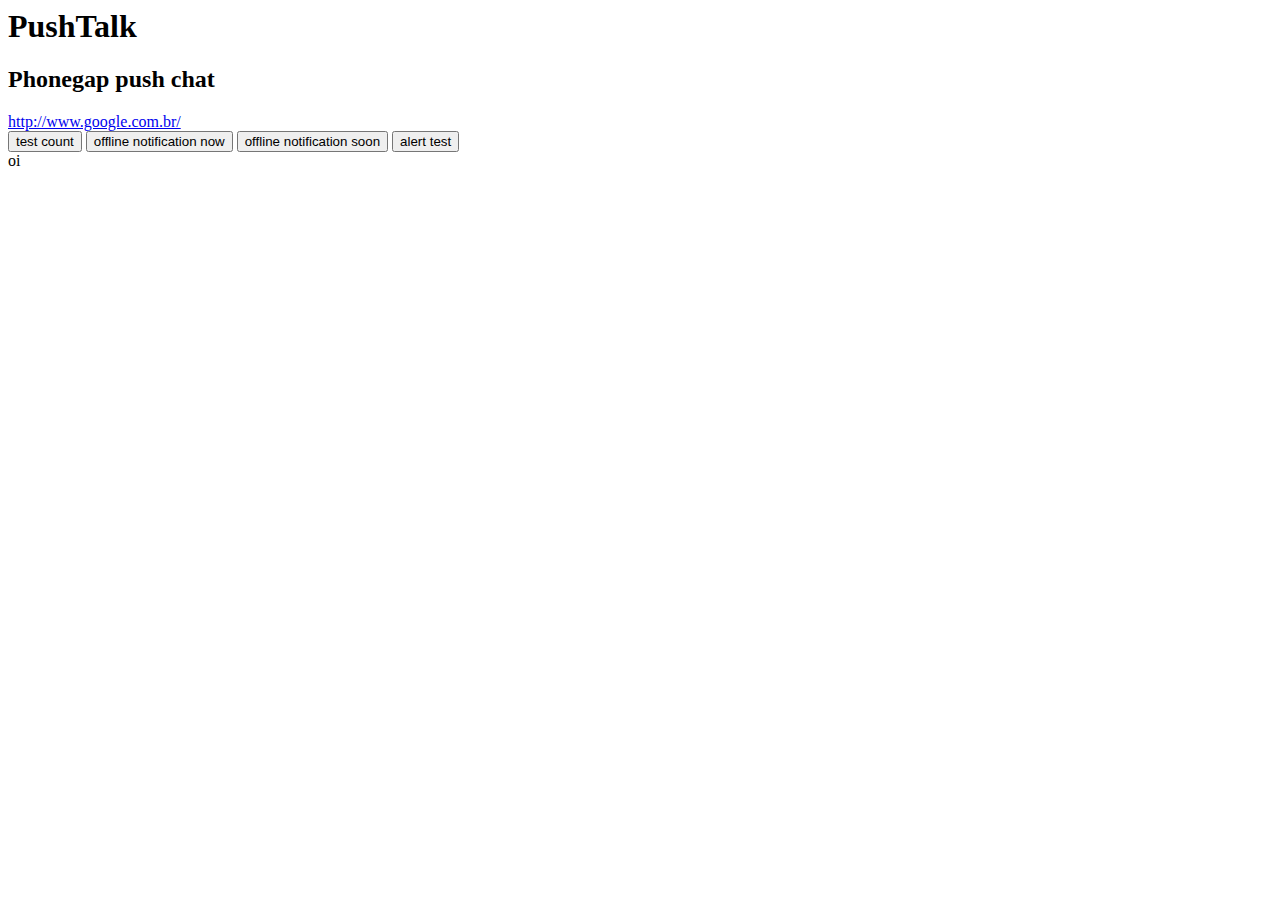
==== commit 60e8168f: "horarios beta" ====
--- a/index0.html
+++ b/index0.html
@@ -1,953 +1,103 @@
-<!DOCTYPE html>
 <html>
-    <head>
-        <meta charset="UTF-8">
-        <title>AdminLTE | Dashboard</title>
-        <meta content='width=device-width, initial-scale=1, maximum-scale=1, user-scalable=no' name='viewport'>
-        <!-- bootstrap 3.0.2 -->
-        <link href="css/bootstrap.min.css" rel="stylesheet" type="text/css" />
-        <!-- font Awesome -->
-        <link href="css/font-awesome.min.css" rel="stylesheet" type="text/css" />
-        <!-- Ionicons -->
-        <link href="css/ionicons.min.css" rel="stylesheet" type="text/css" />
-        <!-- Morris chart -->
-        <link href="css/morris/morris.css" rel="stylesheet" type="text/css" />
-        <!-- jvectormap -->
-        <link href="css/jvectormap/jquery-jvectormap-1.2.2.css" rel="stylesheet" type="text/css" />
-        <!-- fullCalendar -->
-        <link href="css/fullcalendar/fullcalendar.css" rel="stylesheet" type="text/css" />
-        <!-- Daterange picker -->
-        <link href="css/daterangepicker/daterangepicker-bs3.css" rel="stylesheet" type="text/css" />
-        <!-- bootstrap wysihtml5 - text editor -->
-        <link href="css/bootstrap-wysihtml5/bootstrap3-wysihtml5.min.css" rel="stylesheet" type="text/css" />
-        <!-- Theme style -->
-        <link href="css/AdminLTE.css" rel="stylesheet" type="text/css" />
+<head>
+<title>PushTalk</title>
+<script type="text/javascript" src="phonegap.js"></script>
+<script type="text/javascript"  src="js/vendor/jquery-1.11.0.min.js"></script>
+<script>
+var SERVER = 'http://jeanfarias.webcindario.com/pushtalk/';
+var next_id = 1;
 
-        <!-- HTML5 Shim and Respond.js IE8 support of HTML5 elements and media queries -->
-        <!-- WARNING: Respond.js doesn't work if you view the page via file:// -->
-        <!--[if lt IE 9]>
-          <script src="js/html5shiv.js"></script>
-          <script src="js/respond.min.js"></script>
-        <![endif]-->
-    </head>
-    <body class="skin-blue">
-        <!-- header logo: style can be found in header.less -->
-        <header class="header">
-            <a href="index.html" class="logo">
-                <!-- Add the class icon to your logo image or logo icon to add the margining -->
-                AdminLTE
-            </a>
-            <!-- Header Navbar: style can be found in header.less -->
-            <nav class="navbar navbar-static-top" role="navigation">
-                <!-- Sidebar toggle button-->
-                <a href="#" class="navbar-btn sidebar-toggle" data-toggle="offcanvas" role="button">
-                    <span class="sr-only">Toggle navigation</span>
-                    <span class="icon-bar"></span>
-                    <span class="icon-bar"></span>
-                    <span class="icon-bar"></span>
-                </a>
-                <div class="navbar-right">
-                    <ul class="nav navbar-nav">
-                        <!-- Messages: style can be found in dropdown.less-->
-                        <li class="dropdown messages-menu">
-                            <a href="#" class="dropdown-toggle" data-toggle="dropdown">
-                                <i class="fa fa-envelope"></i>
-                                <span class="label label-success">4</span>
-                            </a>
-                            <ul class="dropdown-menu">
-                                <li class="header">You have 4 messages</li>
-                                <li>
-                                    <!-- inner menu: contains the actual data -->
-                                    <ul class="menu">
-                                        <li><!-- start message -->
-                                            <a href="#">
-                                                <div class="pull-left">
-                                                    <img src="img/avatar3.png" class="img-circle" alt="User Image"/>
-                                                </div>
-                                                <h4>
-                                                    Support Team
-                                                    <small><i class="fa fa-clock-o"></i> 5 mins</small>
-                                                </h4>
-                                                <p>Why not buy a new awesome theme?</p>
-                                            </a>
-                                        </li><!-- end message -->
-                                        <li>
-                                            <a href="#">
-                                                <div class="pull-left">
-                                                    <img src="img/avatar2.png" class="img-circle" alt="user image"/>
-                                                </div>
-                                                <h4>
-                                                    AdminLTE Design Team
-                                                    <small><i class="fa fa-clock-o"></i> 2 hours</small>
-                                                </h4>
-                                                <p>Why not buy a new awesome theme?</p>
-                                            </a>
-                                        </li>
-                                        <li>
-                                            <a href="#">
-                                                <div class="pull-left">
-                                                    <img src="img/avatar.png" class="img-circle" alt="user image"/>
-                                                </div>
-                                                <h4>
-                                                    Developers
-                                                    <small><i class="fa fa-clock-o"></i> Today</small>
-                                                </h4>
-                                                <p>Why not buy a new awesome theme?</p>
-                                            </a>
-                                        </li>
-                                        <li>
-                                            <a href="#">
-                                                <div class="pull-left">
-                                                    <img src="img/avatar2.png" class="img-circle" alt="user image"/>
-                                                </div>
-                                                <h4>
-                                                    Sales Department
-                                                    <small><i class="fa fa-clock-o"></i> Yesterday</small>
-                                                </h4>
-                                                <p>Why not buy a new awesome theme?</p>
-                                            </a>
-                                        </li>
-                                        <li>
-                                            <a href="#">
-                                                <div class="pull-left">
-                                                    <img src="img/avatar.png" class="img-circle" alt="user image"/>
-                                                </div>
-                                                <h4>
-                                                    Reviewers
-                                                    <small><i class="fa fa-clock-o"></i> 2 days</small>
-                                                </h4>
-                                                <p>Why not buy a new awesome theme?</p>
-                                            </a>
-                                        </li>
-                                    </ul>
-                                </li>
-                                <li class="footer"><a href="#">See All Messages</a></li>
-                            </ul>
-                        </li>
-                        <!-- Notifications: style can be found in dropdown.less -->
-                        <li class="dropdown notifications-menu">
-                            <a href="#" class="dropdown-toggle" data-toggle="dropdown">
-                                <i class="fa fa-warning"></i>
-                                <span class="label label-warning">10</span>
-                            </a>
-                            <ul class="dropdown-menu">
-                                <li class="header">You have 10 notifications</li>
-                                <li>
-                                    <!-- inner menu: contains the actual data -->
-                                    <ul class="menu">
-                                        <li>
-                                            <a href="#">
-                                                <i class="ion ion-ios7-people info"></i> 5 new members joined today
-                                            </a>
-                                        </li>
-                                        <li>
-                                            <a href="#">
-                                                <i class="fa fa-warning danger"></i> Very long description here that may not fit into the page and may cause design problems
-                                            </a>
-                                        </li>
-                                        <li>
-                                            <a href="#">
-                                                <i class="fa fa-users warning"></i> 5 new members joined
-                                            </a>
-                                        </li>
+function getNextId() {
+	return next_id++;
+}
 
-                                        <li>
-                                            <a href="#">
-                                                <i class="ion ion-ios7-cart success"></i> 25 sales made
-                                            </a>
-                                        </li>
-                                        <li>
-                                            <a href="#">
-                                                <i class="ion ion-ios7-person danger"></i> You changed your username
-                                            </a>
-                                        </li>
-                                    </ul>
-                                </li>
-                                <li class="footer"><a href="#">View all</a></li>
-                            </ul>
-                        </li>
-                        <!-- Tasks: style can be found in dropdown.less -->
-                        <li class="dropdown tasks-menu">
-                            <a href="#" class="dropdown-toggle" data-toggle="dropdown">
-                                <i class="fa fa-tasks"></i>
-                                <span class="label label-danger">9</span>
-                            </a>
-                            <ul class="dropdown-menu">
-                                <li class="header">You have 9 tasks</li>
-                                <li>
-                                    <!-- inner menu: contains the actual data -->
-                                    <ul class="menu">
-                                        <li><!-- Task item -->
-                                            <a href="#">
-                                                <h3>
-                                                    Design some buttons
-                                                    <small class="pull-right">20%</small>
-                                                </h3>
-                                                <div class="progress xs">
-                                                    <div class="progress-bar progress-bar-aqua" style="width: 20%" role="progressbar" aria-valuenow="20" aria-valuemin="0" aria-valuemax="100">
-                                                        <span class="sr-only">20% Complete</span>
-                                                    </div>
-                                                </div>
-                                            </a>
-                                        </li><!-- end task item -->
-                                        <li><!-- Task item -->
-                                            <a href="#">
-                                                <h3>
-                                                    Create a nice theme
-                                                    <small class="pull-right">40%</small>
-                                                </h3>
-                                                <div class="progress xs">
-                                                    <div class="progress-bar progress-bar-green" style="width: 40%" role="progressbar" aria-valuenow="20" aria-valuemin="0" aria-valuemax="100">
-                                                        <span class="sr-only">40% Complete</span>
-                                                    </div>
-                                                </div>
-                                            </a>
-                                        </li><!-- end task item -->
-                                        <li><!-- Task item -->
-                                            <a href="#">
-                                                <h3>
-                                                    Some task I need to do
-                                                    <small class="pull-right">60%</small>
-                                                </h3>
-                                                <div class="progress xs">
-                                                    <div class="progress-bar progress-bar-red" style="width: 60%" role="progressbar" aria-valuenow="20" aria-valuemin="0" aria-valuemax="100">
-                                                        <span class="sr-only">60% Complete</span>
-                                                    </div>
-                                                </div>
-                                            </a>
-                                        </li><!-- end task item -->
-                                        <li><!-- Task item -->
-                                            <a href="#">
-                                                <h3>
-                                                    Make beautiful transitions
-                                                    <small class="pull-right">80%</small>
-                                                </h3>
-                                                <div class="progress xs">
-                                                    <div class="progress-bar progress-bar-yellow" style="width: 80%" role="progressbar" aria-valuenow="20" aria-valuemin="0" aria-valuemax="100">
-                                                        <span class="sr-only">80% Complete</span>
-                                                    </div>
-                                                </div>
-                                            </a>
-                                        </li><!-- end task item -->
-                                    </ul>
-                                </li>
-                                <li class="footer">
-                                    <a href="#">View all tasks</a>
-                                </li>
-                            </ul>
-                        </li>
-                        <!-- User Account: style can be found in dropdown.less -->
-                        <li class="dropdown user user-menu">
-                            <a href="#" class="dropdown-toggle" data-toggle="dropdown">
-                                <i class="glyphicon glyphicon-user"></i>
-                                <span>Jane Doe <i class="caret"></i></span>
-                            </a>
-                            <ul class="dropdown-menu">
-                                <!-- User image -->
-                                <li class="user-header bg-light-blue">
-                                    <img src="img/avatar3.png" class="img-circle" alt="User Image" />
-                                    <p>
-                                        Jane Doe - Web Developer
-                                        <small>Member since Nov. 2012</small>
-                                    </p>
-                                </li>
-                                <!-- Menu Body -->
-                                <li class="user-body">
-                                    <div class="col-xs-4 text-center">
-                                        <a href="#">Followers</a>
-                                    </div>
-                                    <div class="col-xs-4 text-center">
-                                        <a href="#">Sales</a>
-                                    </div>
-                                    <div class="col-xs-4 text-center">
-                                        <a href="#">Friends</a>
-                                    </div>
-                                </li>
-                                <!-- Menu Footer-->
-                                <li class="user-footer">
-                                    <div class="pull-left">
-                                        <a href="#" class="btn btn-default btn-flat">Profile</a>
-                                    </div>
-                                    <div class="pull-right">
-                                        <a href="#" class="btn btn-default btn-flat">Sign out</a>
-                                    </div>
-                                </li>
-                            </ul>
-                        </li>
-                    </ul>
-                </div>
-            </nav>
-        </header>
-        <div class="wrapper row-offcanvas row-offcanvas-left">
-            <!-- Left side column. contains the logo and sidebar -->
-            <aside class="left-side sidebar-offcanvas">
-                <!-- sidebar: style can be found in sidebar.less -->
-                <section class="sidebar">
-                    <!-- Sidebar user panel -->
-                    <div class="user-panel">
-                        <div class="pull-left image">
-                            <img src="img/avatar3.png" class="img-circle" alt="User Image" />
-                        </div>
-                        <div class="pull-left info">
-                            <p>Hello, Jane</p>
-
-                            <a href="#"><i class="fa fa-circle text-success"></i> Online</a>
-                        </div>
-                    </div>
-                    <!-- search form -->
-                    <form action="#" method="get" class="sidebar-form">
-                        <div class="input-group">
-                            <input type="text" name="q" class="form-control" placeholder="Search..."/>
-                            <span class="input-group-btn">
-                                <button type='submit' name='seach' id='search-btn' class="btn btn-flat"><i class="fa fa-search"></i></button>
-                            </span>
-                        </div>
-                    </form>
-                    <!-- /.search form -->
-                    <!-- sidebar menu: : style can be found in sidebar.less -->
-                    <ul class="sidebar-menu">
-                        <li class="active">
-                            <a href="index.html">
-                                <i class="fa fa-dashboard"></i> <span>Dashboard</span>
-                            </a>
-                        </li>
-                        <li>
-                            <a href="pages/widgets.html">
-                                <i class="fa fa-th"></i> <span>Widgets</span> <small class="badge pull-right bg-green">new</small>
-                            </a>
-                        </li>
-                        <li class="treeview">
-                            <a href="#">
-                                <i class="fa fa-bar-chart-o"></i>
-                                <span>Charts</span>
-                                <i class="fa fa-angle-left pull-right"></i>
-                            </a>
-                            <ul class="treeview-menu">
-                                <li><a href="pages/charts/morris.html"><i class="fa fa-angle-double-right"></i> Morris</a></li>
-                                <li><a href="pages/charts/flot.html"><i class="fa fa-angle-double-right"></i> Flot</a></li>
-                                <li><a href="pages/charts/inline.html"><i class="fa fa-angle-double-right"></i> Inline charts</a></li>
-                            </ul>
-                        </li>
-                        <li class="treeview">
-                            <a href="#">
-                                <i class="fa fa-laptop"></i>
-                                <span>UI Elements</span>
-                                <i class="fa fa-angle-left pull-right"></i>
-                            </a>
-                            <ul class="treeview-menu">
-                                <li><a href="pages/UI/general.html"><i class="fa fa-angle-double-right"></i> General</a></li>
-                                <li><a href="pages/UI/icons.html"><i class="fa fa-angle-double-right"></i> Icons</a></li>
-                                <li><a href="pages/UI/buttons.html"><i class="fa fa-angle-double-right"></i> Buttons</a></li>
-                                <li><a href="pages/UI/sliders.html"><i class="fa fa-angle-double-right"></i> Sliders</a></li>
-                                <li><a href="pages/UI/timeline.html"><i class="fa fa-angle-double-right"></i> Timeline</a></li>
-                            </ul>
-                        </li>
-                        <li class="treeview">
-                            <a href="#">
-                                <i class="fa fa-edit"></i> <span>Forms</span>
-                                <i class="fa fa-angle-left pull-right"></i>
-                            </a>
-                            <ul class="treeview-menu">
-                                <li><a href="pages/forms/general.html"><i class="fa fa-angle-double-right"></i> General Elements</a></li>
-                                <li><a href="pages/forms/advanced.html"><i class="fa fa-angle-double-right"></i> Advanced Elements</a></li>
-                                <li><a href="pages/forms/editors.html"><i class="fa fa-angle-double-right"></i> Editors</a></li>
-                            </ul>
-                        </li>
-                        <li class="treeview">
-                            <a href="#">
-                                <i class="fa fa-table"></i> <span>Tables</span>
-                                <i class="fa fa-angle-left pull-right"></i>
-                            </a>
-                            <ul class="treeview-menu">
-                                <li><a href="pages/tables/simple.html"><i class="fa fa-angle-double-right"></i> Simple tables</a></li>
-                                <li><a href="pages/tables/data.html"><i class="fa fa-angle-double-right"></i> Data tables</a></li>
-                            </ul>
-                        </li>
-                        <li>
-                            <a href="pages/calendar.html">
-                                <i class="fa fa-calendar"></i> <span>Calendar</span>
-                                <small class="badge pull-right bg-red">3</small>
-                            </a>
-                        </li>
-                        <li>
-                            <a href="pages/mailbox.html">
-                                <i class="fa fa-envelope"></i> <span>Mailbox</span>
-                                <small class="badge pull-right bg-yellow">12</small>
-                            </a>
-                        </li>
-                        <li class="treeview">
-                            <a href="#">
-                                <i class="fa fa-folder"></i> <span>Examples</span>
-                                <i class="fa fa-angle-left pull-right"></i>
-                            </a>
-                            <ul class="treeview-menu">
-                                <li><a href="pages/examples/invoice.html"><i class="fa fa-angle-double-right"></i> Invoice</a></li>
-                                <li><a href="pages/examples/login.html"><i class="fa fa-angle-double-right"></i> Login</a></li>
-                                <li><a href="pages/examples/register.html"><i class="fa fa-angle-double-right"></i> Register</a></li>
-                                <li><a href="pages/examples/lockscreen.html"><i class="fa fa-angle-double-right"></i> Lockscreen</a></li>
-                                <li><a href="pages/examples/404.html"><i class="fa fa-angle-double-right"></i> 404 Error</a></li>
-                                <li><a href="pages/examples/500.html"><i class="fa fa-angle-double-right"></i> 500 Error</a></li>
-                                <li><a href="pages/examples/blank.html"><i class="fa fa-angle-double-right"></i> Blank Page</a></li>
-                            </ul>
-                        </li>
-                    </ul>
-                </section>
-                <!-- /.sidebar -->
-            </aside>
-
-            <!-- Right side column. Contains the navbar and content of the page -->
-            <aside class="right-side">
-                <!-- Content Header (Page header) -->
-                <section class="content-header">
-                    <h1>
-                        Dashboard
-                        <small>Control panel</small>
-                    </h1>
-                    <ol class="breadcrumb">
-                        <li><a href="#"><i class="fa fa-dashboard"></i> Home</a></li>
-                        <li class="active">Dashboard</li>
-                    </ol>
-                </section>
-
-                <!-- Main content -->
-                <section class="content">
-
-                    <!-- Small boxes (Stat box) -->
-                    <div class="row">
-                        <div class="col-lg-3 col-xs-6">
-                            <!-- small box -->
-                            <div class="small-box bg-aqua">
-                                <div class="inner">
-                                    <h3>
-                                        150
-                                    </h3>
-                                    <p>
-                                        New Orders
-                                    </p>
-                                </div>
-                                <div class="icon">
-                                    <i class="ion ion-bag"></i>
-                                </div>
-                                <a href="#" class="small-box-footer">
-                                    More info <i class="fa fa-arrow-circle-right"></i>
-                                </a>
-                            </div>
-                        </div><!-- ./col -->
-                        <div class="col-lg-3 col-xs-6">
-                            <!-- small box -->
-                            <div class="small-box bg-green">
-                                <div class="inner">
-                                    <h3>
-                                        53<sup style="font-size: 20px">%</sup>
-                                    </h3>
-                                    <p>
-                                        Bounce Rate
-                                    </p>
-                                </div>
-                                <div class="icon">
-                                    <i class="ion ion-stats-bars"></i>
-                                </div>
-                                <a href="#" class="small-box-footer">
-                                    More info <i class="fa fa-arrow-circle-right"></i>
-                                </a>
-                            </div>
-                        </div><!-- ./col -->
-                        <div class="col-lg-3 col-xs-6">
-                            <!-- small box -->
-                            <div class="small-box bg-yellow">
-                                <div class="inner">
-                                    <h3>
-                                        44
-                                    </h3>
-                                    <p>
-                                        User Registrations
-                                    </p>
-                                </div>
-                                <div class="icon">
-                                    <i class="ion ion-person-add"></i>
-                                </div>
-                                <a href="#" class="small-box-footer">
-                                    More info <i class="fa fa-arrow-circle-right"></i>
-                                </a>
-                            </div>
-                        </div><!-- ./col -->
-                        <div class="col-lg-3 col-xs-6">
-                            <!-- small box -->
-                            <div class="small-box bg-red">
-                                <div class="inner">
-                                    <h3>
-                                        65
-                                    </h3>
-                                    <p>
-                                        Unique Visitors
-                                    </p>
-                                </div>
-                                <div class="icon">
-                                    <i class="ion ion-pie-graph"></i>
-                                </div>
-                                <a href="#" class="small-box-footer">
-                                    More info <i class="fa fa-arrow-circle-right"></i>
-                                </a>
-                            </div>
-                        </div><!-- ./col -->
-                    </div><!-- /.row -->
-
-                    <!-- top row -->
-                    <div class="row">
-                        <div class="col-xs-12 connectedSortable">
-                            
-                        </div><!-- /.col -->
-                    </div>
-                    <!-- /.row -->
-
-                    <!-- Main row -->
-                    <div class="row">
-                        <!-- Left col -->
-                        <section class="col-lg-6 connectedSortable"> 
-                            <!-- Box (with bar chart) -->
-                            <div class="box box-danger" id="loading-example">
-                                <div class="box-header">
-                                    <!-- tools box -->
-                                    <div class="pull-right box-tools">
-                                        <button class="btn btn-danger btn-sm refresh-btn" data-toggle="tooltip" title="Reload"><i class="fa fa-refresh"></i></button>
-                                        <button class="btn btn-danger btn-sm" data-widget='collapse' data-toggle="tooltip" title="Collapse"><i class="fa fa-minus"></i></button>
-                                        <button class="btn btn-danger btn-sm" data-widget='remove' data-toggle="tooltip" title="Remove"><i class="fa fa-times"></i></button>
-                                    </div><!-- /. tools -->
-                                    <i class="fa fa-cloud"></i>
-
-                                    <h3 class="box-title">Server Load</h3>
-                                </div><!-- /.box-header -->
-                                <div class="box-body no-padding">
-                                    <div class="row">
-                                        <div class="col-sm-7">
-                                            <!-- bar chart -->
-                                            <div class="chart" id="bar-chart" style="height: 250px;"></div>
-                                        </div>
-                                        <div class="col-sm-5">
-                                            <div class="pad">
-                                                <!-- Progress bars -->
-                                                <div class="clearfix">
-                                                    <span class="pull-left">Bandwidth</span>
-                                                    <small class="pull-right">10/200 GB</small>
-                                                </div>
-                                                <div class="progress xs">
-                                                    <div class="progress-bar progress-bar-green" style="width: 70%;"></div>
-                                                </div>
-
-                                                <div class="clearfix">
-                                                    <span class="pull-left">Transfered</span>
-                                                    <small class="pull-right">10 GB</small>
-                                                </div>
-                                                <div class="progress xs">
-                                                    <div class="progress-bar progress-bar-red" style="width: 70%;"></div>
-                                                </div>
-
-                                                <div class="clearfix">
-                                                    <span class="pull-left">Activity</span>
-                                                    <small class="pull-right">73%</small>
-                                                </div>
-                                                <div class="progress xs">
-                                                    <div class="progress-bar progress-bar-light-blue" style="width: 70%;"></div>
-                                                </div>
-
-                                                <div class="clearfix">
-                                                    <span class="pull-left">FTP</span>
-                                                    <small class="pull-right">30 GB</small>
-                                                </div>
-                                                <div class="progress xs">
-                                                    <div class="progress-bar progress-bar-aqua" style="width: 70%;"></div>
-                                                </div>
-                                                <!-- Buttons -->
-                                                <p>
-                                                    <button class="btn btn-default btn-sm"><i class="fa fa-cloud-download"></i> Generate PDF</button>
-                                                </p>
-                                            </div><!-- /.pad -->
-                                        </div><!-- /.col -->
-                                    </div><!-- /.row - inside box -->
-                                </div><!-- /.box-body -->
-                                <div class="box-footer">
-                                    <div class="row">
-                                        <div class="col-xs-4 text-center" style="border-right: 1px solid #f4f4f4">
-                                            <input type="text" class="knob" data-readonly="true" value="80" data-width="60" data-height="60" data-fgColor="#f56954"/>
-                                            <div class="knob-label">CPU</div>
-                                        </div><!-- ./col -->
-                                        <div class="col-xs-4 text-center" style="border-right: 1px solid #f4f4f4">
-                                            <input type="text" class="knob" data-readonly="true" value="50" data-width="60" data-height="60" data-fgColor="#00a65a"/>
-                                            <div class="knob-label">Disk</div>
-                                        </div><!-- ./col -->
-                                        <div class="col-xs-4 text-center">
-                                            <input type="text" class="knob" data-readonly="true" value="30" data-width="60" data-height="60" data-fgColor="#3c8dbc"/>
-                                            <div class="knob-label">RAM</div>
-                                        </div><!-- ./col -->
-                                    </div><!-- /.row -->
-                                </div><!-- /.box-footer -->
-                            </div><!-- /.box -->        
-                            
-                            <!-- Custom tabs (Charts with tabs)-->
-                            <div class="nav-tabs-custom">
-                                <!-- Tabs within a box -->
-                                <ul class="nav nav-tabs pull-right">
-                                    <li class="active"><a href="#revenue-chart" data-toggle="tab">Area</a></li>
-                                    <li><a href="#sales-chart" data-toggle="tab">Donut</a></li>
-                                    <li class="pull-left header"><i class="fa fa-inbox"></i> Sales</li>
-                                </ul>
-                                <div class="tab-content no-padding">
-                                    <!-- Morris chart - Sales -->
-                                    <div class="chart tab-pane active" id="revenue-chart" style="position: relative; height: 300px;"></div>
-                                    <div class="chart tab-pane" id="sales-chart" style="position: relative; height: 300px;"></div>
-                                </div>
-                            </div><!-- /.nav-tabs-custom -->
-                                                
-                            <!-- Calendar -->
-                            <div class="box box-warning">
-                                <div class="box-header">
-                                    <i class="fa fa-calendar"></i>
-                                    <div class="box-title">Calendar</div>
-                                    
-                                    <!-- tools box -->
-                                    <div class="pull-right box-tools">
-                                        <!-- button with a dropdown -->
-                                        <div class="btn-group">
-                                            <button class="btn btn-warning btn-sm dropdown-toggle" data-toggle="dropdown"><i class="fa fa-bars"></i></button>
-                                            <ul class="dropdown-menu pull-right" role="menu">
-                                                <li><a href="#">Add new event</a></li>
-                                                <li><a href="#">Clear events</a></li>
-                                                <li class="divider"></li>
-                                                <li><a href="#">View calendar</a></li>
-                                            </ul>
-                                        </div>
-                                    </div><!-- /. tools -->                                    
-                                </div><!-- /.box-header -->
-                                <div class="box-body no-padding">
-                                    <!--The calendar -->
-                                    <div id="calendar"></div>
-                                </div><!-- /.box-body -->
-                            </div><!-- /.box -->
-
-                            <!-- quick email widget -->
-                            <div class="box box-info">
-                                <div class="box-header">
-                                    <i class="fa fa-envelope"></i>
-                                    <h3 class="box-title">Quick Email</h3>
-                                    <!-- tools box -->
-                                    <div class="pull-right box-tools">
-                                        <button class="btn btn-info btn-sm" data-widget="remove" data-toggle="tooltip" title="Remove"><i class="fa fa-times"></i></button>
-                                    </div><!-- /. tools -->
-                                </div>
-                                <div class="box-body">
-                                    <form action="#" method="post">
-                                        <div class="form-group">
-                                            <input type="email" class="form-control" name="emailto" placeholder="Email to:"/>
-                                        </div>
-                                        <div class="form-group">
-                                            <input type="text" class="form-control" name="subject" placeholder="Subject"/>
-                                        </div>
-                                        <div>
-                                            <textarea class="textarea" placeholder="Message" style="width: 100%; height: 125px; font-size: 14px; line-height: 18px; border: 1px solid #dddddd; padding: 10px;"></textarea>
-                                        </div>
-                                    </form>
-                                </div>
-                                <div class="box-footer clearfix">
-                                    <button class="pull-right btn btn-default" id="sendEmail">Send <i class="fa fa-arrow-circle-right"></i></button>
-                                </div>
-                            </div>
-
-                        </section><!-- /.Left col -->
-                        <!-- right col (We are only adding the ID to make the widgets sortable)-->
-                        <section class="col-lg-6 connectedSortable">
-                            <!-- Map box -->
-                            <div class="box box-primary">
-                                <div class="box-header">
-                                    <!-- tools box -->
-                                    <div class="pull-right box-tools">                                        
-                                        <button class="btn btn-primary btn-sm daterange pull-right" data-toggle="tooltip" title="Date range"><i class="fa fa-calendar"></i></button>
-                                        <button class="btn btn-primary btn-sm pull-right" data-widget='collapse' data-toggle="tooltip" title="Collapse" style="margin-right: 5px;"><i class="fa fa-minus"></i></button>
-                                    </div><!-- /. tools -->
-
-                                    <i class="fa fa-map-marker"></i>
-                                    <h3 class="box-title">
-                                        Visitors
-                                    </h3>
-                                </div>
-                                <div class="box-body no-padding">
-                                    <div id="world-map" style="height: 300px;"></div>
-                                    <div class="table-responsive">
-                                        <!-- .table - Uses sparkline charts-->
-                                        <table class="table table-striped">
-                                            <tr>
-                                                <th>Country</th>
-                                                <th>Visitors</th>
-                                                <th>Online</th>
-                                                <th>Page Views</th>
-                                            </tr>
-                                            <tr>
-                                                <td><a href="#">USA</a></td>
-                                                <td><div id="sparkline-1"></div></td>
-                                                <td>209</td>
-                                                <td>239</td>
-                                            </tr>
-                                            <tr>
-                                                <td><a href="#">India</a></td>
-                                                <td><div id="sparkline-2"></div></td>
-                                                <td>131</td>
-                                                <td>958</td>
-                                            </tr>
-                                            <tr>
-                                                <td><a href="#">Britain</a></td>
-                                                <td><div id="sparkline-3"></div></td>
-                                                <td>19</td>
-                                                <td>417</td>
-                                            </tr>
-                                            <tr>
-                                                <td><a href="#">Brazil</a></td>
-                                                <td><div id="sparkline-4"></div></td>
-                                                <td>109</td>
-                                                <td>476</td>
-                                            </tr>
-                                            <tr>
-                                                <td><a href="#">China</a></td>
-                                                <td><div id="sparkline-5"></div></td>
-                                                <td>192</td>
-                                                <td>437</td>
-                                            </tr>
-                                            <tr>
-                                                <td><a href="#">Australia</a></td>
-                                                <td><div id="sparkline-6"></div></td>
-                                                <td>1709</td>
-                                                <td>947</td>
-                                            </tr>
-                                        </table><!-- /.table -->
-                                    </div>
-                                </div><!-- /.box-body-->
-                                <div class="box-footer">
-                                    <button class="btn btn-info"><i class="fa fa-download"></i> Generate PDF</button>
-                                    <button class="btn btn-warning"><i class="fa fa-bug"></i> Report Bug</button>
-                                </div>
-                            </div>
-                            <!-- /.box -->
-
-                            <!-- Chat box -->
-                            <div class="box box-success">
-                                <div class="box-header">
-                                    <h3 class="box-title"><i class="fa fa-comments-o"></i> Chat</h3>
-                                    <div class="box-tools pull-right" data-toggle="tooltip" title="Status">
-                                        <div class="btn-group" data-toggle="btn-toggle" >
-                                            <button type="button" class="btn btn-default btn-sm active"><i class="fa fa-square text-green"></i></button>                                            
-                                            <button type="button" class="btn btn-default btn-sm"><i class="fa fa-square text-red"></i></button>
-                                        </div>
-                                    </div>
-                                </div>
-                                <div class="box-body chat" id="chat-box">
-                                    <!-- chat item -->
-                                    <div class="item">
-                                        <img src="img/avatar.png" alt="user image" class="online"/>
-                                        <p class="message">
-                                            <a href="#" class="name">
-                                                <small class="text-muted pull-right"><i class="fa fa-clock-o"></i> 2:15</small>
-                                                Mike Doe
-                                            </a>
-                                            I would like to meet you to discuss the latest news about
-                                            the arrival of the new theme. They say it is going to be one the
-                                            best themes on the market
-                                        </p>
-                                        <div class="attachment">
-                                            <h4>Attachments:</h4>
-                                            <p class="filename">
-                                                Theme-thumbnail-image.jpg
-                                            </p>
-                                            <div class="pull-right">
-                                                <button class="btn btn-primary btn-sm btn-flat">Open</button>
-                                            </div>
-                                        </div><!-- /.attachment -->
-                                    </div><!-- /.item -->
-                                    <!-- chat item -->
-                                    <div class="item">
-                                        <img src="img/avatar2.png" alt="user image" class="offline"/>
-                                        <p class="message">
-                                            <a href="#" class="name">
-                                                <small class="text-muted pull-right"><i class="fa fa-clock-o"></i> 5:15</small>
-                                                Jane Doe
-                                            </a>
-                                            I would like to meet you to discuss the latest news about
-                                            the arrival of the new theme. They say it is going to be one the
-                                            best themes on the market
-                                        </p>
-                                    </div><!-- /.item -->
-                                    <!-- chat item -->
-                                    <div class="item">
-                                        <img src="img/avatar3.png" alt="user image" class="offline"/>
-                                        <p class="message">
-                                            <a href="#" class="name">
-                                                <small class="text-muted pull-right"><i class="fa fa-clock-o"></i> 5:30</small>
-                                                Susan Doe
-                                            </a>
-                                            I would like to meet you to discuss the latest news about
-                                            the arrival of the new theme. They say it is going to be one the
-                                            best themes on the market
-                                        </p>
-                                    </div><!-- /.item -->
-                                </div><!-- /.chat -->
-                                <div class="box-footer">
-                                    <div class="input-group">
-                                        <input class="form-control" placeholder="Type message..."/>
-                                        <div class="input-group-btn">
-                                            <button class="btn btn-success"><i class="fa fa-plus"></i></button>
-                                        </div>
-                                    </div>
-                                </div>
-                            </div><!-- /.box (chat box) -->
-
-                            <!-- TO DO List -->
-                            <div class="box box-primary">
-                                <div class="box-header">
-                                    <i class="ion ion-clipboard"></i>
-                                    <h3 class="box-title">To Do List</h3>
-                                    <div class="box-tools pull-right">
-                                        <ul class="pagination pagination-sm inline">
-                                            <li><a href="#">&laquo;</a></li>
-                                            <li><a href="#">1</a></li>
-                                            <li><a href="#">2</a></li>
-                                            <li><a href="#">3</a></li>
-                                            <li><a href="#">&raquo;</a></li>
-                                        </ul>
-                                    </div>
-                                </div><!-- /.box-header -->
-                                <div class="box-body">
-                                    <ul class="todo-list">
-                                        <li>
-                                            <!-- drag handle -->
-                                            <span class="handle">
-                                                <i class="fa fa-ellipsis-v"></i>
-                                                <i class="fa fa-ellipsis-v"></i>
-                                            </span>  
-                                            <!-- checkbox -->
-                                            <input type="checkbox" value="" name=""/>                                            
-                                            <!-- todo text -->
-                                            <span class="text">Design a nice theme</span>
-                                            <!-- Emphasis label -->
-                                            <small class="label label-danger"><i class="fa fa-clock-o"></i> 2 mins</small>
-                                            <!-- General tools such as edit or delete-->
-                                            <div class="tools">
-                                                <i class="fa fa-edit"></i>
-                                                <i class="fa fa-trash-o"></i>
-                                            </div>
-                                        </li>
-                                        <li>
-                                            <span class="handle">
-                                                <i class="fa fa-ellipsis-v"></i>
-                                                <i class="fa fa-ellipsis-v"></i>
-                                            </span>                                            
-                                            <input type="checkbox" value="" name=""/>
-                                            <span class="text">Make the theme responsive</span>
-                                            <small class="label label-info"><i class="fa fa-clock-o"></i> 4 hours</small>
-                                            <div class="tools">
-                                                <i class="fa fa-edit"></i>
-                                                <i class="fa fa-trash-o"></i>
-                                            </div>
-                                        </li>
-                                        <li>
-                                            <span class="handle">
-                                                <i class="fa fa-ellipsis-v"></i>
-                                                <i class="fa fa-ellipsis-v"></i>
-                                            </span>
-                                            <input type="checkbox" value="" name=""/>
-                                            <span class="text">Let theme shine like a star</span>
-                                            <small class="label label-warning"><i class="fa fa-clock-o"></i> 1 day</small>
-                                            <div class="tools">
-                                                <i class="fa fa-edit"></i>
-                                                <i class="fa fa-trash-o"></i>
-                                            </div>
-                                        </li>
-                                        <li>
-                                            <span class="handle">
-                                                <i class="fa fa-ellipsis-v"></i>
-                                                <i class="fa fa-ellipsis-v"></i>
-                                            </span>
-                                            <input type="checkbox" value="" name=""/>
-                                            <span class="text">Let theme shine like a star</span>
-                                            <small class="label label-success"><i class="fa fa-clock-o"></i> 3 days</small>
-                                            <div class="tools">
-                                                <i class="fa fa-edit"></i>
-                                                <i class="fa fa-trash-o"></i>
-                                            </div>
-                                        </li>
-                                        <li>
-                                            <span class="handle">
-                                                <i class="fa fa-ellipsis-v"></i>
-                                                <i class="fa fa-ellipsis-v"></i>
-                                            </span>
-                                            <input type="checkbox" value="" name=""/>
-                                            <span class="text">Check your messages and notifications</span>
-                                            <small class="label label-primary"><i class="fa fa-clock-o"></i> 1 week</small>
-                                            <div class="tools">
-                                                <i class="fa fa-edit"></i>
-                                                <i class="fa fa-trash-o"></i>
-                                            </div>
-                                        </li>
-                                        <li>
-                                            <span class="handle">
-                                                <i class="fa fa-ellipsis-v"></i>
-                                                <i class="fa fa-ellipsis-v"></i>
-                                            </span>
-                                            <input type="checkbox" value="" name=""/>
-                                            <span class="text">Let theme shine like a star</span>
-                                            <small class="label label-default"><i class="fa fa-clock-o"></i> 1 month</small>
-                                            <div class="tools">
-                                                <i class="fa fa-edit"></i>
-                                                <i class="fa fa-trash-o"></i>
-                                            </div>
-                                        </li>
-                                    </ul>
-                                </div><!-- /.box-body -->
-                                <div class="box-footer clearfix no-border">
-                                    <button class="btn btn-default pull-right"><i class="fa fa-plus"></i> Add item</button>
-                                </div>
-                            </div><!-- /.box -->
-
-                        </section><!-- right col -->
-                    </div><!-- /.row (main row) -->
-
-                </section><!-- /.content -->
-            </aside><!-- /.right-side -->
-        </div><!-- ./wrapper -->
-
-        <!-- add new calendar event modal -->
+function msg(s) {
+	document.getElementById('txtMessage').innerHTML += s + '<br />';
+}
 
 
-        <!-- jQuery 2.0.2 -->
-        <script src="js/jquery.min.js"></script>
-        <!-- jQuery UI 1.10.3 -->
-        <script src="js/jquery-ui-1.10.3.min.js" type="text/javascript"></script>
-        <!-- Bootstrap -->
-        <script src="js/bootstrap.min.js" type="text/javascript"></script>
-        <!-- Morris.js charts -->
-        <script src="js/raphael-min.js"></script>
-        <script src="js/plugins/morris/morris.min.js" type="text/javascript"></script>
-        <!-- Sparkline -->
-        <script src="js/plugins/sparkline/jquery.sparkline.min.js" type="text/javascript"></script>
-        <!-- jvectormap -->
-        <script src="js/plugins/jvectormap/jquery-jvectormap-1.2.2.min.js" type="text/javascript"></script>
-        <script src="js/plugins/jvectormap/jquery-jvectormap-world-mill-en.js" type="text/javascript"></script>
-        <!-- fullCalendar -->
-        <script src="js/plugins/fullcalendar/fullcalendar.min.js" type="text/javascript"></script>
-        <!-- jQuery Knob Chart -->
-        <script src="js/plugins/jqueryKnob/jquery.knob.js" type="text/javascript"></script>
-        <!-- daterangepicker -->
-        <script src="js/plugins/daterangepicker/daterangepicker.js" type="text/javascript"></script>
-        <!-- Bootstrap WYSIHTML5 -->
-        <script src="js/plugins/bootstrap-wysihtml5/bootstrap3-wysihtml5.all.min.js" type="text/javascript"></script>
-        <!-- iCheck -->
-        <script src="js/plugins/iCheck/icheck.min.js" type="text/javascript"></script>
+document.addEventListener("deviceready", onDeviceReady, false);
+function onDeviceReady() {
+    //console.log(device.cordova);
+	msg("device.cordova ready");
+	
+	window.plugin.notification.local.onclick = function (id, state, json) {
+		msg('message(' + id + '): ' + json);
+	};
+	
+	window.plugin.notification.local.getScheduledIds( function (scheduledIds) {
+		msg('Scheduled IDs: ' + scheduledIds.join(', '));
+	});
+}
 
-        <!-- AdminLTE App -->
-        <script src="js/AdminLTE/app.js" type="text/javascript"></script>
-        
-        <!-- AdminLTE dashboard demo (This is only for demo purposes) -->
-        <script src="js/AdminLTE/dashboard.js" type="text/javascript"></script>     
-        
-        <!-- AdminLTE for demo purposes -->
-        <script src="js/AdminLTE/demo.js" type="text/javascript"></script>
-        <script type="text/javascript">change_layout();</script>
+$(function($){
+	msg("oi");
+	
+	$('#btOffNotification_now').click(function(){
+		var id = getNextId();
 		
-    </body>
-</html>+		msg('now: ' + id);
+		
+		window.plugin.notification.local.add({
+			id:      id,
+			title:   'Reminder for now #' + id,
+			message: 'Now!!!! ('+id+')',
+			autoCancel: true,
+			json: 'Now!!!! ('+id+')'
+		});		
+	});
+
+	$('#btOffNotification_soon').click(function(){
+		var now = new Date().getTime();
+		
+		var next_time = new Date(now + 10*1000);// 10 segundos
+
+		var id = getNextId();
+		msg('soon: ' + id);
+		window.plugin.notification.local.add({
+			id:      id,
+			title:   'Reminder for soon #' + id,
+			message: 'Dont forget to buy some flowers. ('+id+')',
+			autoCancel: true,
+			date:    next_time,
+			json: 'Dont forget to buy some flowers. ('+id+')'
+		});		
+	});
+	
+	$('#btCount').click(function(){
+		msg("loading...");
+		var bt = this;
+		bt.disabled = true;
+		$.getJSON(SERVER + '?callback=?', function(data) {
+			msg("count: " + data.cont);
+			bt.disabled = false;
+		}).error(function(e){
+			msg("erro: " + e);
+			bt.disabled = false;
+		});
+	});
+	
+	$('#btAlert').click(function(){
+		navigator.notification.alert(
+			'You are the winner!',  // message
+			function() {
+				msg("alert ok")
+			},         // callback
+			'Game Over',            // title
+			'Done'                  // buttonName
+		);		
+	});
+});
+</script>
+</head>
+<body>
+<h1>PushTalk</h1>
+<h2>Phonegap push chat</h2>
+<div><a href="http://www.google.com.br/" target="_system">http://www.google.com.br/</a></div>
+<input type="button" value="test count" id="btCount" />
+<input type="button" value="offline notification now" id="btOffNotification_now" />
+<input type="button" value="offline notification soon" id="btOffNotification_soon" />
+<input type="button" value="alert test" id="btAlert" />
+<div id="txtMessage" />
+</body>
+</html>
